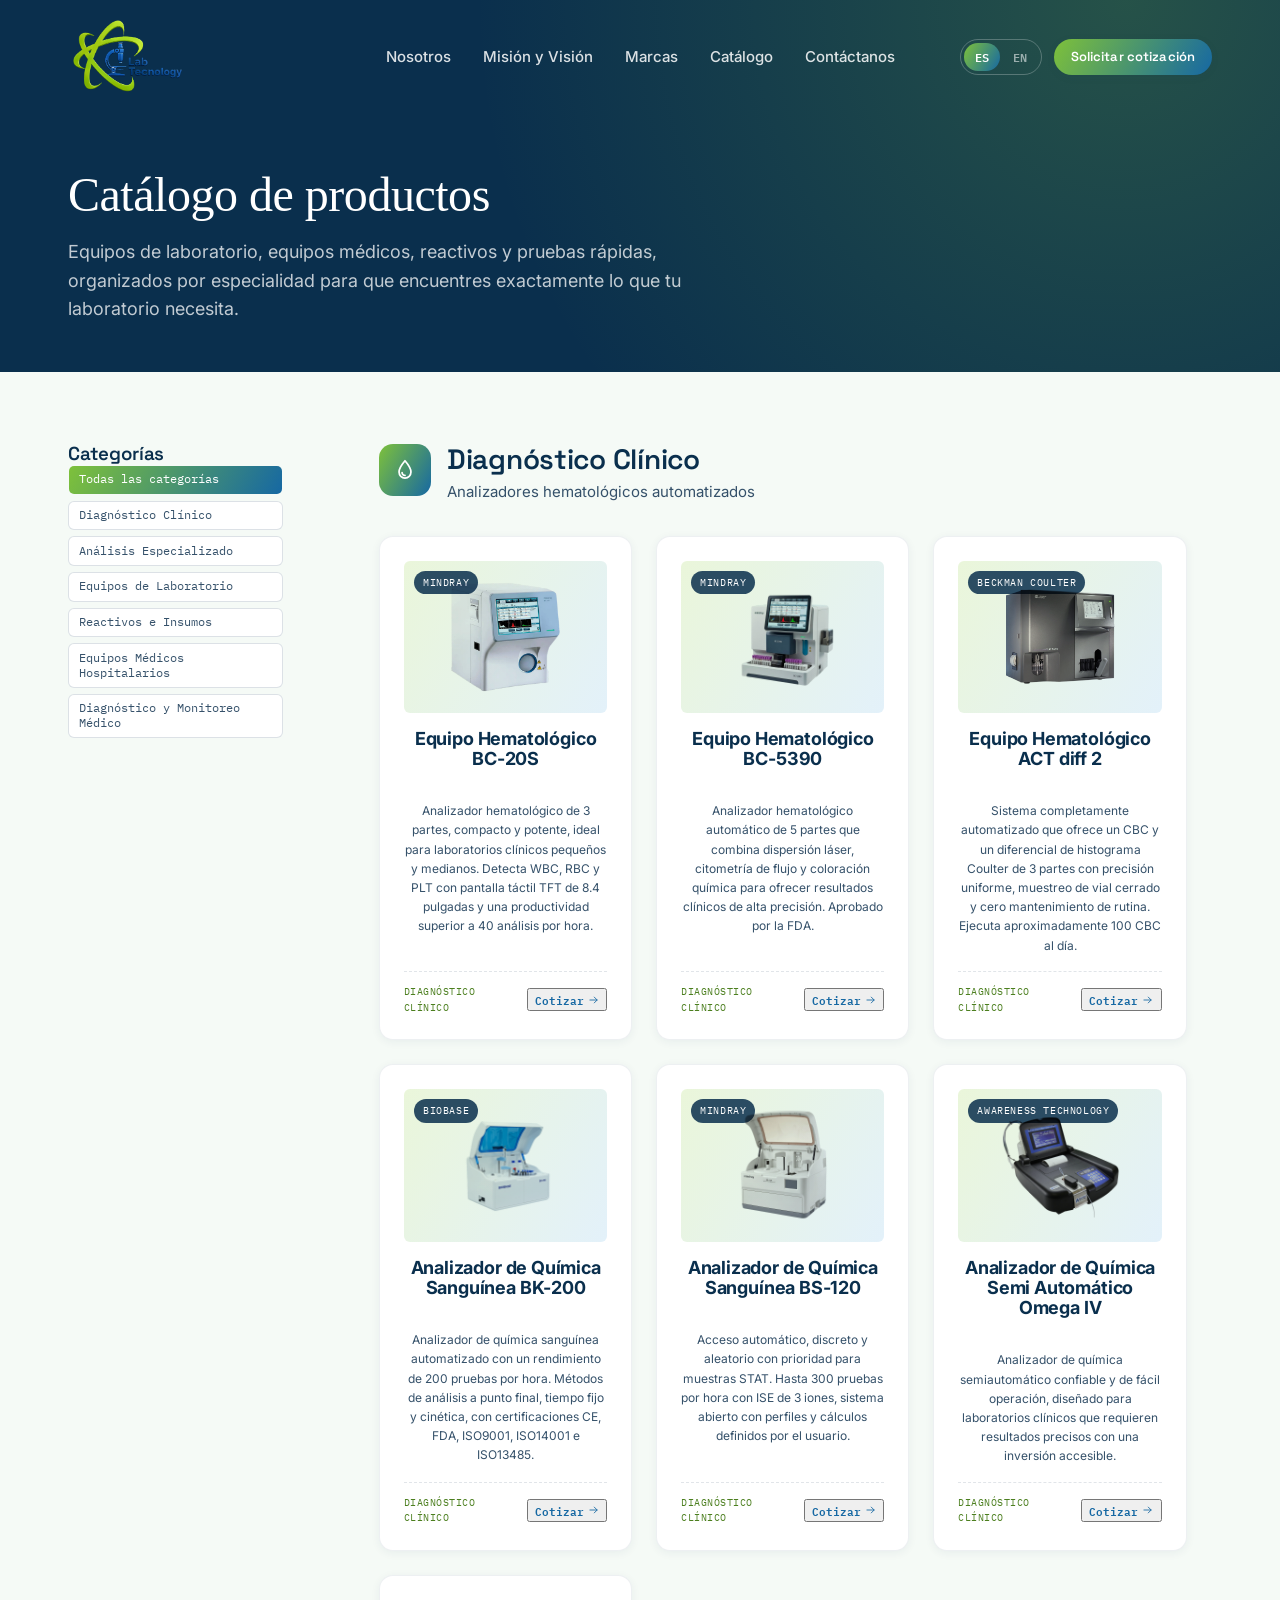
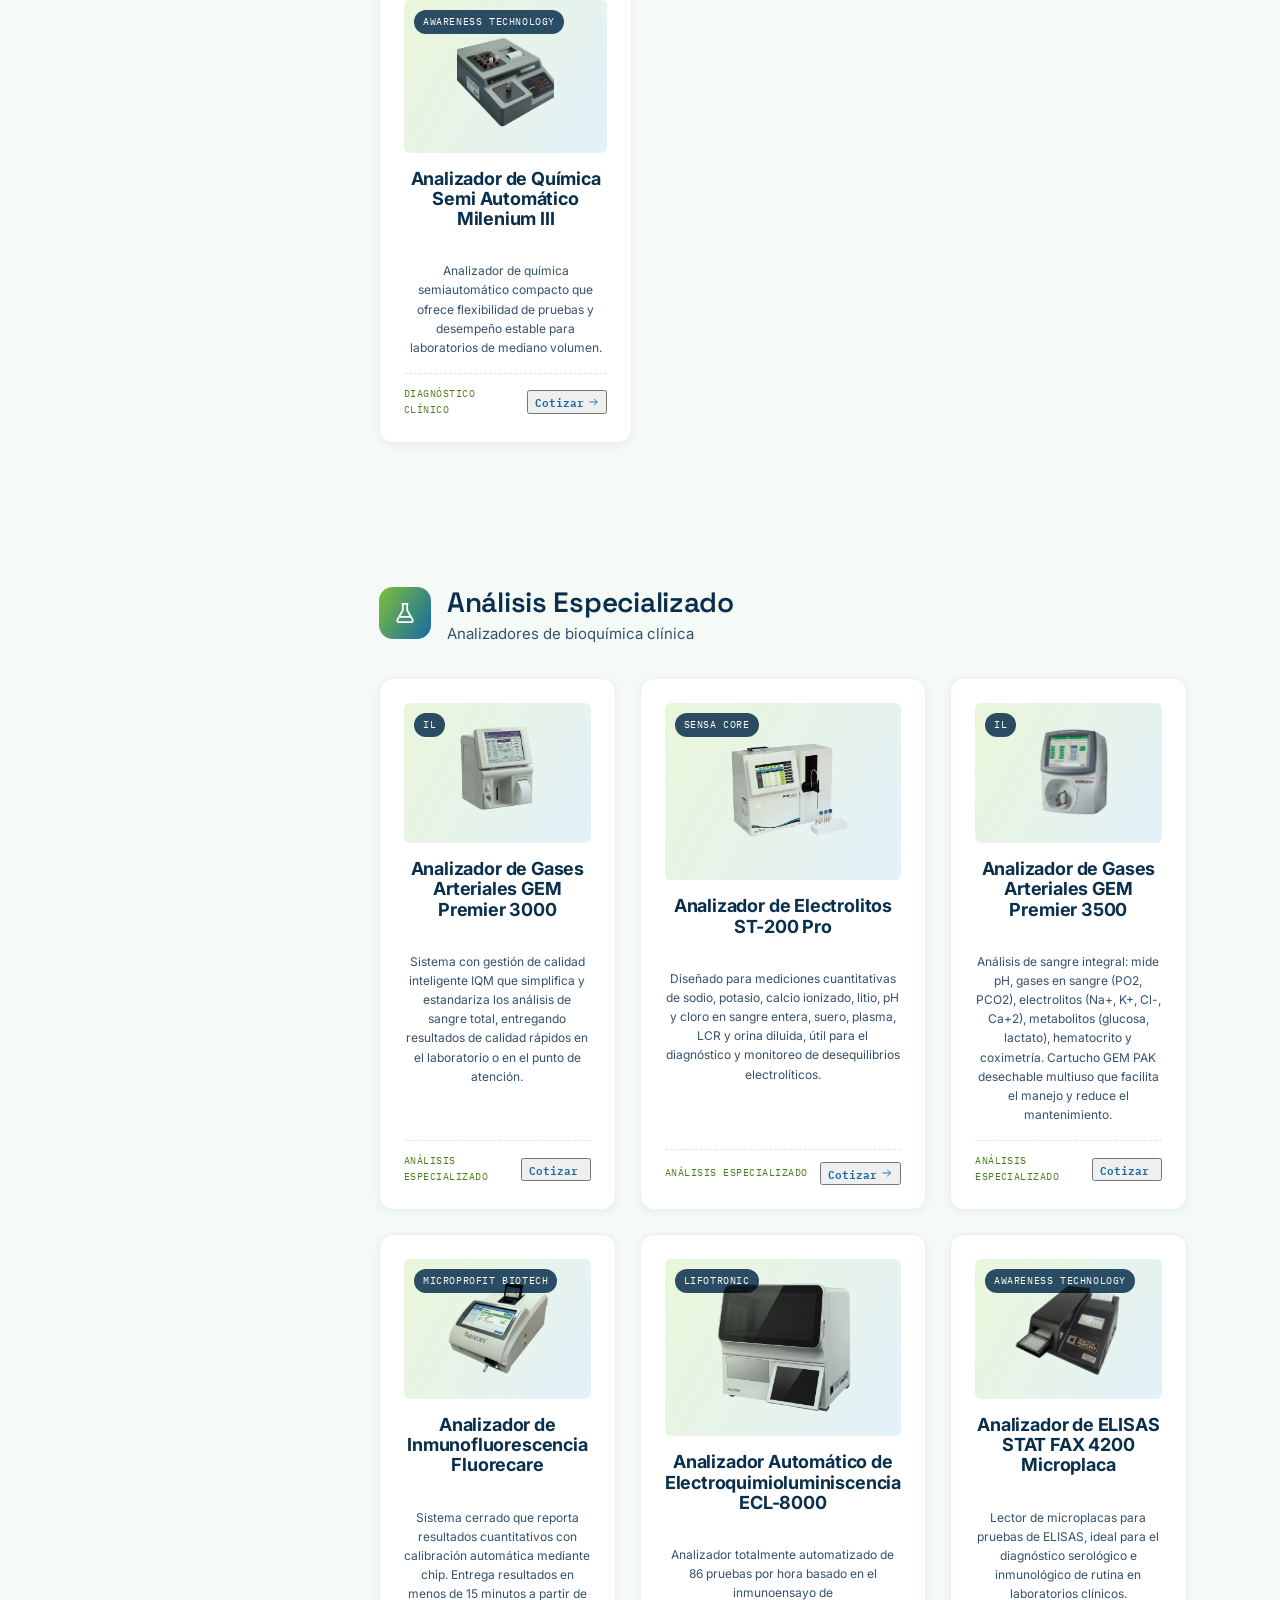
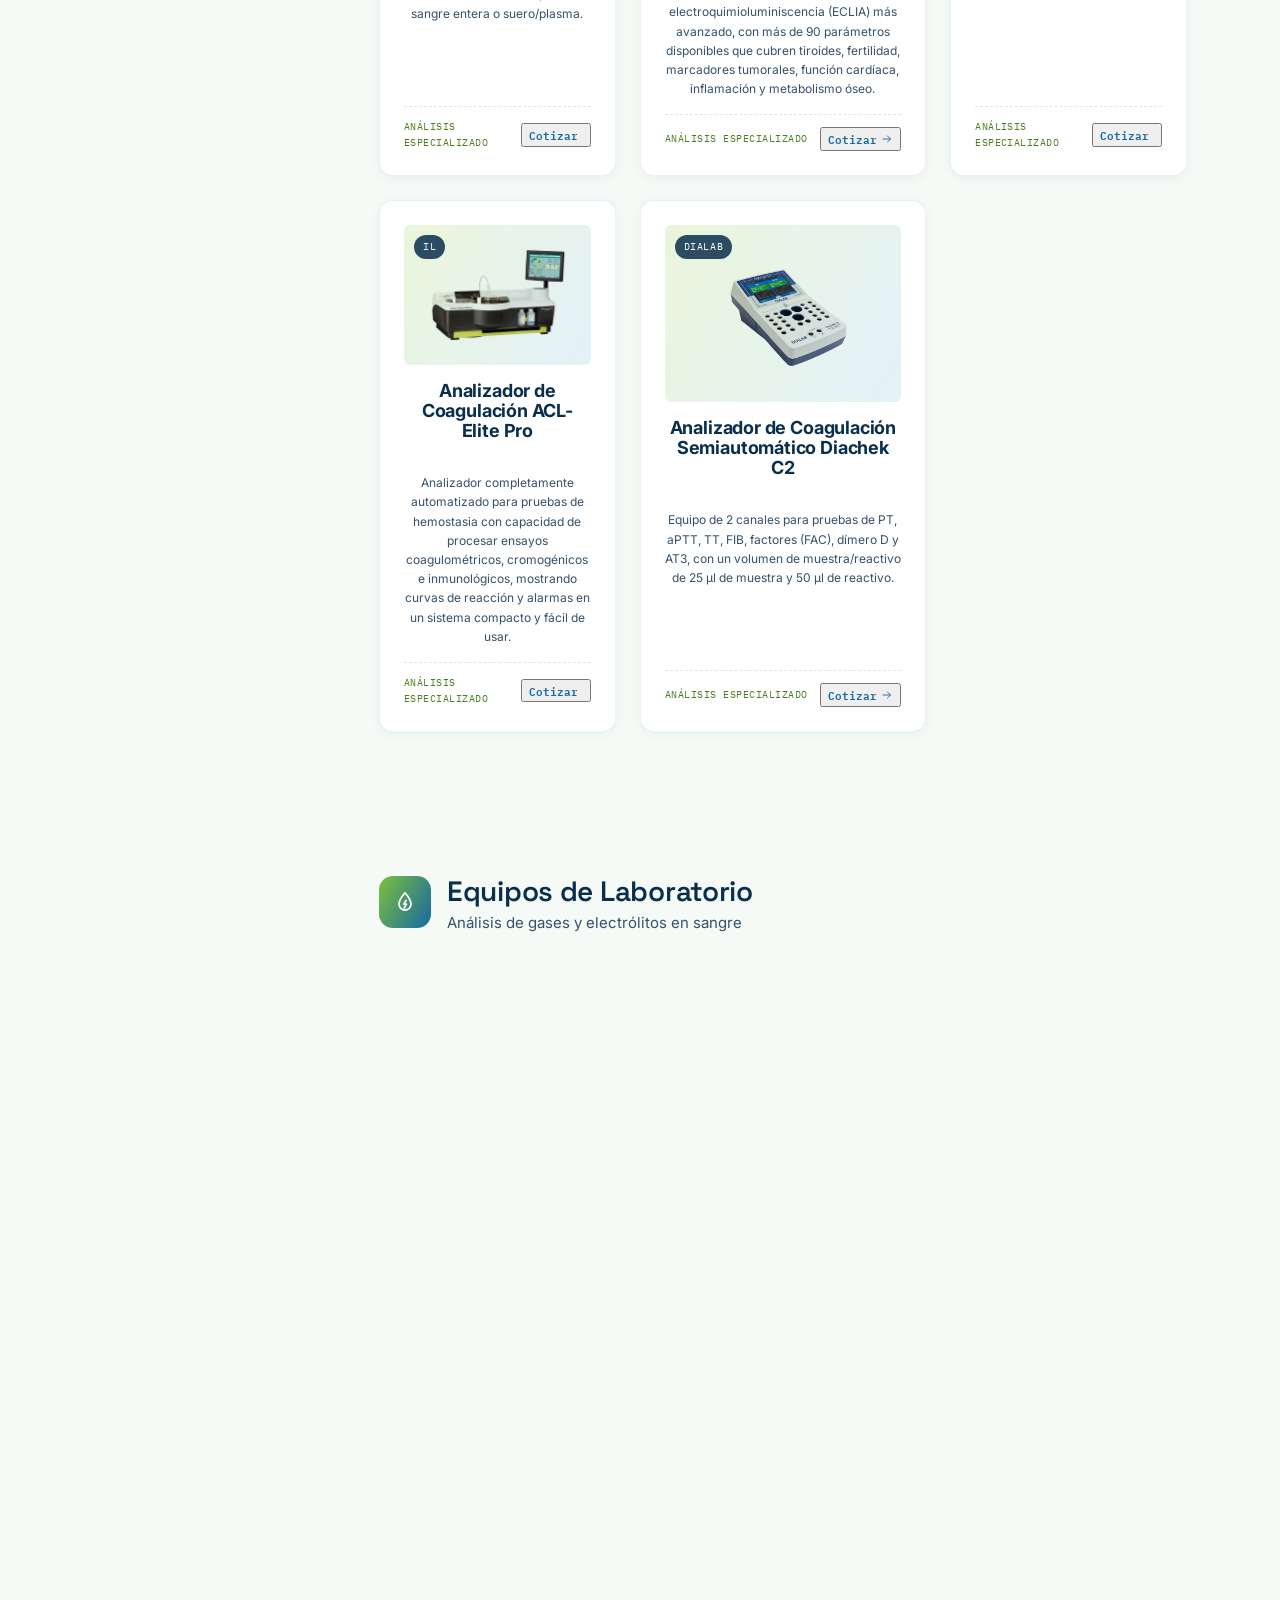
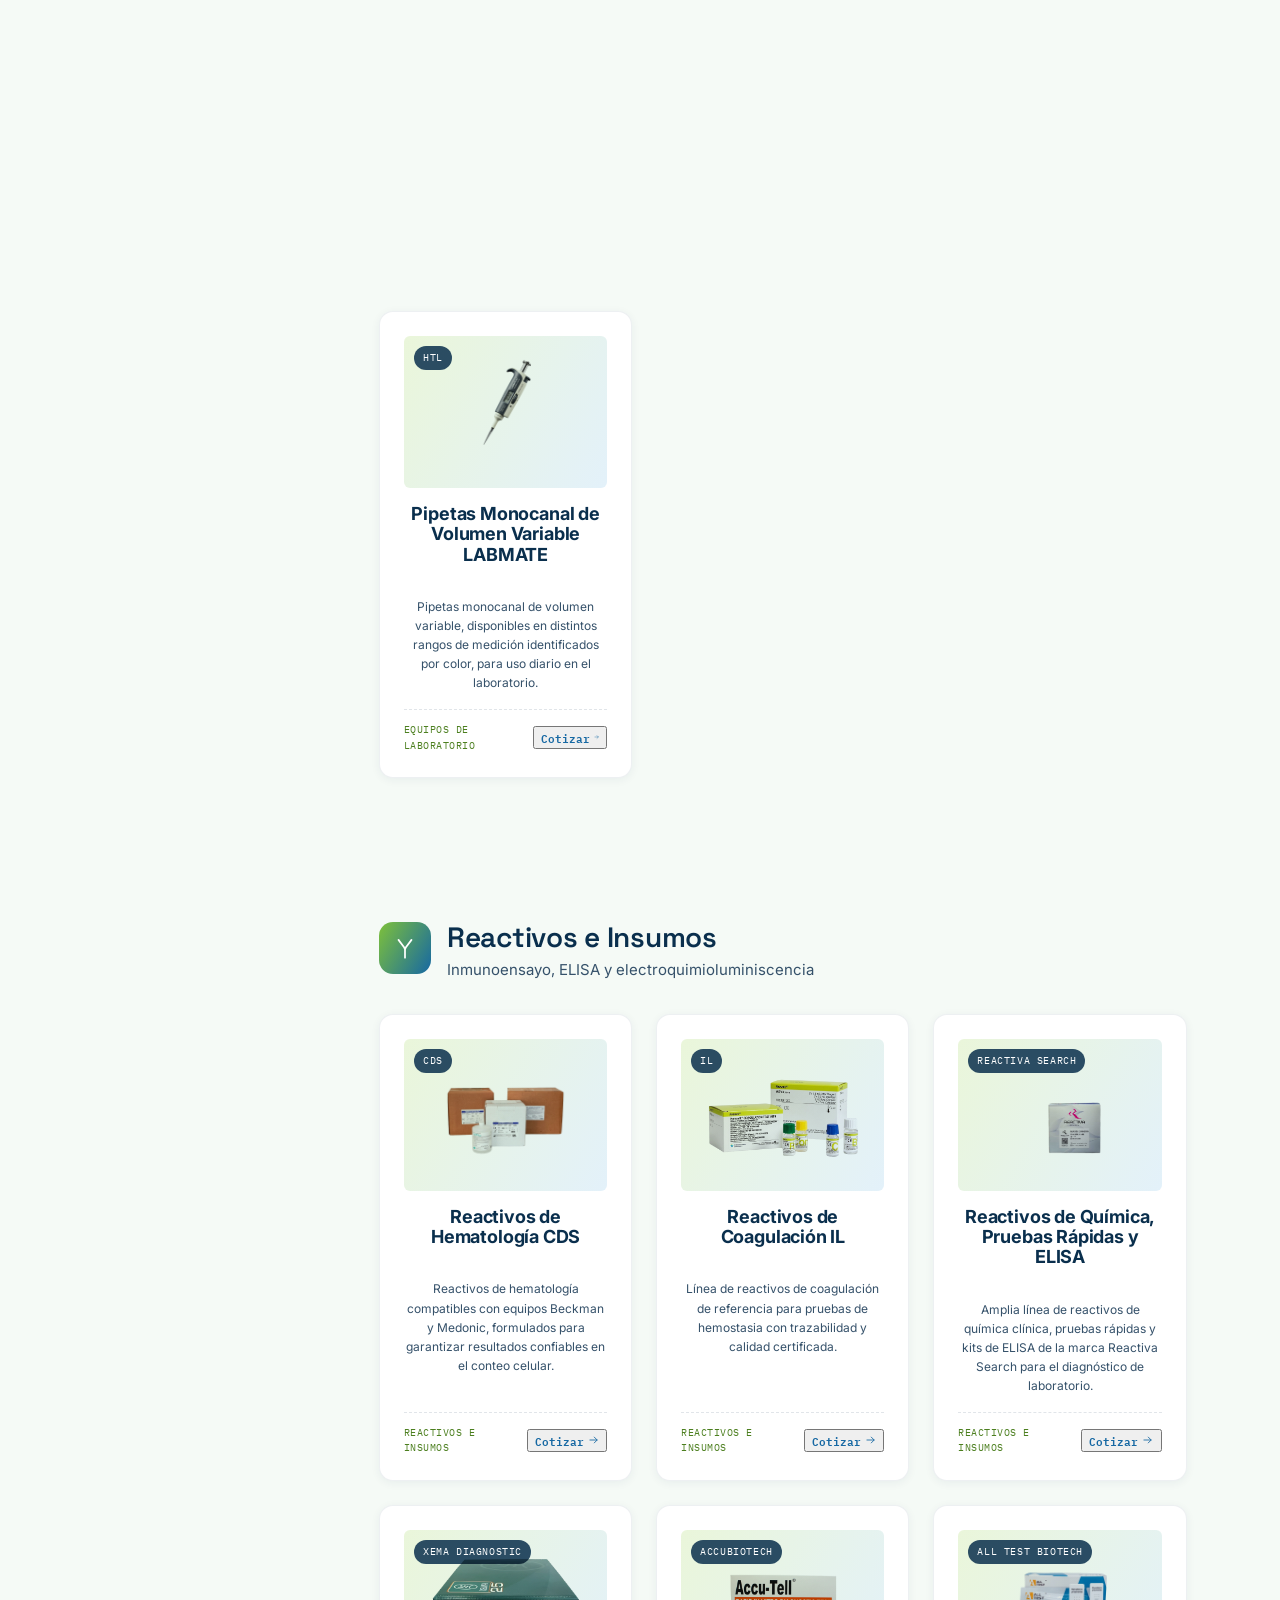
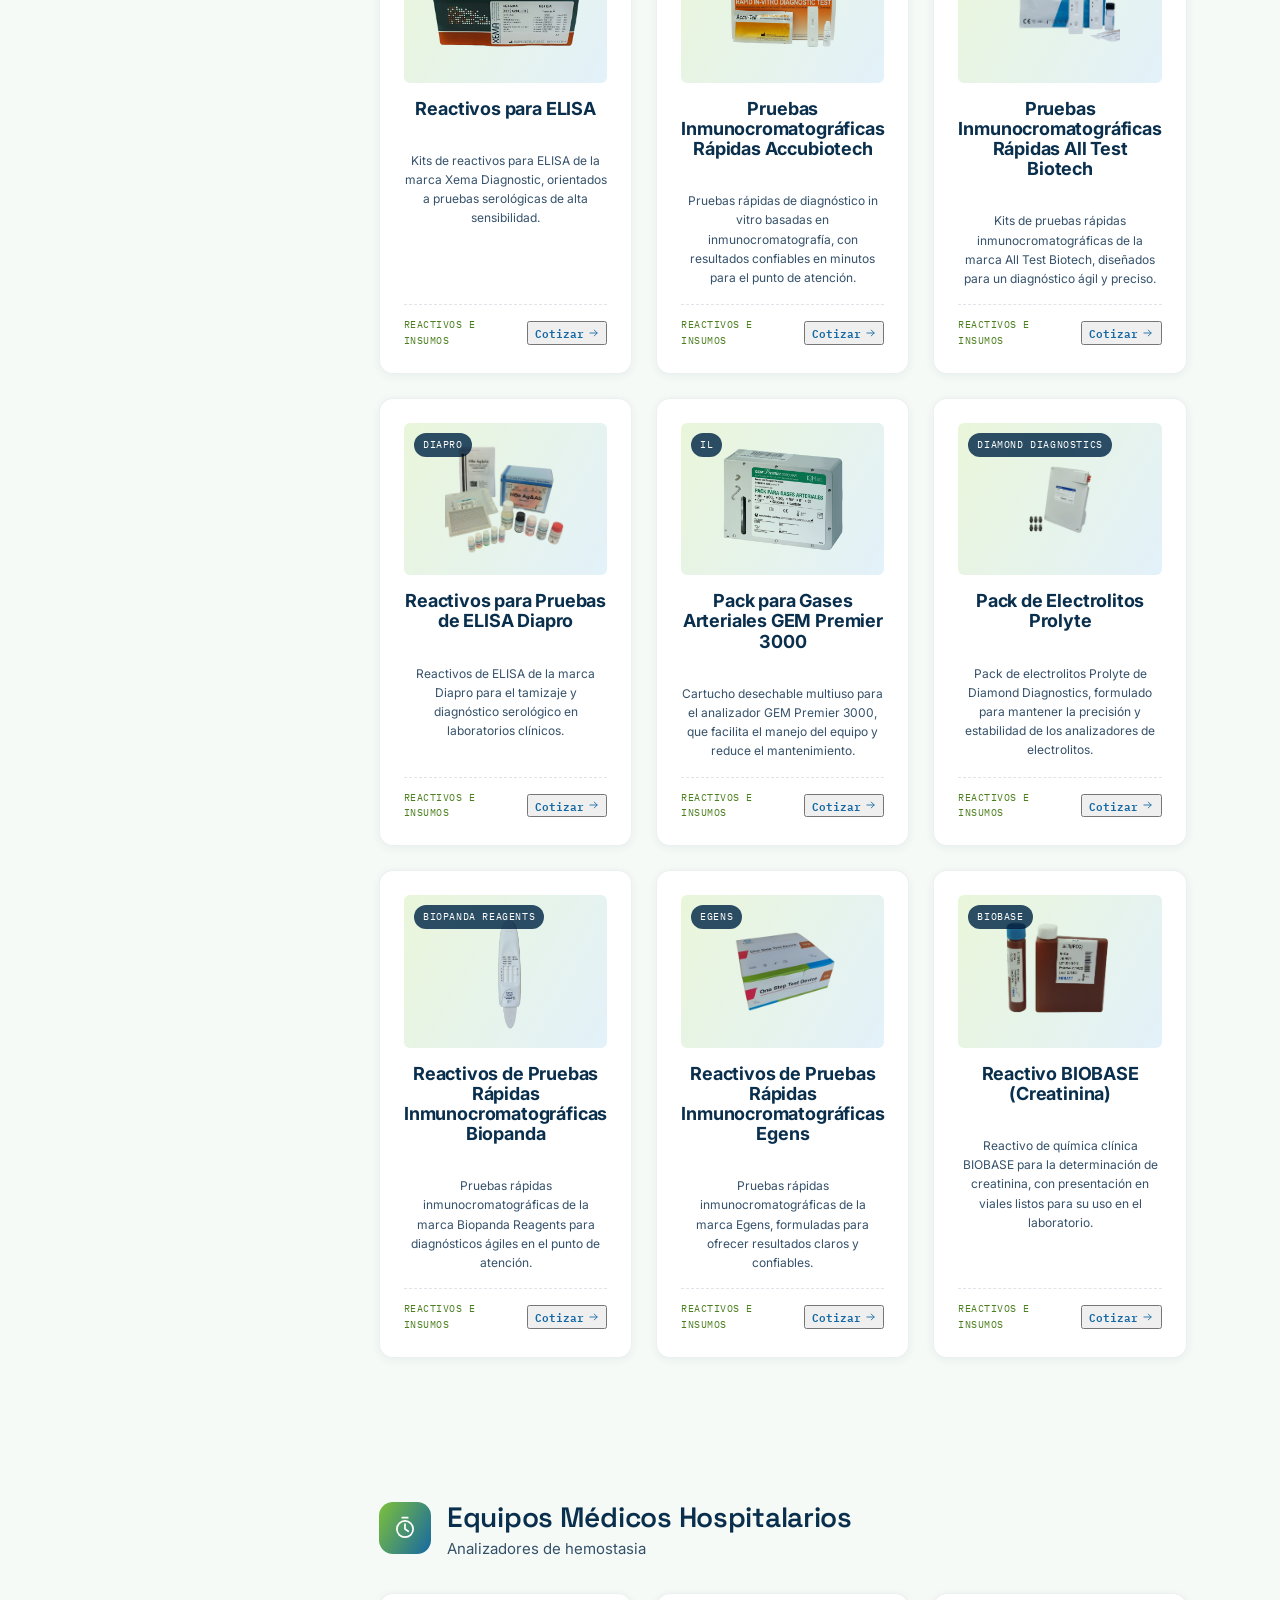
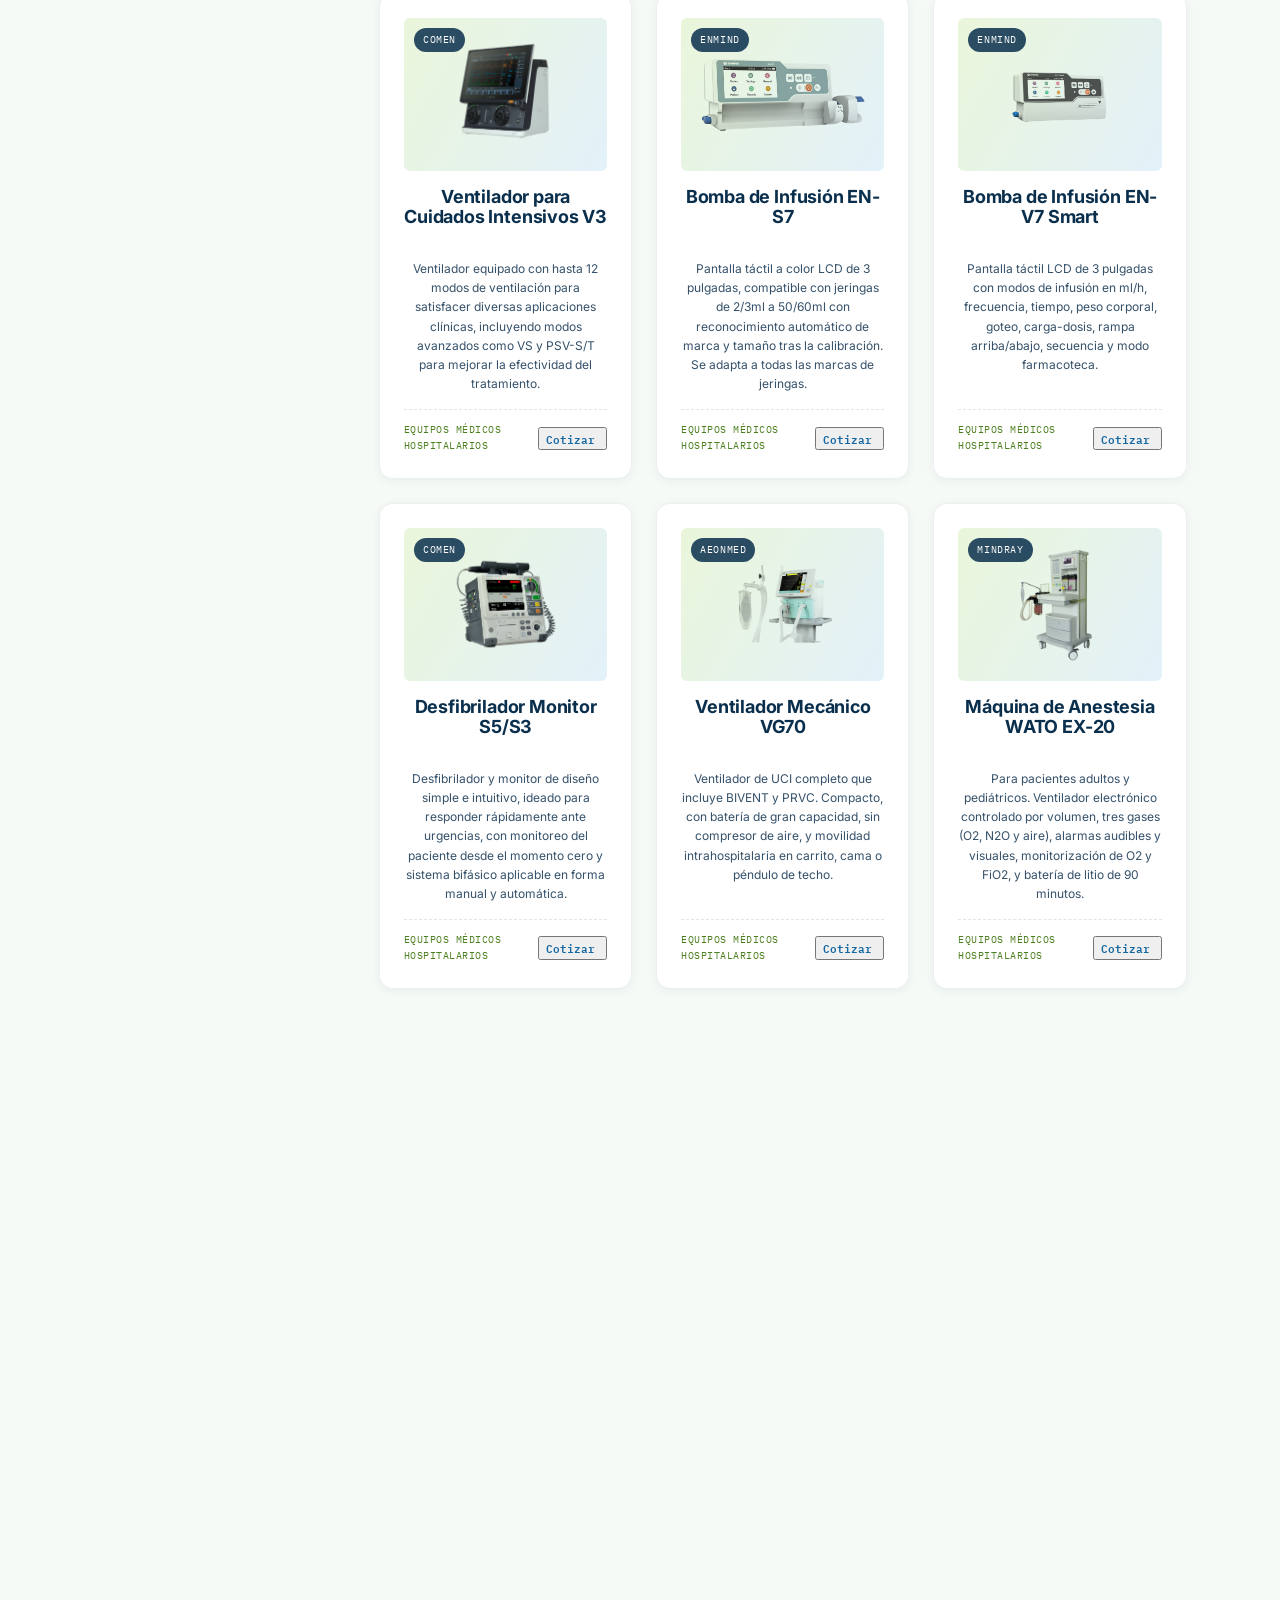
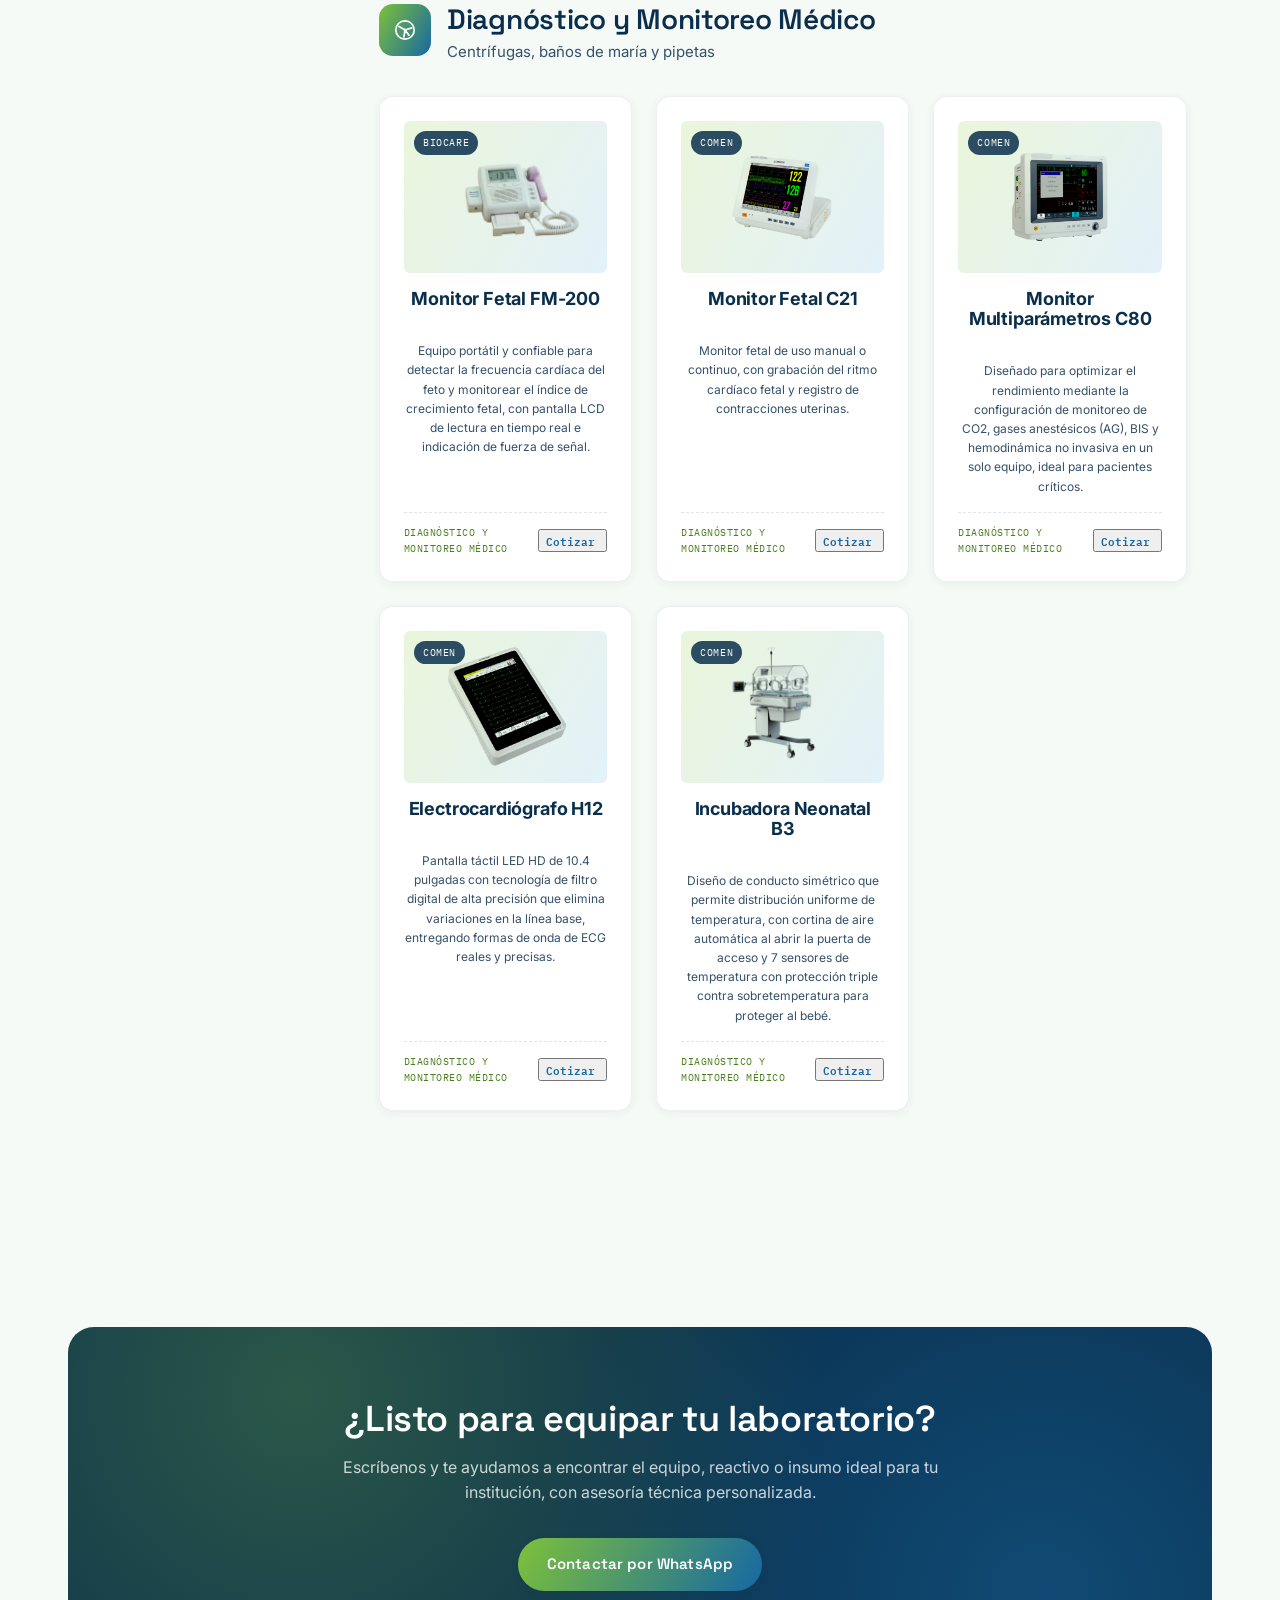
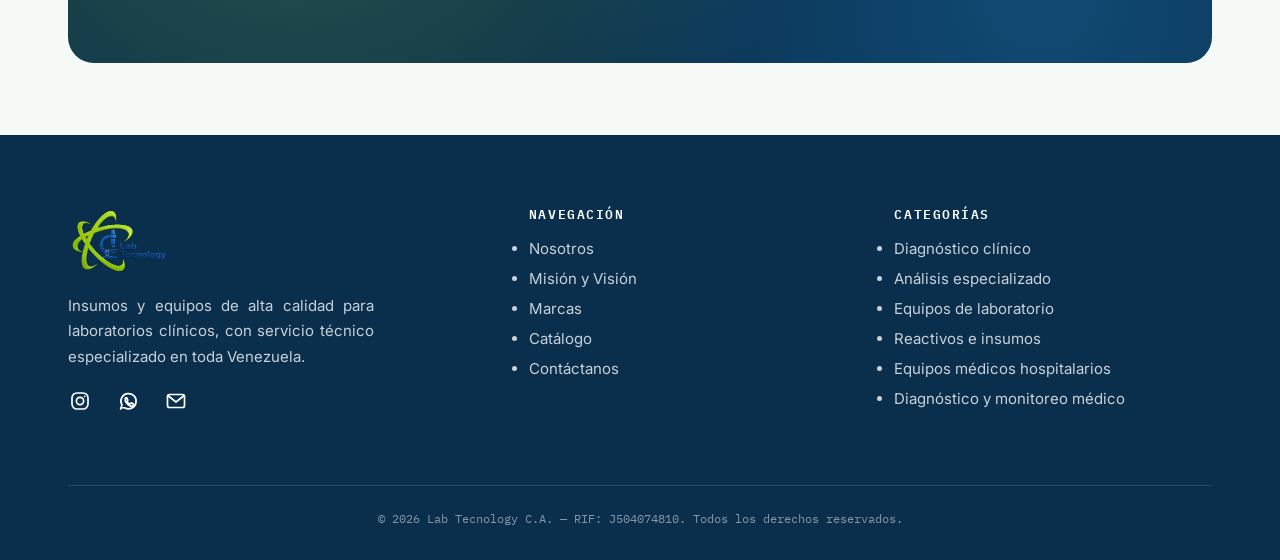
==== catalogo.html @ d5a97f77 "Mover archivos de /site a la raiz del repositorio" ====
<!DOCTYPE html>
<html lang="es">
<head>
<meta charset="UTF-8">
<meta name="viewport" content="width=device-width, initial-scale=1.0">
<title>Catálogo de Productos | Lab Technology C.A.</title>
<meta name="description" content="Explora el catálogo completo de equipos de laboratorio, reactivos y equipos médicos de Lab Technology C.A.: hematología, química sanguínea, gases arteriales, inmunoanálisis, coagulación y más.">
<meta name="keywords" content="catálogo equipos de laboratorio, analizador hematológico, analizador de química sanguínea, gases arteriales, reactivos ELISA, equipos médicos Venezuela">
<meta name="robots" content="index, follow">
<meta name="author" content="Lab Technology C.A.">
<link rel="canonical" href="https://www.labtechnology.com.ve/catalogo.html">

<meta property="og:type" content="website">
<meta property="og:site_name" content="Lab Technology C.A.">
<meta property="og:title" content="Catálogo de Productos | Lab Technology C.A.">
<meta property="og:description" content="Equipos de laboratorio, equipos médicos, reactivos y pruebas rápidas organizados por especialidad.">
<meta property="og:image" content="/assets/img/brand/marcas.png">
<meta property="og:locale" content="es_VE">
<meta name="twitter:card" content="summary_large_image">

<link rel="icon" href="assets/img/brand/favicon-32.png" sizes="32x32">
<link rel="icon" href="assets/img/brand/favicon-192.png" sizes="192x192">
<link rel="apple-touch-icon" href="assets/img/brand/favicon-180.png">

<link rel="preconnect" href="https://fonts.googleapis.com">
<link rel="preconnect" href="https://fonts.gstatic.com" crossorigin>
<link href="https://fonts.googleapis.com/css2?family=Space+Grotesk:wght@500;600;700&family=Inter:wght@400;500;600;700&family=IBM+Plex+Mono:wght@500;600&display=swap" rel="stylesheet">

<link rel="stylesheet" href="css/base.css">
<link rel="stylesheet" href="css/components.css">
<link rel="stylesheet" href="css/home.css">
<link rel="stylesheet" href="css/catalog.css">

<script type="application/ld+json">
{
  "@context": "https://schema.org",
  "@type": "BreadcrumbList",
  "itemListElement": [
    { "@type": "ListItem", "position": 1, "name": "Inicio", "item": "https://www.labtechnology.com.ve/" },
    { "@type": "ListItem", "position": 2, "name": "Catálogo", "item": "https://www.labtechnology.com.ve/catalogo.html" }
  ]
}
</script>
</head>
<body data-title-key="meta.title.catalog" data-desc-key="meta.desc.catalog">
<a class="skip-link" href="#main">Saltar al contenido</a>

<!-- Icon sprite -->
<svg xmlns="http://www.w3.org/2000/svg" style="display:none" aria-hidden="true">
  <defs>
    <symbol id="icon-menu" viewBox="0 0 24 24" fill="none" stroke="currentColor" stroke-width="1.8" stroke-linecap="round">
      <line x1="3" y1="6" x2="21" y2="6"/><line x1="3" y1="12" x2="21" y2="12"/><line x1="3" y1="18" x2="21" y2="18"/>
    </symbol>
    <symbol id="icon-close" viewBox="0 0 24 24" fill="none" stroke="currentColor" stroke-width="1.8" stroke-linecap="round">
      <line x1="5" y1="5" x2="19" y2="19"/><line x1="19" y1="5" x2="5" y2="19"/>
    </symbol>
    <symbol id="icon-arrow-right" viewBox="0 0 24 24" fill="none" stroke="currentColor" stroke-width="1.8" stroke-linecap="round" stroke-linejoin="round">
      <line x1="4" y1="12" x2="19" y2="12"/><polyline points="13 6 19 12 13 18"/>
    </symbol>
    <symbol id="icon-arrow-up" viewBox="0 0 24 24" fill="none" stroke="currentColor" stroke-width="1.8" stroke-linecap="round" stroke-linejoin="round">
      <line x1="12" y1="19" x2="12" y2="5"/><polyline points="6 11 12 5 18 11"/>
    </symbol>
    <symbol id="icon-phone" viewBox="0 0 24 24" fill="none" stroke="currentColor" stroke-width="1.7" stroke-linecap="round" stroke-linejoin="round">
      <path d="M6.5 3.5h3L11 8l-2 1.4a12 12 0 0 0 5.6 5.6L16 13l4.5 1.5v3a2 2 0 0 1-2.2 2A17 17 0 0 1 4.5 5.7a2 2 0 0 1 2-2.2Z"/>
    </symbol>
    <symbol id="icon-mail" viewBox="0 0 24 24" fill="none" stroke="currentColor" stroke-width="1.7" stroke-linecap="round" stroke-linejoin="round">
      <rect x="3.5" y="5.5" width="17" height="13" rx="2"/><path d="m4.5 7 7.5 6 7.5-6"/>
    </symbol>
    <symbol id="icon-instagram" viewBox="0 0 24 24" fill="none" stroke="currentColor" stroke-width="1.7">
      <rect x="4" y="4" width="16" height="16" rx="5"/><circle cx="12" cy="12" r="3.6"/><circle cx="16.6" cy="7.4" r="0.9" fill="currentColor" stroke="none"/>
    </symbol>
    <symbol id="icon-whatsapp" viewBox="0 0 24 24" fill="none" stroke="currentColor" stroke-width="1.7" stroke-linecap="round" stroke-linejoin="round">
      <path d="M6 18.5 4.6 20 5.9 15.9A7.6 7.6 0 1 1 9 18.9Z"/><path d="M9.2 9.3c.2-.5.5-.5.8-.5h.5c.2 0 .4 0 .6.5s.7 1.7.7 1.8 0 .3-.1.5c-.2.2-.3.3-.5.5s-.3.3-.1.6a6 6 0 0 0 2.6 2.3c.3.1.5.1.6-.1l.6-.8c.2-.2.4-.2.6-.1l1.6.8c.2.1.4.2.4.4s-.1 1-.5 1.4-1.4.9-2.5.5a8 8 0 0 1-4.5-3.9c-.5-.7-.9-1.6-.8-2.3.1-.7.5-1.1.7-1.3Z"/>
    </symbol>
    <symbol id="icon-hematologia" viewBox="0 0 24 24" fill="none" stroke="currentColor" stroke-width="1.6" stroke-linejoin="round" stroke-linecap="round">
      <path d="M12 3.5s5.5 6.4 5.5 10.4a5.5 5.5 0 0 1-11 0C6.5 9.9 12 3.5 12 3.5Z"/><path d="M9.3 14.3a2.7 2.7 0 0 0 2.7 2.7"/>
    </symbol>
    <symbol id="icon-quimica" viewBox="0 0 24 24" fill="none" stroke="currentColor" stroke-width="1.6" stroke-linejoin="round" stroke-linecap="round">
      <path d="M9.5 3.5h5M10 3.5v6l-4.8 8.3A1.6 1.6 0 0 0 6.6 20.5h10.8a1.6 1.6 0 0 0 1.4-2.7L14 9.5v-6"/><path d="M7.6 15.5h8.8"/>
    </symbol>
    <symbol id="icon-electrolitos" viewBox="0 0 24 24" fill="none" stroke="currentColor" stroke-width="1.6" stroke-linejoin="round" stroke-linecap="round">
      <path d="M12 3.5s5.5 6.4 5.5 10.4a5.5 5.5 0 0 1-11 0C6.5 9.9 12 3.5 12 3.5Z"/><polyline points="13 10.5 10.8 14 13.3 14 11.2 17.6"/>
    </symbol>
    <symbol id="icon-inmunoanalisis" viewBox="0 0 24 24" fill="none" stroke="currentColor" stroke-width="1.6" stroke-linejoin="round" stroke-linecap="round">
      <path d="M12 12.5V21M6 4.5l6 8 6-8"/><circle cx="12" cy="12.5" r="1.1" fill="currentColor" stroke="none"/>
    </symbol>
    <symbol id="icon-coagulacion" viewBox="0 0 24 24" fill="none" stroke="currentColor" stroke-width="1.6" stroke-linejoin="round" stroke-linecap="round">
      <circle cx="12" cy="13" r="7.5"/><path d="M12 8.5V13l3 2"/><path d="M9.5 2.5h5"/>
    </symbol>
    <symbol id="icon-auxiliares" viewBox="0 0 24 24" fill="none" stroke="currentColor" stroke-width="1.6" stroke-linejoin="round" stroke-linecap="round">
      <circle cx="12" cy="12" r="8.5"/><path d="M12 12 6.5 8.7M12 12l6.3-2M12 12l-1 6.4M12 12l3.7 4.8"/><circle cx="12" cy="12" r="1.4" fill="currentColor" stroke="none"/>
    </symbol>
    <symbol id="icon-reactivos" viewBox="0 0 24 24" fill="none" stroke="currentColor" stroke-width="1.6" stroke-linejoin="round" stroke-linecap="round">
      <rect x="4" y="4" width="6" height="16" rx="1.4"/><rect x="14" y="8" width="6" height="12" rx="1.4"/><line x1="4" y1="9.5" x2="10" y2="9.5"/><line x1="14" y1="12.5" x2="20" y2="12.5"/>
    </symbol>
    <symbol id="icon-quirofano" viewBox="0 0 24 24" fill="none" stroke="currentColor" stroke-width="1.6" stroke-linejoin="round" stroke-linecap="round">
      <path d="M3 12.5h4l2-4 3 8 2-6 1.5 2.5H21"/>
    </symbol>
    <symbol id="icon-obstetricia" viewBox="0 0 24 24" fill="none" stroke="currentColor" stroke-width="1.6" stroke-linejoin="round" stroke-linecap="round">
      <circle cx="12" cy="7" r="3.4"/><path d="M7 20.5c0-3.9 2.2-6.3 5-6.3s5 2.4 5 6.3"/>
    </symbol>
    <symbol id="icon-flask-plus" viewBox="0 0 24 24" fill="none" stroke="currentColor" stroke-width="1.6" stroke-linejoin="round" stroke-linecap="round">
      <path d="M9.5 3.5h5M10 3.5v6l-4.8 8.3A1.6 1.6 0 0 0 6.6 20.5h10.8a1.6 1.6 0 0 0 1.4-2.7L14 9.5v-6"/>
    </symbol>
  </defs>
</svg>

<!-- Header -->
<header class="site-header site-header--on-dark">
  <div class="container">
    <a class="brand" href="index.html">
      <img src="assets/img/brand/logo1.png" alt="Lab Technology C.A." width="72" height="53">
    </a>
    <button class="nav-toggle" aria-expanded="false" aria-controls="site-nav" data-i18n-attr="aria-label:nav.toggle">
      <svg><use href="#icon-menu"></use></svg>
    </button>

    <nav class="nav" id="site-nav">
      <ul class="nav__list">
        <li><a href="index.html#nosotros" data-i18n="nav.about">Nosotros</a></li>
        <li><a href="index.html#mision" data-i18n="nav.mission">Misión y Visión</a></li>
        <li><a href="index.html#marcas" data-i18n="nav.brands">Marcas</a></li>
        <li><a href="catalogo.html" data-i18n="nav.catalog">Catálogo</a></li>
        <li><a href="index.html#contacto" data-i18n="nav.contact">Contáctanos</a></li>
      </ul>
      <div class="nav__actions">
        <div class="lang-switch" role="group" aria-label="Language switch">
          <button type="button" data-lang="es" aria-pressed="true">ES</button>
          <button type="button" data-lang="en" aria-pressed="false">EN</button>
        </div>
        
        <a class="btn btn--primary btn--sm" href="index.html#contacto" data-i18n="nav.cta">Solicitar cotización</a>
      </div>
    </nav>
  </div>
</header>

<main id="main">
  <section class="cat-hero">
    <div class="container">
      <h1 data-i18n="catalog.title">Catálogo de productos</h1>
      <p data-i18n="catalog.subtitle">Equipos de laboratorio, equipos médicos, reactivos y pruebas rápidas, organizados por especialidad para que encuentres exactamente lo que tu laboratorio necesita.</p>
    </div>
  </section>

  <div class="cat-layout container">
    <aside class="cat-sidebar">
      <h3 class="cat-sidebar__title">Categorías</h3>
      <div class="filter-bar">
        <div class="filter-bar__inner" id="filter-bar" role="group" aria-label="Filtrar por categoría"></div>
      </div>
    </aside>

    <div class="cat-content">
      <div id="catalog-sections"></div>
      
      <p class="no-results" id="no-results" data-i18n="catalog.noresults">No se encontraron productos en esta categoría.</p>
    </div>
  </div>

  <section class="section section--tight">
    <div class="container">
      <div class="cta-banner" data-reveal>
        <div class="cta-banner__inner">
          <h2 data-i18n="cta.title">¿Listo para equipar tu laboratorio?</h2>
          <p data-i18n="cta.text">Escríbenos y te ayudamos a encontrar el equipo, reactivo o insumo ideal para tu institución, con asesoría técnica personalizada.</p>
          <div class="cta-banner__actions">
            <a class="btn btn--primary" href="https://wa.me/584122542185?text=Hola,%20quisiera%20mas%20informaci%C3%B3n%20sobre%20los%20equipos%20medicos" target="_blank" rel="noopener" data-i18n="cta.action2">Contactar por WhatsApp</a>
          </div>
        </div>
      </div>
    </div>
  </section>
</main>

<!-- Footer -->
<footer class="site-footer">
  <div class="container">
    <div class="footer-grid">
      <div class="footer-brand">
        <img src="assets/img/brand/logo1.png" alt="Lab Technology C.A." width="72" height="53">
        <p data-i18n="footer.tagline">Insumos y equipos de alta calidad para laboratorios clínicos, con servicio técnico especializado en toda Venezuela.</p>
        <div class="social-row" style="margin-top:1.25rem">
          <a href="https://instagram.com/labtechnologyca" target="_blank" rel="noopener" aria-label="Instagram"><svg><use href="#icon-instagram"></use></svg></a>
          <a href="https://wa.me/584122542185" target="_blank" rel="noopener" aria-label="WhatsApp"><svg><use href="#icon-whatsapp"></use></svg></a>
          <a href="mailto:labtecnology@gmail.com" aria-label="Email"><svg><use href="#icon-mail"></use></svg></a>
        </div>
      </div>
      <div class="footer-col">
        <h4 data-i18n="footer.nav.title">Navegación</h4>
        <ul>
          <li><a href="index.html#nosotros" data-i18n="nav.about">Nosotros</a></li>
          <li><a href="index.html#mision" data-i18n="nav.mission">Misión y Visión</a></li>
          <li><a href="index.html#marcas" data-i18n="nav.brands">Marcas</a></li>
          <li><a href="catalogo.html" data-i18n="nav.catalog">Catálogo</a></li>
          <li><a href="index.html#contacto" data-i18n="nav.contact">Contáctanos</a></li>
        </ul>
      </div>
      <div class="footer-col">
        <h4 data-i18n="footer.cat.title">Categorías</h4>
        <ul>
        <li><a href="catalogo.html#cat-diagnostico" data-i18n="cat.diagnostico.name">Diagnóstico Clínico</a></li>
          <li><a href="catalogo.html#cat-especializado" data-i18n="cat.especializado.name">Análisis Especializado</a></li>
          <li><a href="catalogo.html#cat-laboratorio" data-i18n="cat.laboratorio.name">Equipos de Laboratorio</a></li>
          <li><a href="catalogo.html#cat-reactivos-insumos" data-i18n="cat.reactivosinsumos.name">Reactivos e Insumos</a></li>
          <li><a href="catalogo.html#cat-hospitalarios" data-i18n="cat.hospitalarios.name">Equipos Médicos Hospitalarios</a></li>
          <li><a href="catalogo.html#cat-monitoreo" data-i18n="cat.monitoreo.name">Diagnóstico y Monitoreo Médico</a></li>
        </ul>
      </div>
    </div>
    <div class="footer-bottom">
      <span data-i18n="footer.rights">© 2026 Lab Tecnology C.A. — RIF: J504074810. Todos los derechos reservados.</span>
    </div>
  </div>
</footer>

<!-- Quote modal -->
<div class="modal" id="quote-modal" role="dialog" aria-modal="true" aria-labelledby="modal-title-el" data-modal-dismiss>
  <div class="modal__panel">
    <button class="modal__close" data-modal-dismiss data-i18n-attr="aria-label:modal.close">
      <svg data-modal-dismiss><use href="#icon-close"></use></svg>
    </button>

    <span class="modal__brand" data-modal-brand>Marca</span>
    <h3 id="modal-title-el" data-modal-title>Producto</h3>
    <p data-modal-desc>Descripción</p>
    <ul class="modal__features" data-modal-features></ul>
    <a class="btn btn--primary" id="modal-whatsapp-btn" href="https://wa.me/584122542185" target="_blank" rel="noopener" data-i18n="modal.quote.cta">Solicitar cotización</a>
  </div>
</div>

<button class="back-to-top" data-i18n-attr="aria-label:backtotop.label">
  <svg><use href="#icon-arrow-up"></use></svg>
</button>

<script src="js/i18n.js"></script>
<script src="js/main.js"></script>
<script src="js/catalog.js"></script>
</body>
</html>
---- css/base.css ----
/* ==========================================================================
   Lab Technology C.A. — Design Tokens & Base
   ========================================================================== */

:root {
  /* Color palette — derived from the Lab Technology mark (white / green / blue) */
  --c-white: #ffffff;
  --c-paper: #f5faf6;
  --c-paper-deep: #eaf3ea;
  --c-ink: #0a2338;
  --c-ink-soft: #35516a;

  --c-blue-900: #0a2f4d;
  --c-blue-800: #0d3a5f;
  --c-blue-700: #114f7f;
  --c-blue-600: #1668a3;
  --c-blue-500: #1c84c6;
  --c-blue-100: #e3f1fa;

  --c-green-700: #4c7f1f;
  --c-green-600: #62a12a;
  --c-green-500: #7ec13a;
  --c-green-400: #9ad35c;
  --c-green-100: #eaf6da;

  --grad-atom: linear-gradient(120deg, var(--c-green-500) 0%, var(--c-blue-600) 100%);
  --grad-atom-soft: linear-gradient(120deg, var(--c-green-100) 0%, var(--c-blue-100) 100%);

  

  /* Typography */
  --font-display: "Space Grotesk", "Inter", sans-serif;
  --font-body: "Inter", "Helvetica Neue", Arial, sans-serif;
  --font-mono: "IBM Plex Mono", "SFMono-Regular", Menlo, monospace;

  /* Scale */
  --fs-2xs: 0.72rem;
  --fs-xs: 0.8125rem;
  --fs-sm: 0.9375rem;
  --fs-base: 1rem;
  --fs-md: 1.125rem;
  --fs-lg: 1.375rem;
  --fs-xl: 1.75rem;
  --fs-2xl: 2.25rem;
  --fs-3xl: 3rem;
  --fs-4xl: 3.9rem;

  /* Spacing */
  --sp-1: 0.25rem;
  --sp-2: 0.5rem;
  --sp-3: 0.75rem;
  --sp-4: 1rem;
  --sp-5: 1.5rem;
  --sp-6: 2rem;
  --sp-7: 3rem;
  --sp-8: 4.5rem;
  --sp-9: 6.5rem;

  /* Layout */
  --max-w: 1240px;
  --radius-sm: 6px;
  --radius-md: 14px;
  --radius-lg: 26px;
  --radius-pill: 100px;

  --shadow-sm: 0 2px 10px rgba(10, 47, 77, 0.06);
  --shadow-md: 0 14px 34px rgba(10, 47, 77, 0.1);
  --shadow-lg: 0 26px 60px rgba(10, 47, 77, 0.16);

  --ease-out: cubic-bezier(0.16, 1, 0.3, 1);
  --dur-fast: 0.22s;
  --dur-med: 0.5s;
  --dur-slow: 0.9s;
}

/* Reset ------------------------------------------------------------------ */
*, *::before, *::after { box-sizing: border-box; }
html { scroll-behavior: smooth; }

@media (prefers-reduced-motion: reduce) {
  html { scroll-behavior: auto; }
  *, *::before, *::after {
    animation-duration: 0.01ms !important;
    animation-iteration-count: 1 !important;
    transition-duration: 0.01ms !important;
    scroll-behavior: auto !important;
  }
}

body, h1, h2, h3, h4, p, figure, blockquote, dl, dd { margin: 0; }
ul[class], ol[class] { list-style: none; margin: 0; padding: 0; }
img, picture, svg { display: block; max-width: 100%; }
input, button, textarea, select { font: inherit; color: inherit; }
button { cursor: pointer; }
a { color: inherit; text-decoration: none; }

body {
  font-family: var(--font-body);
  background: var(--c-paper);
  color: var(--c-ink);
  font-size: var(--fs-base);
  line-height: 1.6;
  -webkit-font-smoothing: antialiased;
  overflow-x: hidden;
}

h1, h2, h3, h4 {
  font-family: var(--font-display);
  color: var(--c-blue-900);
  line-height: 1.12;
  letter-spacing: -0.01em;
  font-weight: 600;
}

::selection { background: var(--c-green-400); color: var(--c-blue-900); }

:focus-visible {
  outline: 3px solid var(--c-blue-500);
  outline-offset: 3px;
  border-radius: 4px;
}

.container {
  width: 100%;
  max-width: var(--max-w);
  margin-inline: auto;
  padding-inline: var(--sp-5);
}

@media (min-width: 900px) {
  .container { padding-inline: var(--sp-7); }
}

.visually-hidden {
  position: absolute !important;
  width: 1px; height: 1px;
  padding: 0; margin: -1px;
  overflow: hidden;
  clip: rect(0,0,0,0);
  white-space: nowrap; border: 0;
}

.skip-link {
  position: absolute;
  top: -100px;
  left: var(--sp-4);
  background: var(--c-blue-900);
  color: var(--c-white);
  padding: var(--sp-3) var(--sp-5);
  border-radius: var(--radius-sm);
  z-index: 999;
  transition: top var(--dur-fast) var(--ease-out);
}
.skip-link:focus { top: var(--sp-4); }
---- css/components.css ----
/* ==========================================================================
   Components
   ========================================================================== */

/* Buttons ------------------------------------------------------------ */
.btn {
  display: inline-flex;
  align-items: center;
  gap: var(--sp-2);
  padding: 0.95em 1.9em;
  border-radius: var(--radius-pill);
  font-family: var(--font-display);
  font-weight: 600;
  font-size: var(--fs-sm);
  letter-spacing: 0.01em;
  border: 1.5px solid transparent;
  transition: transform var(--dur-fast) var(--ease-out),
              box-shadow var(--dur-fast) var(--ease-out),
              background var(--dur-fast) var(--ease-out),
              border-color var(--dur-fast) var(--ease-out),
              color var(--dur-fast) var(--ease-out);
  white-space: nowrap;
}
.btn:hover { transform: translateY(-2px); }
.btn:active { transform: translateY(0); }

.btn--primary {
  background: var(--grad-atom);
  color: var(--c-white);
  box-shadow: var(--shadow-sm);
  overflow: hidden !important; 
  border: none !important; 
  background-clip: padding-box !important;
}
.btn--primary:hover { box-shadow: var(--shadow-md); }

.btn--ghost {
  background: transparent;
  border-color: rgba(10, 47, 77, 0.18);
  color: var(--c-blue-900);
}
.btn--ghost:hover { border-color: var(--c-blue-600); background: var(--c-blue-100); }

.btn--ghost-invert {
  background: rgba(255,255,255,0.08);
  border-color: rgba(255,255,255,0.35);
  color: var(--c-white);
  backdrop-filter: blur(6px);
}
.btn--ghost-invert:hover { background: rgba(255,255,255,0.18); border-color: var(--c-white); }

.btn--sm { padding: 0.6em 1.3em; font-size: var(--fs-xs); }

/* Eyebrow / kicker --------------------------------------------------- */
.eyebrow {
  display: inline-flex;
  align-items: center;
  gap: 0.55em;
  font-family: var(--font-mono);
  font-size: var(--fs-2xs);
  letter-spacing: 0.16em;
  text-transform: uppercase;
  color: var(--c-green-700);
  font-weight: 600;
}
.eyebrow::before {
  content: "";
  width: 7px; height: 7px;
  border-radius: 50%;
  background: var(--c-green-500);
  box-shadow: 0 0 0 4px var(--c-green-100);
}

/* Section header ------------------------------------------------------ */
.section-head {
  max-width: 640px;
  margin-bottom: var(--sp-7);
}
.section-head h2 {
  font-size: clamp(1.7rem, 3.4vw, var(--fs-2xl));
  margin-top: var(--sp-3);
}
.section-head p {
  margin-top: var(--sp-4);
  color: var(--c-ink-soft);
  font-size: var(--fs-md);
}
.section-head.center { margin-inline: auto; text-align: center; }

.section {
  padding-block: var(--sp-9);
  position: relative;
}
.section--tight { padding-block: var(--sp-8); }
.section--paper { background: var(--c-paper); }
.section--deep {
  background: var(--c-blue-900);
  color: var(--c-white);
}
.section--deep h2, .section--deep h3 { color: var(--c-white); }
.section--panel {
  background: var(--c-white);
  border-top: 1px solid rgba(10,47,77,0.06);
  border-bottom: 1px solid rgba(10,47,77,0.06);
}

/* Header / Nav ---------------------------------------------------------- */
.site-header {
  position: fixed;
  inset-inline: 0;
  top: 0;
  z-index: 500;
  padding-block: var(--sp-4);
  transition: background var(--dur-med) var(--ease-out), box-shadow var(--dur-med) var(--ease-out), padding var(--dur-med) var(--ease-out);
}
.site-header .container {
  display: flex;
  align-items: center;
  justify-content: space-between;
  gap: var(--sp-5);
  position: relative;
  z-index: 2;
}
.site-header::before {
  content: "";
  position: absolute;
  inset: 0;
  background: rgba(245, 250, 246, 0.72);
  backdrop-filter: blur(14px) saturate(1.4);
  -webkit-backdrop-filter: blur(14px) saturate(1.4);
  opacity: 0;
  transition: opacity var(--dur-med) var(--ease-out);
  border-bottom: 1px solid transparent;
  z-index: 1;
}
.site-header.is-scrolled::before {
  opacity: 1;
  border-bottom-color: rgba(10,47,77,0.08);
}
.site-header.is-scrolled { box-shadow: var(--shadow-sm); padding-block: var(--sp-3); }

.site-header a:not(.btn) { 
  color: var(--c-blue-900);
  transition: color var(--dur-fast) var(--ease-out);
}

.site-header a:not(.btn):hover {
  color: var(--c-green-700);
}

.site-header--on-dark:not(.is-scrolled) a:not(.btn) {
  color: rgba(255, 255, 255, 0.85);
}

.site-header--on-dark:not(.is-scrolled) a:not(.btn):hover {
  color: var(--c-green-400); 
}


.brand {
  display: inline-flex;
  align-items: center;
  gap: 0.6rem;
  position: relative;
  z-index: 1;
}
.brand img { 
  height: 82px; /* Subimos de 46px a 62px */
  width: auto; 
  transition: height var(--dur-med) var(--ease-out); 
  
  /* Truco UI: Evita el difuminado de píxeles en pantallas HD */
  image-rendering: -webkit-optimize-contrast;
  image-rendering: crisp-edges;
}
.site-header.is-scrolled .brand img {
  height: 48px; 
}
.brand__text {
  font-family: var(--font-display);
  font-weight: 700;
  color: var(--c-blue-900);
  line-height: 1.05;
  font-size: var(--fs-md);
}
.brand__text small {
  display: block;
  font-family: var(--font-mono);
  font-weight: 500;
  font-size: 0.6rem;
  letter-spacing: 0.1em;
  color: var(--c-green-700);
  text-transform: uppercase;
}

.nav {
  display: flex;
  align-items: center;
  justify-content: flex-end; /* Manda las acciones a la derecha */
  flex-grow: 1;
  position: static; /* NUEVO: Rompe el contenedor para permitir el centro absoluto real */
}
.nav__list {
  display: flex;
  align-items: center;
  gap: var(--sp-6);
  font-size: var(--fs-sm);
  font-weight: 500;
  list-style: none;
  margin: 0;
  padding: 0;

  /* NUEVO: Posicionamiento absoluto respecto al .container total */
  position: absolute;
  left: 50%;
  top: 50%;
  transform: translate(-50%, -50%); /* Lo mueve de vuelta exactamente la mitad de su propio ancho */
  z-index: 10;
}
.nav__list a {
  position: relative;
  padding-block: 4px;
  color: var(--c-blue-900);
}
.nav__list a::after {
  content: "";
  position: absolute;
  left: 0; right: 100%;
  bottom: 0;
  height: 2px;
  background: var(--grad-atom);
  transition: right var(--dur-fast) var(--ease-out);
  border-radius: 2px;
}
.nav__list a:hover::after,
.nav__list a:focus-visible::after { right: 0; }

.nav__actions {
  display: flex;
  align-items: center;
  gap: var(--sp-3);
  margin-left: auto; /* Se asegura de pegarse a la derecha */
}

.lang-switch {
  display: inline-flex;
  border: 1.5px solid rgba(10,47,77,0.16);
  border-radius: var(--radius-pill);
  padding: 3px;
  gap: 2px;
  font-family: var(--font-mono);
  font-size: var(--fs-2xs);
  font-weight: 600;
}

.lang-switch button {
  border: 0;
  background: transparent;
  padding: 5px 11px;
  border-radius: var(--radius-pill);
  color: var(--c-ink-soft);
  transition: background var(--dur-fast) var(--ease-out), color var(--dur-fast) var(--ease-out);
}

.lang-switch button[aria-pressed="true"] {
  background: var(--grad-atom);
  color: var(--c-white);
}


.site-header--on-dark .lang-switch {
  /* Borde blanco suave para resaltar sobre el fondo oscuro original */
  border-color: rgba(255, 255, 255, 0.25); 
}

.site-header--on-dark .lang-switch button {
  /* Letras en blanco suave para el idioma inactivo */
  color: rgba(255, 255, 255, 0.55); 
}


/* ==========================================================================
   AJUSTE DE SCROLL: Cuando el header oscuro pasa a ser claro al bajar
   ========================================================================== */
.site-header--on-dark.is-scrolled .lang-switch {
  /* Devolvemos el borde gris oscuro sutil para que contraste sobre el fondo blanco */
  border-color: rgba(10, 47, 77, 0.16);
}

.site-header--on-dark.is-scrolled .lang-switch button {
  /* Devolvemos el texto oscuro de tu switch original para el idioma inactivo */
  color: var(--c-ink-soft);
}

/* El botón activo mantendrá siempre su fondo degradado atómico en cualquier estado */
.lang-switch button[aria-pressed="true"] {
  background: var(--grad-atom);
  color: var(--c-white);
}

.nav-toggle {
  display: none;
  background: transparent;
  border: 1.5px solid rgba(10,47,77,0.16);
  border-radius: var(--radius-sm);
  padding: 8px 10px;
  z-index: 1;
}
.nav-toggle svg { width: 20px; height: 20px; display: block; }

@media (max-width: 900px) {
  .nav-toggle { display: inline-flex; }
  .nav {
    position: fixed !important;
    inset: 0 !important;
    flex-direction: column !important;
    justify-content: center !important;
    align-items: flex-start !important;
    gap: var(--sp-6) !important;
    background: var(--c-blue-900) !important;
    padding: var(--sp-8) var(--sp-6) !important;
    transform: translateX(100%);
    transition: transform var(--dur-med) var(--ease-out);
  }
  
  /* REINICIO EN MÓVIL: Quitamos el centro absoluto para que la lista fluya verticalmente */
  .nav__list { 
    position: static !important;
    transform: none !important;
    flex-direction: column !important; 
    align-items: flex-start !important; 
    gap: var(--sp-5) !important; 
    font-size: var(--fs-lg) !important; 
  }
  
  .nav.is-open { transform: translateX(0); }
  .nav__list a { color: var(--c-white); }
  .nav__list a::after { background: var(--c-green-400); }
  .nav__actions { flex-direction: column !important; align-items: flex-start !important; gap: var(--sp-5) !important; width: 100% !important; margin-left: 0 !important; }
  .lang-switch { border-color: rgba(255,255,255,0.28); }
  .lang-switch button { color: rgba(255,255,255,0.75); }
}

/* Redes Sociales del Footer - Iconos Blancos, Planos y Más Grandes */
.social-row { 
  display: flex; 
  align-items: center; 
  gap: var(--sp-5); /* Aumentamos el espacio entre ellos para que no se encimen */
  margin-top: 1.25rem;
}

.social-row a {
  display: inline-flex;
  align-items: center;
  justify-content: center;
  background: transparent !important;
  border: none !important;
  border-radius: 0 !important;
  padding: 0 !important;
  color: #ffffff !important;
  transform: none !important;
  transition: none !important;
}

/* AGRANDAMOS LOS ICONOS: Subimos de 18px a 24px para que se vean nítidos y perfectos */
.social-row svg { 
  width: 24px !important; 
  height: 24px !important; 
  stroke: #ffffff !important; 
  stroke-width: 1.8 !important; /* Grosor ideal para este tamaño */
}

/* Aseguramos consistencia en trazos y rellenos */
.social-row svg path {
  stroke: #ffffff !important;
}
.social-row svg[fill="currentColor"],
.social-row svg [fill] {
  fill: #ffffff !important;
}

/* Cards ---------------------------------------------------------------- */
.card {
  background: var(--c-white);
  border-radius: var(--radius-md);
  border: 1px solid rgba(10,47,77,0.07);
  box-shadow: var(--shadow-sm);
  transition: transform var(--dur-med) var(--ease-out), box-shadow var(--dur-med) var(--ease-out), border-color var(--dur-med) var(--ease-out);
}
.card:hover { transform: translateY(-6px); box-shadow: var(--shadow-md); border-color: rgba(124,193,58,0.35); }

/* Reveal on scroll ------------------------------------------------------ */
[data-reveal] {
  opacity: 0;
  transform: translateY(28px);
  transition: opacity 0.8s var(--ease-out), transform 0.8s var(--ease-out);
}
[data-reveal].is-visible { opacity: 1; transform: translateY(0); }
[data-reveal-delay="1"] { transition-delay: 0.08s; }
[data-reveal-delay="2"] { transition-delay: 0.16s; }
[data-reveal-delay="3"] { transition-delay: 0.24s; }
[data-reveal-delay="4"] { transition-delay: 0.32s; }
[data-reveal-delay="5"] { transition-delay: 0.4s; }

/* Footer ------------------------------------------------------------- */
.site-footer {
  background: var(--c-blue-900);
  color: rgba(255,255,255,0.78);
  padding-block: var(--sp-8) var(--sp-6);
  position: relative;
  overflow: hidden;
}
.footer-grid {
  display: grid;
  gap: var(--sp-7);
  grid-template-columns: 1.3fr 1fr 1fr;
}
@media (max-width: 800px) { .footer-grid { grid-template-columns: 1fr; } }
.footer-brand img { 
  height: 70px; /* Un toque más grande para que gane presencia visual */
  width: auto !important; /* ¡ESTO LIBERA EL ANCHO PARA QUE NO SE ESTIRE NI SE DEFORME! */
  margin-bottom: var(--sp-4); 
  display: block;
  
  /* Truco UI: Mantiene los bordes nítidos de la imagen en pantallas HD */
  image-rendering: -webkit-optimize-contrast;
  image-rendering: crisp-edges;
}

.footer-brand p { 
  text-align: justify;
  max-width: 34ch; 
  font-size: var(--fs-sm); 
  line-height: 1.7; 
}

.footer-col h4 {
  color: var(--c-white);
  font-size: var(--fs-xs);
  text-transform: uppercase;
  letter-spacing: 0.12em;
  font-family: var(--font-mono);
  margin-bottom: var(--sp-4);
  font-weight: 600;
}
.footer-col ul { 
  display: flex; 
  flex-direction: column; 
  gap: 6px !important; /* Cambiamos var(--sp-3) por 0.5rem para compactarlo */
  font-size: var(--fs-sm); 
  padding: 0; /* Aseguramos que no tenga rellenos raros */
  margin: 0;  /* Aseguramos que no tenga márgenes raros */
}
.footer-col a:hover { color: var(--c-green-400); }
.footer-bottom {
  margin-top: var(--sp-8);
  padding-top: var(--sp-5);
  border-top: 1px solid rgba(255,255,255,0.12);
  display: flex;
  justify-content: center; /* ¡ESTO CENTRA EL TEXTO HORIZONTALMENTE AL MEDIO! */
  text-align: center; /* Asegura el centrado si el texto llega a ocupar dos líneas en celulares */
  flex-wrap: wrap;
  gap: var(--sp-3);
  font-size: var(--fs-2xs);
  font-family: var(--font-mono);
  color: rgba(255,255,255,0.5);
}



/* Back to top ---------------------------------------------------------- */
.back-to-top {
  position: fixed;
  right: var(--sp-5);
  bottom: var(--sp-5);
  width: 48px; height: 48px;
  border-radius: 50%;
  background: var(--grad-atom);
  color: var(--c-white);
  display: flex;
  align-items: center;
  justify-content: center;
  box-shadow: var(--shadow-md);
  opacity: 0;
  pointer-events: none;
  transform: translateY(12px);
  transition: opacity var(--dur-fast) var(--ease-out), transform var(--dur-fast) var(--ease-out);
  z-index: 400;
  border: 0;
}
.back-to-top.is-visible { opacity: 1; pointer-events: auto; transform: translateY(0); }
.back-to-top svg { width: 18px; height: 18px; }
---- css/home.css ----
/* ==========================================================================
   Hero
   ========================================================================== */

.hero {
  position: relative;
  padding-top: clamp(7rem, 14vw, 10rem);
  padding-bottom: var(--sp-9);
  overflow: hidden;
  background: var(--c-paper);
}

.hero__bg {
  position: absolute;
  inset: 0;
  z-index: 0;
  background:
    radial-gradient(circle at 82% 12%, rgba(126,193,58,0.16), transparent 55%),
    radial-gradient(circle at 8% 78%, rgba(28,132,198,0.14), transparent 50%);
}

.hero__orbit {
  position: absolute;
  right: -8%;
  top: 8%;
  width: min(52vw, 640px);
  opacity: 0.9;
  z-index: 0;
  animation: orbit-spin 46s linear infinite;
  transform-origin: 50% 50%;
}
.hero__orbit--slow {
  right: -14%;
  top: 20%;
  width: min(60vw, 720px);
  opacity: 0.35;
  animation-duration: 70s;
  animation-direction: reverse;
}
@keyframes orbit-spin {
  from { transform: rotate(0deg); }
  to { transform: rotate(360deg); }
}
@media (prefers-reduced-motion: reduce) {
  .hero__orbit { animation: none; }
}

.hero__grid {
  position: relative;
  z-index: 1;
  display: grid;
  grid-template-columns: 1.4fr 0.6fr;
  gap: var(--sp-8);
  align-items: center;
}
@media (max-width: 980px) {
  .hero__grid {
  grid-template-columns: 1fr; }
}

.hero__eyebrow { margin-bottom: var(--sp-5); }

.hero h1 {
  font-family: 'Forum', serif;
  font-weight: 400;
  font-size: clamp(2.3rem, 5.4vw, var(--fs-4xl));
  max-width: 30ch;
  line-height: 1.25; 
  color: var(--c-blue-900);
}
.hero h1 .accent {
  background: none !important;
  -webkit-background-clip: unset !important;
  background-clip: unset !important;
  color: var(--c-blue-900) !important;
}

.hero__lede {
  margin-top: var(--sp-5);
  font-size: var(--fs-md);
  color: var(--c-ink-soft);
  max-width: 46ch;
  text-align: justify;
}

.hero__actions {
  margin-top: var(--sp-7);
  display: flex;
  flex-wrap: wrap;
  gap: var(--sp-4);
}

.hero__stats {
  margin-top: var(--sp-8);
  display: grid;
  grid-template-columns: repeat(3, auto);
  gap: var(--sp-7);
}
@media (max-width: 480px) {
  .hero__stats { grid-template-columns: repeat(2, auto); }
}
.hero__stat .num {
  font-family: var(--font-display);
  font-size: var(--fs-xl);
  color: var(--c-blue-900);
  font-weight: 700;
  display: flex;
  align-items: baseline;
  gap: 2px;
}
.hero__stat .label {
  font-family: var(--font-mono);
  font-size: var(--fs-2xs);
  letter-spacing: 0.08em;
  text-transform: uppercase;
  color: var(--c-ink-soft);
}

/* Hero visual: instrument readout panel -------------------------------- */
.hero__panel {
  position: relative;
  background: var(--c-blue-900);
  border-radius: var(--radius-lg);
  padding: var(--sp-6);
  box-shadow: var(--shadow-lg);
  color: var(--c-white);
  isolation: isolate;
  overflow: hidden;
}
.hero__panel::before {
  content: "";
  position: absolute;
  inset: 0;
  background: linear-gradient(160deg, rgba(126,193,58,0.22), transparent 60%);
  pointer-events: none;
}
.hero__panel-head {
  display: flex;
  align-items: center;
  justify-content: space-between;
  font-family: var(--font-mono);
  font-size: var(--fs-2xs);
  letter-spacing: 0.1em;
  text-transform: uppercase;
  color: rgba(255,255,255,0.6);
  margin-bottom: var(--sp-5);
}
.hero__panel-dot {
  display: inline-flex; align-items: center; gap: 6px;
  color: var(--c-green-400);
}
.hero__panel-dot i {
  width: 7px; height: 7px; border-radius: 50%;
  background: var(--c-green-400);
  box-shadow: 0 0 0 4px rgba(126,193,58,0.22);
  animation: pulse-dot 1.8s ease-in-out infinite;
}
@keyframes pulse-dot {
  0%, 100% { opacity: 1; }
  50% { opacity: 0.35; }
}

.hero__scan {
  position: relative;
  height: 132px;
  border-radius: var(--radius-md);
  background: rgba(255,255,255,0.05);
  border: 1px solid rgba(255,255,255,0.1);
  overflow: hidden;
  margin-bottom: var(--sp-5);
}
.hero__scan svg { 
  width: 100%; height: 100%; 
}

.hero__scan-line {
  position: absolute;
  top: 0; bottom: 0;
  width: 2px;
  background: linear-gradient(180deg, transparent, var(--c-green-400), transparent);
  box-shadow: 0 0 14px var(--c-green-400);
  animation: scan-move 3.4s ease-in-out infinite;
}
@keyframes scan-move {
  0%, 100% { left: 4%; }
  50% { left: 94%; }
}

.hero__readout {
  display: grid;
  grid-template-columns: repeat(3, 1fr);
  gap: var(--sp-3);
}
.hero__readout div {
  background: rgba(255,255,255,0.05);
  border: 1px solid rgba(255,255,255,0.08);
  border-radius: var(--radius-sm);
  padding: var(--sp-3);
}
.hero__readout .rlabel {
  font-family: var(--font-mono);
  font-size: 0.62rem;
  letter-spacing: 0.08em;
  text-transform: uppercase;
  color: rgba(255,255,255,0.5);
}
.hero__readout .rval {
  font-family: var(--font-mono);
  font-size: var(--fs-md);
  color: var(--c-green-400);
  margin-top: 2px;
}

.hero__marquee {
  margin-top: var(--sp-9);
  position: relative;
  z-index: 1;
}
.hero__marquee-label {
  font-family: var(--font-mono);
  font-size: var(--fs-2xs);
  letter-spacing: 0.14em;
  text-transform: uppercase;
  color: var(--c-ink-soft);
  margin-bottom: var(--sp-4);
  text-align: center;
}
.hero__brandstrip {
  width: 100%;
  max-width: 720px;
  margin-inline: auto;
  border-radius: var(--radius-md);
  box-shadow: var(--shadow-sm);
  opacity: 0.96;
  transition: transform var(--dur-med) var(--ease-out);
}
.hero__brandstrip:hover { 
  transform: scale(1.015); 
}

.hero__visual-space {
  min-height: 1px;
  width: 100%;
}

@media (max-width: 980px) {
  .hero__visual-space {
    display: none;
  }
}

/* About / Nosotros ------------------------------------------------------ */
.about {
  display: grid;
  grid-template-columns: 0.85fr 1.15fr;
  gap: var(--sp-8);
  align-items: stretch;
}
@media (max-width: 900px) { 
  .about { 
    grid-template-columns: 1fr; 
    align-items: start;
  } 
}

.about__visual {
  position: relative;
  background: var(--c-white);
  border-radius: var(--radius-lg);
  padding: 0 !important; 
  box-shadow: var(--shadow-sm);
  border: 1px solid rgba(10,47,77,0.06);
  overflow: hidden; 
  display: flex;
}

.about__image {
width: 100%;
  height: 100%;
  object-fit: cover; 
  display: block;
}

.about__visual .about__image {
  animation: float-y 6s ease-in-out infinite;
}
@keyframes float-y {
  0%, 100% { transform: translateY(0); }
  50% { transform: translateY(-6px); } }
@media (prefers-reduced-motion: reduce) { 
  .about__visual .about__image { animation: none; } 
}

.about__origin {
  margin-top: var(--sp-6);
  display: flex;
  flex-wrap: wrap;
  gap: var(--sp-2);
  justify-content: center;
}
.tag {
  font-family: var(--font-mono);
  font-size: var(--fs-2xs);
  letter-spacing: 0.04em;
  padding: 6px 12px;
  border-radius: var(--radius-pill);
  background: var(--c-green-100);
  color: var(--c-green-700);
  border: 1px solid rgba(76,127,31,0.18);
}

.about__body p + p {
   margin-top: var(--sp-4); 
  }

  .about__body p { 
  color: var(--c-ink-soft); 
  font-size: var(--fs-md); 
  text-align: justify; 
}

.about__brandlist {
  margin-top: var(--sp-6);
  display: flex;
  flex-wrap: wrap;
  gap: var(--sp-2);
}
.about__brandlist span {
  font-family: var(--font-mono);
  font-size: var(--fs-xs);
  padding: 6px 13px;
  border-radius: var(--radius-pill);
  border: 1px solid rgba(10,47,77,0.14);
  color: var(--c-blue-800);
}

/* Mission / Vision / Values - Centro Absoluto ------------------------- */
.expanding-pillars {
  display: flex;
  gap: var(--sp-4);
  width: 100%;
  height: 450px; 
  margin-top: var(--sp-6);
}

.expanding-pillar {
  position: relative;
  flex: 1;
  background-size: cover;
  background-position: center;
  border-radius: var(--radius-lg);
  overflow: hidden;
  display: flex;
  align-items: center; 
  justify-content: center; 
  padding: var(--sp-6);
  transition: flex 0.6s cubic-bezier(0.25, 1, 0.5, 1);
  box-shadow: var(--shadow-sm);
  border: 1px solid rgba(255, 255, 255, 0.08);
}

.expanding-pillar:hover {
  flex: 2.8; 
  box-shadow: var(--shadow-lg);
}

.expanding-pillar__content {
  position: relative;
  width: 100%;
  z-index: 2;
  color: var(--c-white);
  text-align: center;
  display: flex;
  flex-direction: column;
  align-items: center;
  justify-content: center; 
}

.expanding-pillar h3 {
  font-size: var(--fs-xl); 
  color: var(--c-white);
  margin: 0;
  font-weight: 700;
  letter-spacing: 0.1em; 
  text-transform: uppercase;
}

.expanding-pillar__text-wrapper {
  display: grid;
  grid-template-rows: 0fr;
  opacity: 0;
  visibility: hidden;
  transition: grid-template-rows 0.5s ease, opacity 0.4s ease, visibility 0.4s ease;
  width: 100%;
}

.expanding-pillar__text-wrapper p,
.expanding-pillar__text-wrapper .values-list {
  overflow: hidden;
  margin: 0;
  padding-top: var(--sp-4); 
  font-size: var(--fs-sm);
  color: rgba(255, 255, 255, 0.9);
  line-height: 1.6;
  text-align: center;
}

.expanding-pillar:hover .expanding-pillar__text-wrapper {
  grid-template-rows: 1fr;
  opacity: 1;
  visibility: visible;
}

.expanding-pillar .values-list { 
  display: flex; 
  flex-direction: column; 
  gap: var(--sp-3); 
  list-style: none;
  padding: 0;
}

.expanding-pillar .values-list li {
  display: block;
  color: rgba(255, 255, 255, 0.9);
  text-align: center;
}

.expanding-pillar .values-list li::before {
  display: none !important;
}

@media (max-width: 860px) {
  .expanding-pillars {
    flex-direction: column;
    height: auto;
  }
  .expanding-pillar {
    flex: none;
    width: 100%;
    height: 140px; 
  }
  .expanding-pillar:hover {
    flex: none;
    height: auto;
    padding-block: var(--sp-8);
  }
}

/* Brands section - Infinite Marquee Definitivo --------------------------- */
.brands-marquee-wrapper {
  padding: var(--sp-4) 0;
  width: 100% !important;
  overflow: hidden !important;
}

.marquee-container {
  overflow: hidden !important;
  position: relative !important;
  width: 100% !important;
  display: flex !important;
  align-items: center !important;
  padding-top: 1.5rem !important;
  padding-bottom: 0 !important;
}

.marquee-container::before,
.marquee-container::after {
  content: "";
  height: 100%;
  position: absolute;
  width: 120px;
  z-index: 2;
  pointer-events: none;
}
.marquee-container::before {
  left: 0;
  background: linear-gradient(to right, var(--body-bg, #fafbfc), transparent);
}
.marquee-container::after {
  right: 0;
  background: linear-gradient(to left, var(--body-bg, #fafbfc), transparent);
}

.marquee-track {
  display: flex !important;
  flex-direction: row !important;  
  flex-wrap: nowrap !important;    
  width: max-content !important;   
  gap: var(--sp-8) !important; 
  will-change: transform;
}

.marquee-track img {
  display: inline-block !important; 
  height: 65px !important;          
  width: auto !important;          
  flex-shrink: 0 !important;        
  object-fit: contain !important;
  user-select: none;
  pointer-events: auto;
  transition: transform 0.3s ease; 
  background: transparent !important;
  border: none !important;
  box-shadow: none !important;
}

.marquee-track img:hover {
  transform: scale(1.06); 
}

@media (max-width: 760px) {
  .marquee-track img {
    height: 50px !important; 
  }
  .marquee-container::before,
  .marquee-container::after {
    width: 60px;
  }
}

#catalogo {
  padding-top: var(--sp-4) !important; 
}

/* Categories teaser (home) --------------------------------------------- */
#catalogo .section-head {
  max-width: 100% !important; 
  width: 100% !important;
  display: flex !important;
  flex-direction: column !important;
  align-items: center !important; 
  text-align: center !important;
}

#catalogo .section-head h2 {
  font-size: clamp(1.6rem, 3.5vw, 2.3rem) !important;
  white-space: nowrap !important;
  max-width: none !important;
  width: auto !important;
  margin-inline: auto !important;
}

@media (max-width: 650px) {
  #catalogo .section-head h2 {
    white-space: normal !important;
    font-size: 1.8rem !important;
  }
}

#catalogo .section-head p {
  max-width: 65ch !important;
  margin-inline: auto !important;
}

.cat-teaser-grid {
  display: grid;
  grid-template-columns: repeat(3, 1fr);
  gap: var(--sp-5);
}
@media (max-width: 900px) { .cat-teaser-grid { grid-template-columns: repeat(2, 1fr); } }
@media (max-width: 560px) { .cat-teaser-grid { grid-template-columns: 1fr; } }

.cat-card {
  overflow: hidden; 
  padding: 0 !important;
  display: flex;
  flex-direction: column;
  background: var(--c-white);
  border-radius: var(--radius-lg, 16px);
  box-shadow: var(--shadow-sm);
  border: 1px solid rgba(10,47,77,0.06);
  transition: transform 0.3s ease, box-shadow 0.3s ease;
}

.cat-card:hover {
  transform: translateY(-4px);
  box-shadow: var(--shadow-md);
}

.cat-card__img-wrapper {
  width: 100%;
  height: 180px; 
  overflow: hidden;
  position: relative;
}

.cat-card__img-wrapper img {
  width: 100%;
  height: 100%;
  object-fit: cover; 
  transition: transform 0.5s ease;
}

.cat-card:hover .cat-card__img-wrapper img {
  transform: scale(1.05); 
}

.cat-card__content {
  padding: var(--sp-5); 
  display: flex;
  flex-direction: column;
  gap: var(--sp-3); 
  flex-grow: 1;
}

.cat-card h3 { 
  font-size: var(--fs-md); 
  margin: 0;
}

.cat-card p { 
  color: var(--c-ink-soft); 
  font-size: var(--fs-sm);
  margin: 0;
  line-height: 1.4;
}

.cat-card__link {
  margin-top: auto;
  padding-top: var(--sp-4); 
  display: inline-flex;
  align-items: center;
  gap: 6px;
  font-family: var(--font-mono);
  font-size: var(--fs-2xs);
  text-transform: uppercase;
  letter-spacing: 0.08em;
  color: var(--c-blue-600);
  font-weight: 600;
}

.cat-card__link svg { 
  width: 14px; 
  height: 14px; 
  transition: transform var(--dur-fast) var(--ease-out); 
}
.cat-card:hover .cat-card__link svg { 
  transform: translateX(4px); 
}

/* CTA banner -------------------------------------------------------------- */
.cta-banner {
  position: relative;
  border-radius: var(--radius-lg);
  padding: var(--sp-8) var(--sp-7);
  background: var(--c-blue-900);
  color: var(--c-white);
  overflow: hidden;
  text-align: center;
}
.cta-banner::before {
  content: "";
  position: absolute; inset: 0;
  background: radial-gradient(circle at 20% 20%, rgba(126,193,58,0.28), transparent 55%),
              radial-gradient(circle at 85% 80%, rgba(28,132,198,0.32), transparent 50%);
}
.cta-banner__inner { 
  position: relative; 
  z-index: 1; 
  max-width: 620px; 
  margin-inline: auto; 
}
.cta-banner h2 {
   color: var(--c-white); 
   font-size: clamp(1.6rem, 3vw, var(--fs-2xl)); 
  }
.cta-banner p { 
  margin-top: var(--sp-4); 
  color: rgba(255,255,255,0.78); 
}
.cta-banner__actions { 
  margin-top: var(--sp-6); 
  display: flex; gap: var(--sp-4); 
  justify-content: center; 
  flex-wrap: wrap; 
}

/* Contact section --------------------------------------------------------- */
.contact-grid h2 {
  font-size: clamp(1.6rem, 3.5vw, 2.3rem) !important;
  color: var(--c-blue-900);
  line-height: 1.25;
  margin-bottom: var(--sp-4);
}

.contact-grid p {
  text-align: justify;
  color: var(--c-ink-soft);
  font-size: var(--fs-md);
  line-height: 1.6;
  margin-bottom: var(--sp-4);
}

.contact-grid {
  display: grid;
  grid-template-columns: 1fr 1fr;
  gap: var(--sp-8);
}
@media (max-width: 860px) { .contact-grid { grid-template-columns: 1fr; } }

.contact-list { 
  display: flex; 
  flex-direction: column; 
  gap: var(--sp-4); 
  margin-top: var(--sp-6); 
}
.contact-item {
  display: flex; align-items: center; gap: var(--sp-4);
  padding: var(--sp-4);
  background: var(--c-white);
  border-radius: var(--radius-md);
  border: 1px solid rgba(10,47,77,0.07);
  transition: transform var(--dur-fast) var(--ease-out), box-shadow var(--dur-fast) var(--ease-out);
}
.contact-item:hover { 
  transform: translateX(6px); 
  box-shadow: var(--shadow-sm); 
}
.contact-item__icon {
  width: 44px; height: 44px; 
  flex-shrink: 0;
  border-radius: 50%;
  background: var(--grad-atom);
  display: flex; 
  align-items: center; 
  justify-content: center;
  color: var(--c-white);
}
.contact-item__icon svg { 
  width: 20px; 
  height: 20px; 
}
.contact-item strong { 
  display: block; 
  font-size: var(--fs-sm); 
  color: var(--c-blue-900); 
}
.contact-item span, .contact-item a { font-size: var(--fs-sm); color: var(--c-ink-soft); }

.contact-form {
  background: var(--c-white);
  border-radius: var(--radius-lg);
  padding: var(--sp-6);
  box-shadow: var(--shadow-sm);
  border: 1px solid rgba(10,47,77,0.06);
  display: flex; flex-direction: column; gap: var(--sp-4);
}
.form-row { 
  display: grid; 
  grid-template-columns: 1fr 1fr; 
  gap: var(--sp-4); 
}
@media (max-width: 520px) { .form-row { grid-template-columns: 1fr; } }
.field { 
  display: flex; 
  flex-direction: column; 
  gap: 6px; 
}
.field label {
  font-family: var(--font-mono);
  font-size: var(--fs-2xs);
  text-transform: uppercase;
  letter-spacing: 0.06em;
  color: var(--c-ink-soft);
}
.field input, .field textarea {
  border: 1.5px solid rgba(10,47,77,0.14);
  border-radius: var(--radius-sm);
  padding: 0.85em 1em;
  background: var(--c-paper);
  font-size: var(--fs-sm);
  transition: border-color var(--dur-fast) var(--ease-out);
}
.field input:focus, .field textarea:focus { 
  border-color: var(--c-blue-500); 
  outline: none; 
}
.field textarea { 
  resize: vertical; 
  min-height: 110px; 
}
.form-note { 
  font-size: var(--fs-xs); 
  color: var(--c-ink-soft); 
}
---- css/catalog.css ----
/* ==========================================================================
   Catalog page
   ========================================================================== */

.cat-hero {
  /* SOLUCIÓN AL SOLAPAMIENTO: Aumentamos el padding-top para empujar el texto fuera del header fixed */
  padding-top: clamp(8rem, 14vw, 10.5rem);
  padding-bottom: var(--sp-7);
  background: var(--c-blue-900);
  color: var(--c-white);
  position: relative;
  overflow: hidden;
}
.cat-hero::before {
  content: "";
  position: absolute; inset: 0;
  background: radial-gradient(circle at 88% 0%, rgba(126,193,58,0.24), transparent 55%);
}
.cat-hero .container { 
  position: relative; z-index: 1; 
}
.cat-hero h1 { 
  font-family: 'Forum', serif;
  font-weight: 400;
  color: var(--c-white); 
  font-size: clamp(2rem, 4.4vw, var(--fs-3xl)); 
  max-width: 20ch; 
}
.cat-hero p { margin-top: var(--sp-4); color: rgba(255,255,255,0.75); max-width: 60ch; font-size: var(--fs-md); }


/* ==========================================================================
   Nueva Estructura de Catálogo (Layout Lateral)
   ========================================================================== */

@media (min-width: 992px) {
  .cat-layout {
    display: grid;
    grid-template-columns: 215px 1fr; 
    gap: var(--sp-7);
    align-items: start; /* Sigue alineando los bloques arriba */
    /* Devolvemos la separación con el fondo azul usando padding superior */
    padding-top: var(--sp-8) !important; 
    padding-bottom: var(--sp-8);
  }

  /* Barra lateral sticky */
  .cat-sidebar {
    position: sticky;
    top: 100px; 
    align-self: start;
    margin-top: 0 !important;
    padding-top: 0 !important;
  }
  
  /* Eliminamos el margen superior de la columna de productos para que empiece exactamente a la par de la barra lateral */
  .cat-content,
  #catalog-sections {
    margin-top: 0 !important;
    padding-top: 0 !important;
  }

  .catalog-section:first-child,
  #catalog-sections > div:first-child,
  .catalog-section:first-child h2,
  #catalog-sections > div:first-child h2,
  .catalog-section:first-child .cat-section-title {
    margin-top: 0 !important;
    padding-top: 0 !important;
  }
}


/* Filter bar --------------------------------------------------------------- */
.filter-bar {
  position: sticky;
  top: 66px;
  z-index: 200;
  background: rgba(245,250,246,0.92);
  backdrop-filter: blur(12px);
  border-bottom: 1px solid rgba(10,47,77,0.08);
  padding-block: var(--sp-4);
}

@media (min-width: 992px) {
  .filter-bar {
    position: static; 
    background: transparent;
    backdrop-filter: none;
    border: none;
    padding: 0;
  }
}

.filter-bar__inner {
  display: flex;
  align-items: center;
  gap: var(--sp-3);
  overflow-x: auto;
  scrollbar-width: none;
  padding-bottom: 2px;
}
.filter-bar__inner::-webkit-scrollbar { display: none; }

@media (min-width: 992px) {
  .filter-bar__inner {
    flex-direction: column; 
    align-items: stretch;    
    overflow-x: visible;     
    gap: 6px; /* Más compacto */
  }
}

.filter-chip {
  flex-shrink: 0;
  font-family: var(--font-mono);
  font-size: var(--fs-xs);
  padding: 0.55em 1.1em;
  border-radius: var(--radius-pill);
  border: 1.5px solid rgba(10,47,77,0.14); 
  color: var(--c-ink-soft);
  background: var(--c-white);
  transition: background var(--dur-fast) var(--ease-out), color var(--dur-fast) var(--ease-out), border-color var(--dur-fast) var(--ease-out);
  white-space: nowrap;
}

@media (min-width: 992px) {
  .filter-chip {
    text-align: left; 
    width: 100%;
    border-radius: 6px; /* Bordes más limpios y profesionales */
    padding: 0.55em 0.85em; /* Reducido para que se vea más compacto */
    font-size: 0.72rem; /* Tipografía más pequeña para que no abarque tanto */
    white-space: normal; /* Permite saltos de línea elegantes si el texto es largo */
    line-height: 1.3;
  }
}

.filter-chip:hover { 
  border-color: var(--c-blue-500); 
}

.filter-chip[aria-pressed="true"] {
  background: var(--grad-atom);
  color: var(--c-white);
  border-color: transparent; 
  background-clip: padding-box;
}

.filter-bar__count {
  margin-left: auto;
  flex-shrink: 0;
  font-family: var(--font-mono);
  font-size: var(--fs-2xs);
  color: var(--c-ink-soft);
  padding-left: var(--sp-4);
}

@media (min-width: 992px) {
  .filter-bar__count {
    display: none; 
  }
}

/* Catalog sections ---------------------------------------------------------- */
.catalog-section {
  padding-block: var(--sp-8);
  scroll-margin-top: 150px;
}
.catalog-section__head {
  display: flex;
  align-items: flex-start;
  gap: var(--sp-4);
  margin-bottom: var(--sp-6);
}
.catalog-section__icon {
  width: 52px; height: 52px;
  flex-shrink: 0;
  border-radius: 14px;
  background: var(--grad-atom);
  display: flex; align-items: center; justify-content: center;
  color: var(--c-white);
}
.catalog-section__icon svg { width: 26px; height: 26px; }
.catalog-section__head h2 { font-size: var(--fs-xl); }
.catalog-section__head p { color: var(--c-ink-soft); font-size: var(--fs-sm); margin-top: 4px; }

/* Product grid: 3 columns (three rows of products per viewport) ------------ */
.product-grid {
  display: grid;
  grid-template-columns: repeat(3, 1fr);
  gap: var(--sp-5);
}
@media (max-width: 1200px) { 
  .product-grid { 
    grid-template-columns: repeat(2, 1fr); 
  } 
}

@media (max-width: 620px) { 
  .product-grid { 
    grid-template-columns: 1fr; 
  } 
}

.product-card {
  padding: var(--sp-5);
  display: flex;
  flex-direction: column;
  gap: var(--sp-4);
}
.product-card__media {
  position: relative;
  aspect-ratio: 4 / 3;
  border-radius: var(--radius-sm);
  background: var(--grad-atom-soft);
  display: flex; align-items: center; justify-content: center;
  overflow: hidden;
}
.product-card__media svg { width: 46%; height: 46%; color: var(--c-blue-700); }
.product-card__brand {
  position: absolute;
  top: 10px; left: 10px;
  font-family: var(--font-mono);
  font-size: 0.62rem;
  letter-spacing: 0.06em;
  text-transform: uppercase;
  background: rgba(10,47,77,0.85);
  color: var(--c-white);
  padding: 4px 9px;
  border-radius: var(--radius-pill);
}
.product-card h3 {
  font-size: var(--fs-md);
  font-family: var(--font-body);
  font-weight: 700;
  color: var(--c-blue-900);
  text-align: center;
  margin-bottom: var(--sp-4);
}
.product-card p {
  font-size: 0.75rem;
  text-align: center;
  color: var(--c-ink-soft);
  line-height: 1.6;
}
.product-card__footer {
  margin-top: auto;
  display: flex;
  align-items: center;
  justify-content: space-between;
  padding-top: var(--sp-3);
  border-top: 1px dashed rgba(10,47,77,0.12);
}
.product-card__tag {
  font-family: var(--font-mono);
  font-size: 0.62rem;
  text-transform: uppercase;
  letter-spacing: 0.05em;
  color: var(--c-green-700);
}
.product-card__cta {
  font-family: var(--font-mono);
  font-size: 0.68rem;
  color: var(--c-blue-600);
  font-weight: 600;
  display: inline-flex;
  align-items: center;
  gap: 4px;
}
.product-card__cta svg { width: 12px; height: 12px; }

.no-results {
  text-align: center;
  padding: var(--sp-8) 0;
  color: var(--c-ink-soft);
  display: none;
}
.no-results.is-visible { display: block; }

.product-card__img {
  width: 100% !important;
  height: 100% !important;
  object-fit: contain !important; /* Mantiene la escala real del equipo clínico */
  padding: var(--sp-4); /* Genera espacio interno para que el producto respire */
  background: transparent !important;
  mix-blend-mode: multiply; /* Absorbe el fondo blanco de tus fotos JPG/PNG */
  transition: transform var(--dur-med) var(--ease-out);
}

.product-card:hover .product-card__img {
  transform: scale(1.05); /* Zoom elegante interactivo */
}

/* Quote modal ---------------------------------------------------------- */
.modal {
  position: fixed;
  inset: 0;
  z-index: 900;
  display: flex;
  align-items: center;
  justify-content: center;
  padding: var(--sp-5);
  background: rgba(10, 47, 77, 0.55);
  backdrop-filter: blur(4px);
  opacity: 0;
  pointer-events: none;
  transition: opacity var(--dur-fast) var(--ease-out);
}
.modal.is-open { opacity: 1; pointer-events: auto; }

.modal__panel {
  position: relative;
  background: var(--c-white);
  border-radius: var(--radius-lg);
  padding: var(--sp-7);
  padding-top: var(--sp-7) !important; /* Mantiene el espaciado superior equilibrado por la falta de la gota */
  max-width: 440px;
  width: 100%;
  box-shadow: var(--shadow-lg);
  text-align: center;
  transform: translateY(16px) scale(0.98);
  transition: transform var(--dur-med) var(--ease-out);
}
.modal.is-open .modal__panel { transform: translateY(0) scale(1); }

.modal__close {
  position: absolute;
  top: var(--sp-4); right: var(--sp-4);
  width: 34px; height: 34px;
  border-radius: 50%;
  border: 1.5px solid rgba(10,47,77,0.14);
  background: transparent;
  display: flex; align-items: center; justify-content: center;
  color: var(--c-ink-soft);
}
.modal__close svg { width: 15px; height: 15px; pointer-events: none; }

/* .modal__icon ha sido eliminado por optimización ya que no se usa */

.modal__brand {
  display: inline-block;
  font-family: var(--font-mono);
  font-size: var(--fs-2xs);
  text-transform: uppercase;
  letter-spacing: 0.08em;
  color: var(--c-green-700);
  margin-bottom: var(--sp-2);
}

.modal__panel h3 { 
  font-size: var(--fs-lg); 
  margin-bottom: var(--sp-3); 
}

/* Modificado: Aplica estilos a la descripción y hereda propiedades del párrafo base */
.modal__panel p, [data-modal-desc] { 
  color: var(--c-ink-soft); 
  font-size: var(--fs-sm); 
  margin-bottom: var(--sp-4); 
  line-height: 1.5;
  text-align: justify !important;
  text-justify: inter-word;
}

/* Estilos para la lista de características dentro del modal */
.modal__features {
  margin: var(--sp-4) 0;
  padding: 0;
  list-style: none;
  text-align: left; /* Alineación limpia para lectura de listas */
}

.modal__features li {
  font-size: clamp(0.8rem, 2.5vw, 0.88rem); /* Tamaño sutilmente menor para no saturar */
  line-height: 1.4;
  color: var(--c-ink-soft);
  margin-bottom: var(--sp-2);
  display: flex;
  align-items: flex-start;
  gap: 8px;
  text-align: justify !important;
  text-justify: inter-word;
}
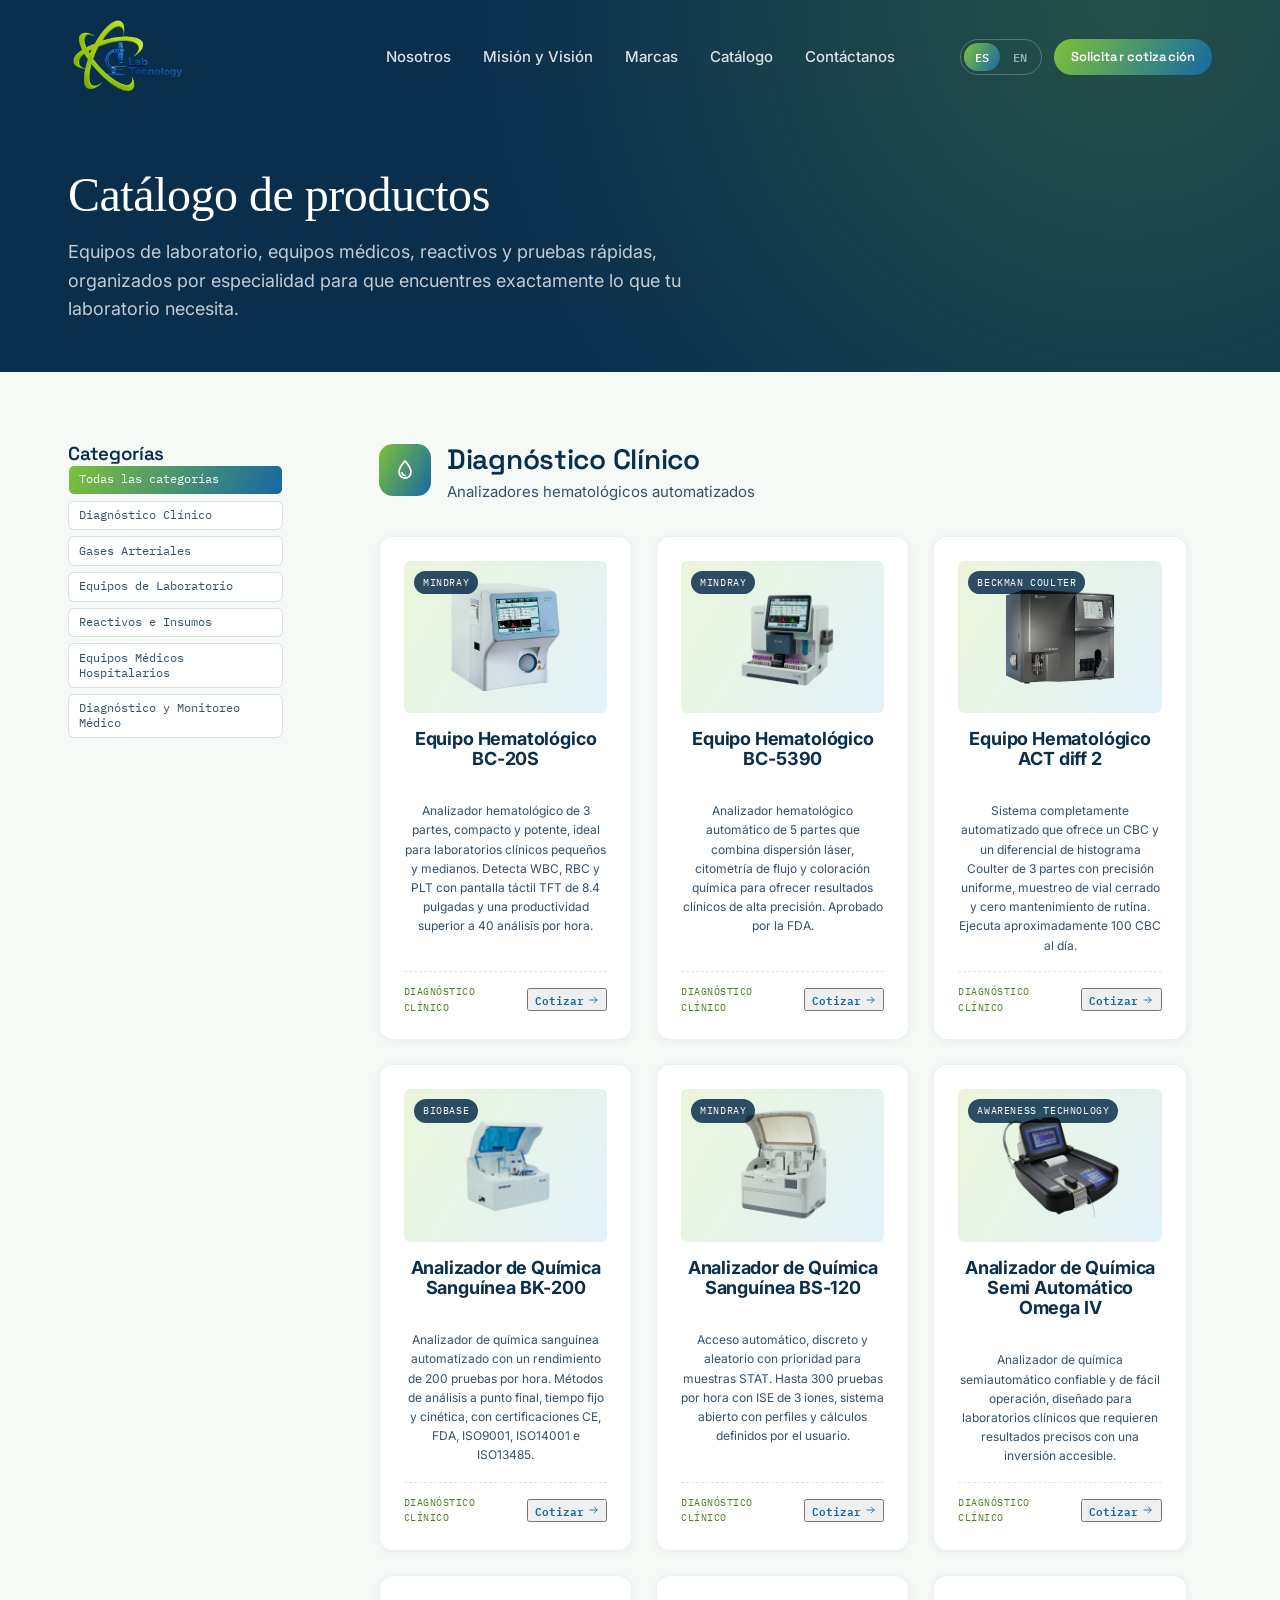
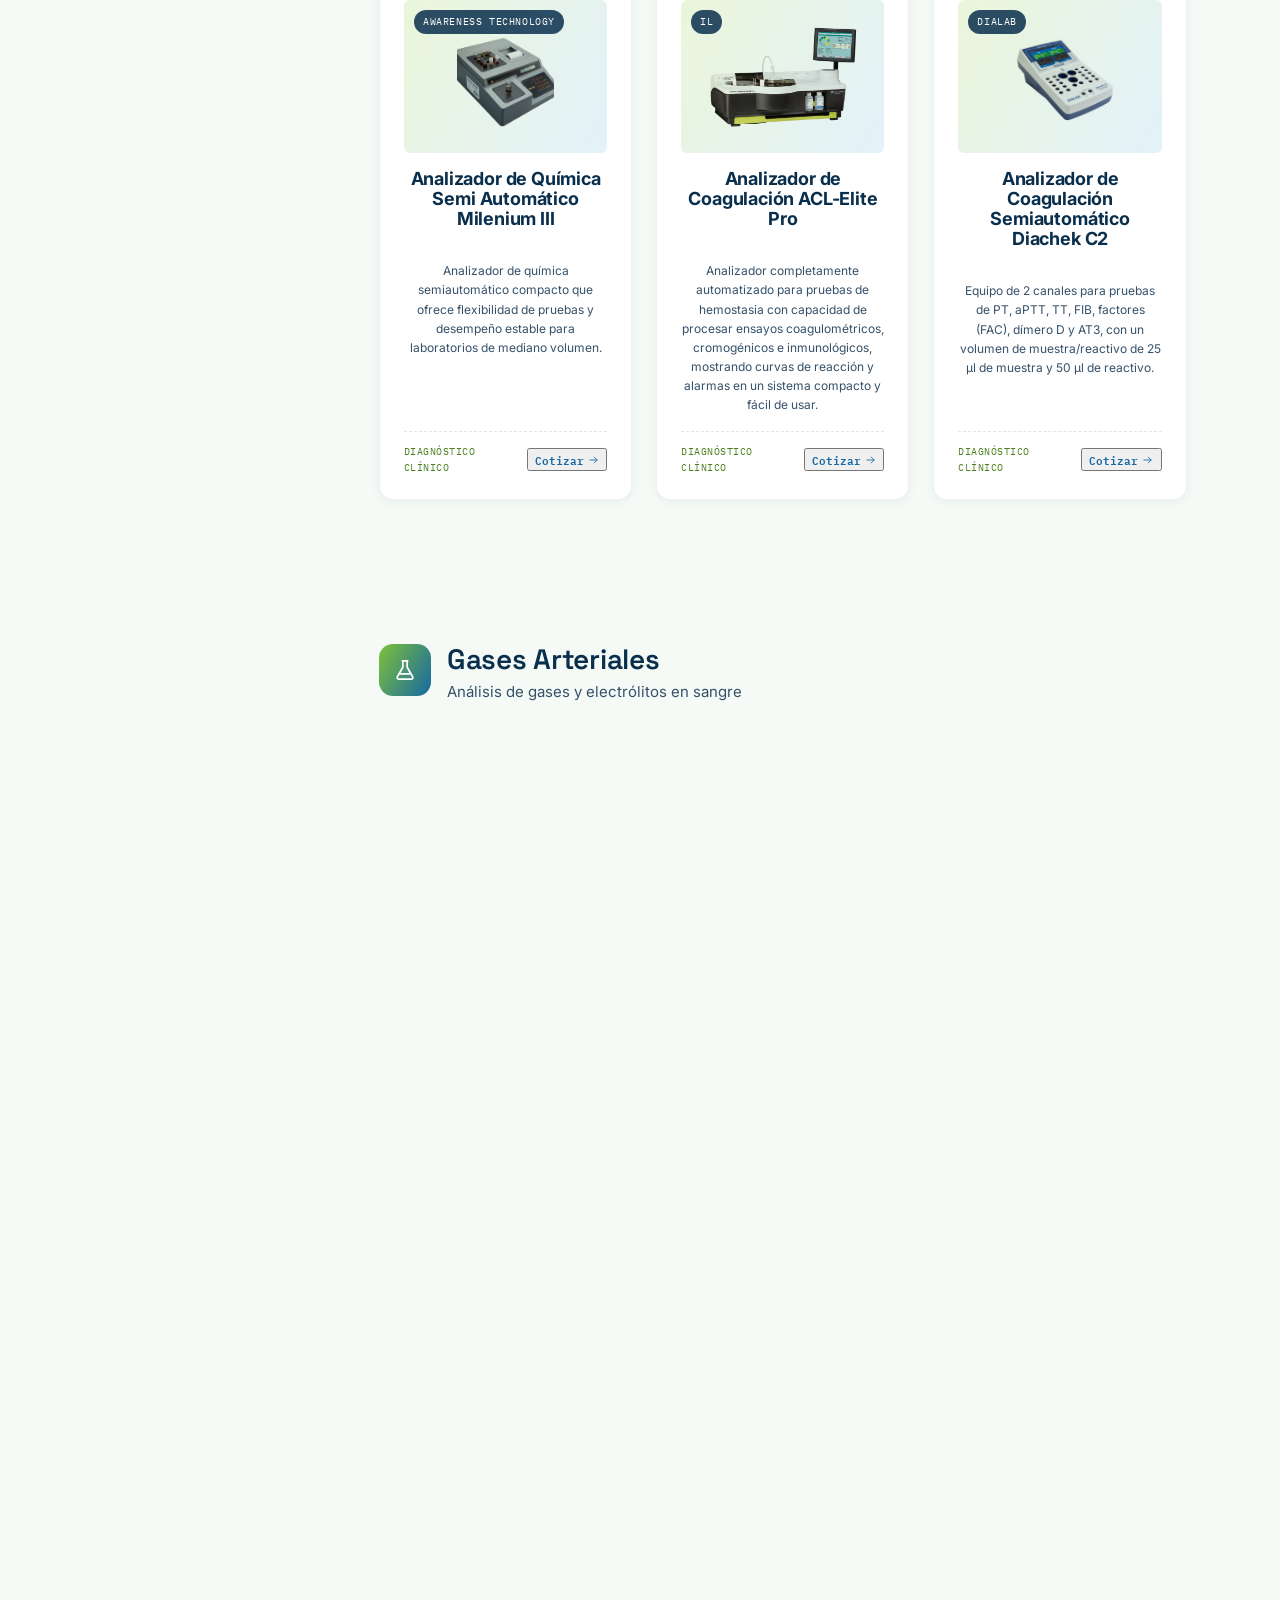
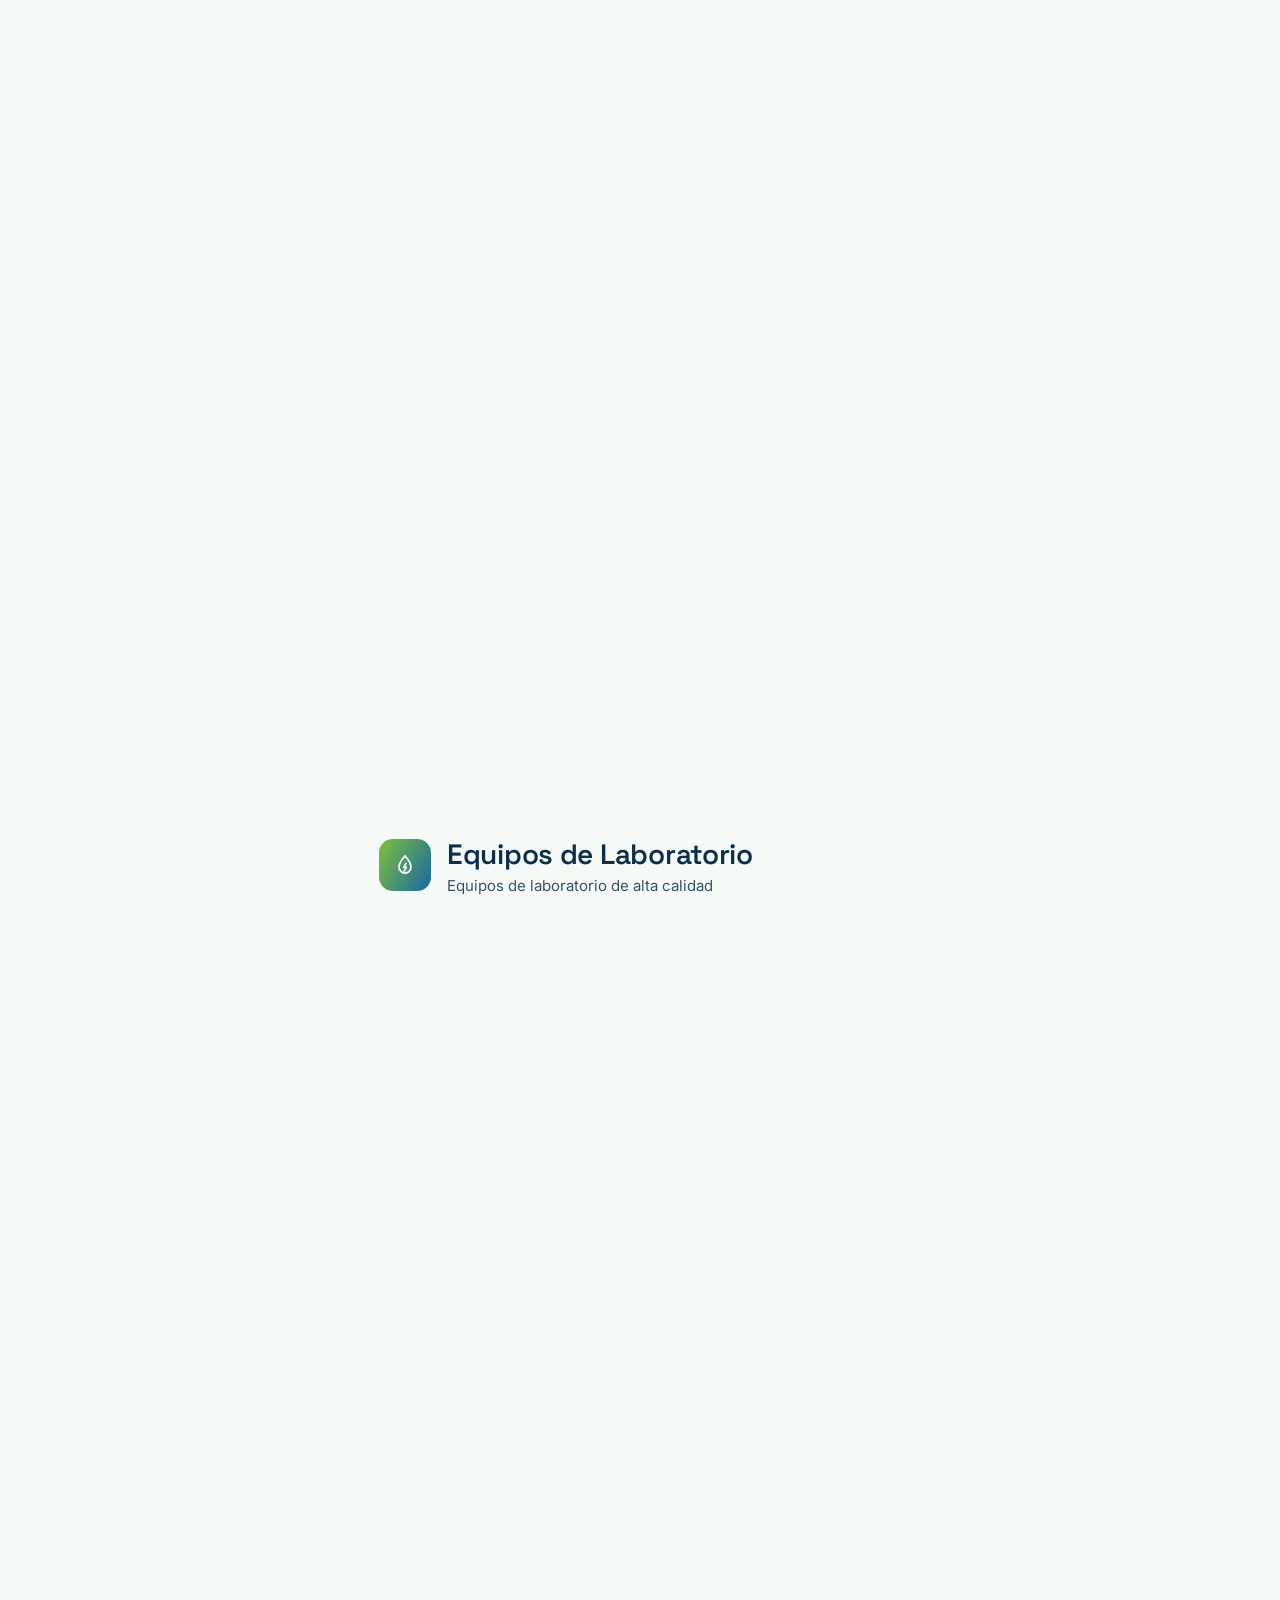
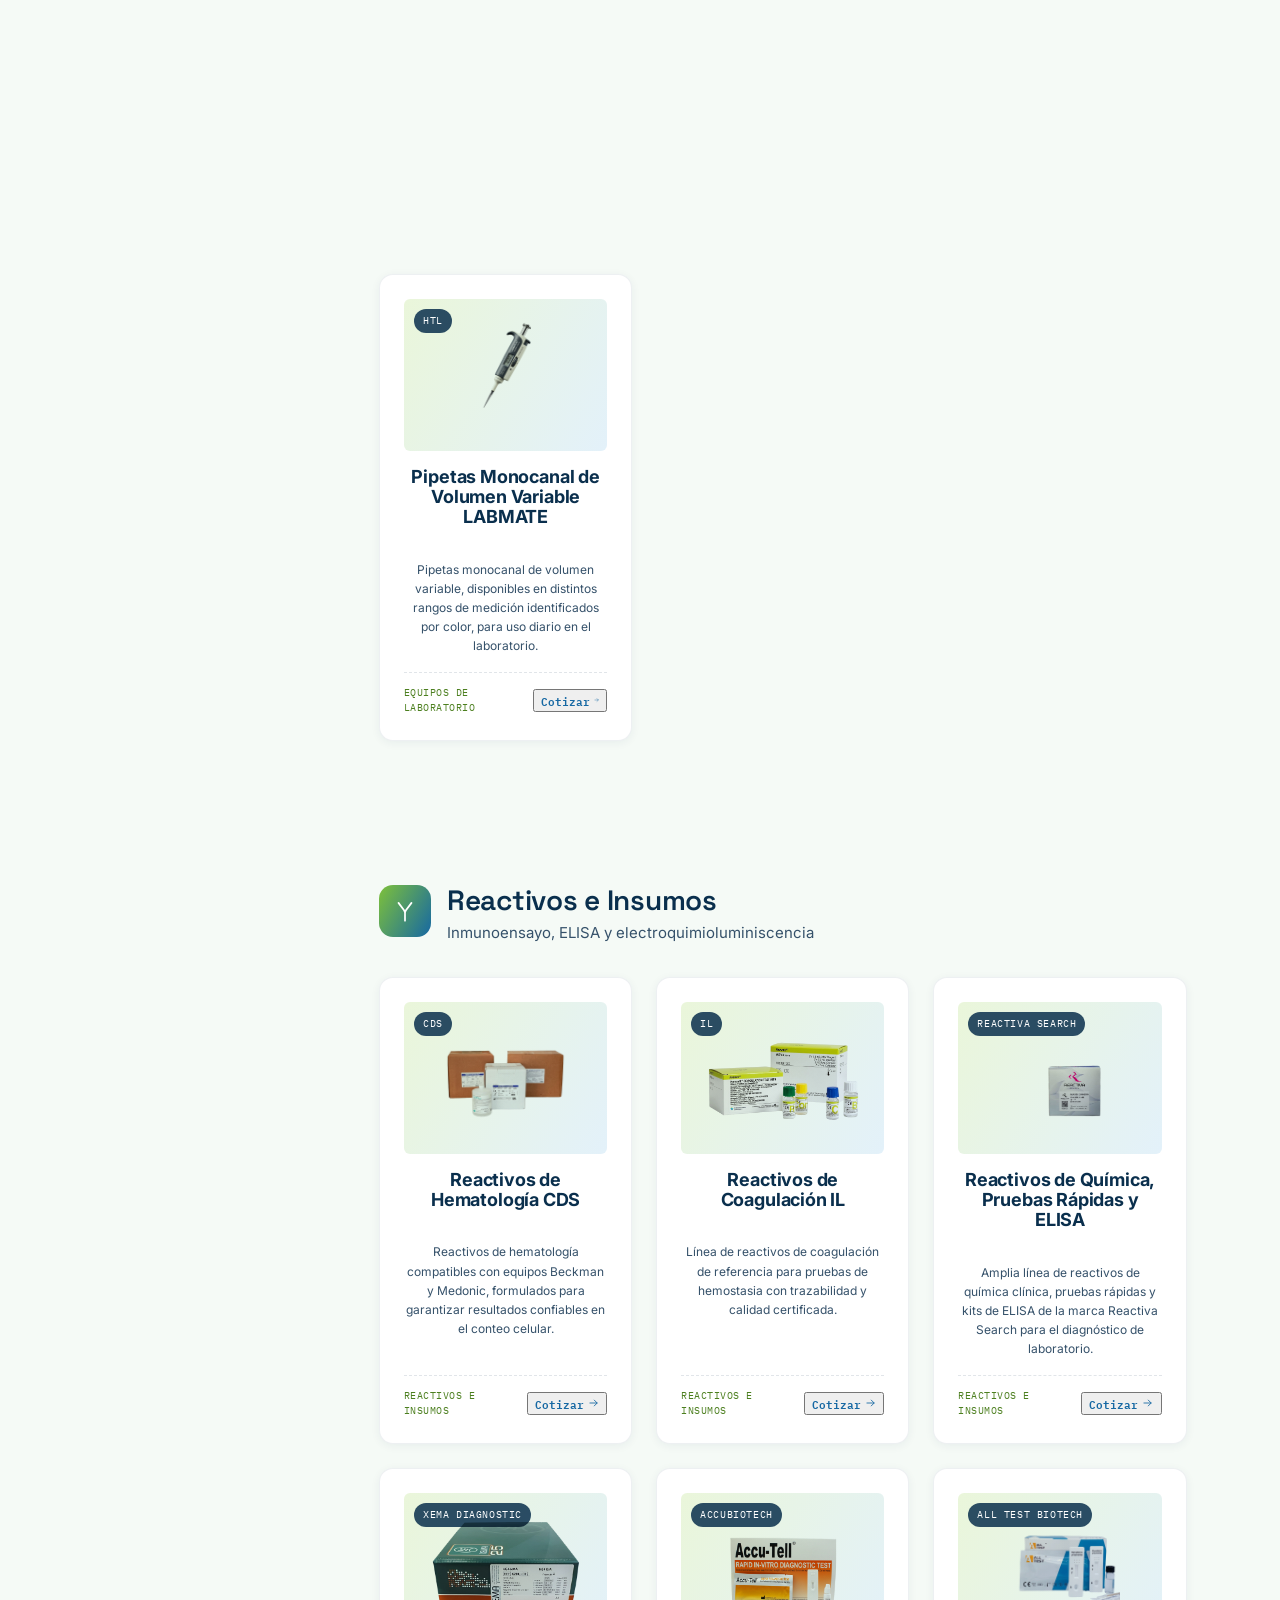
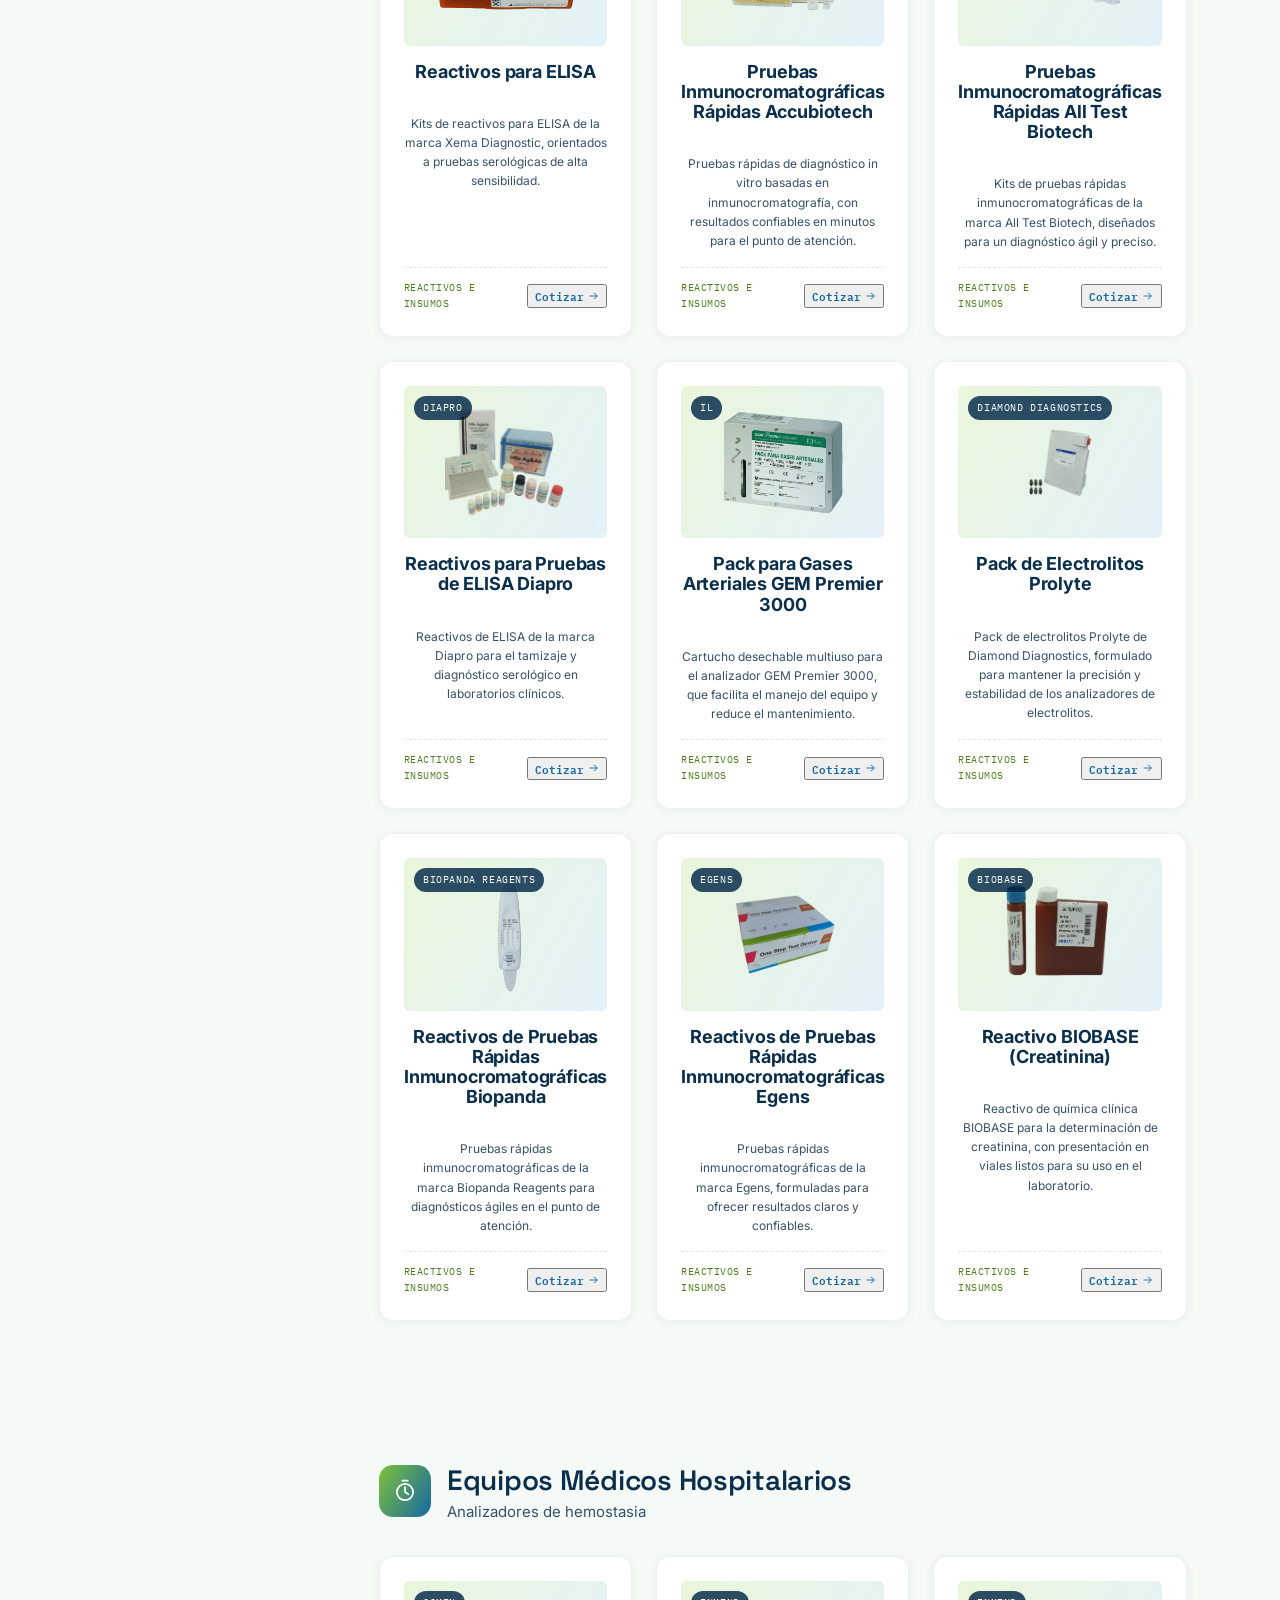
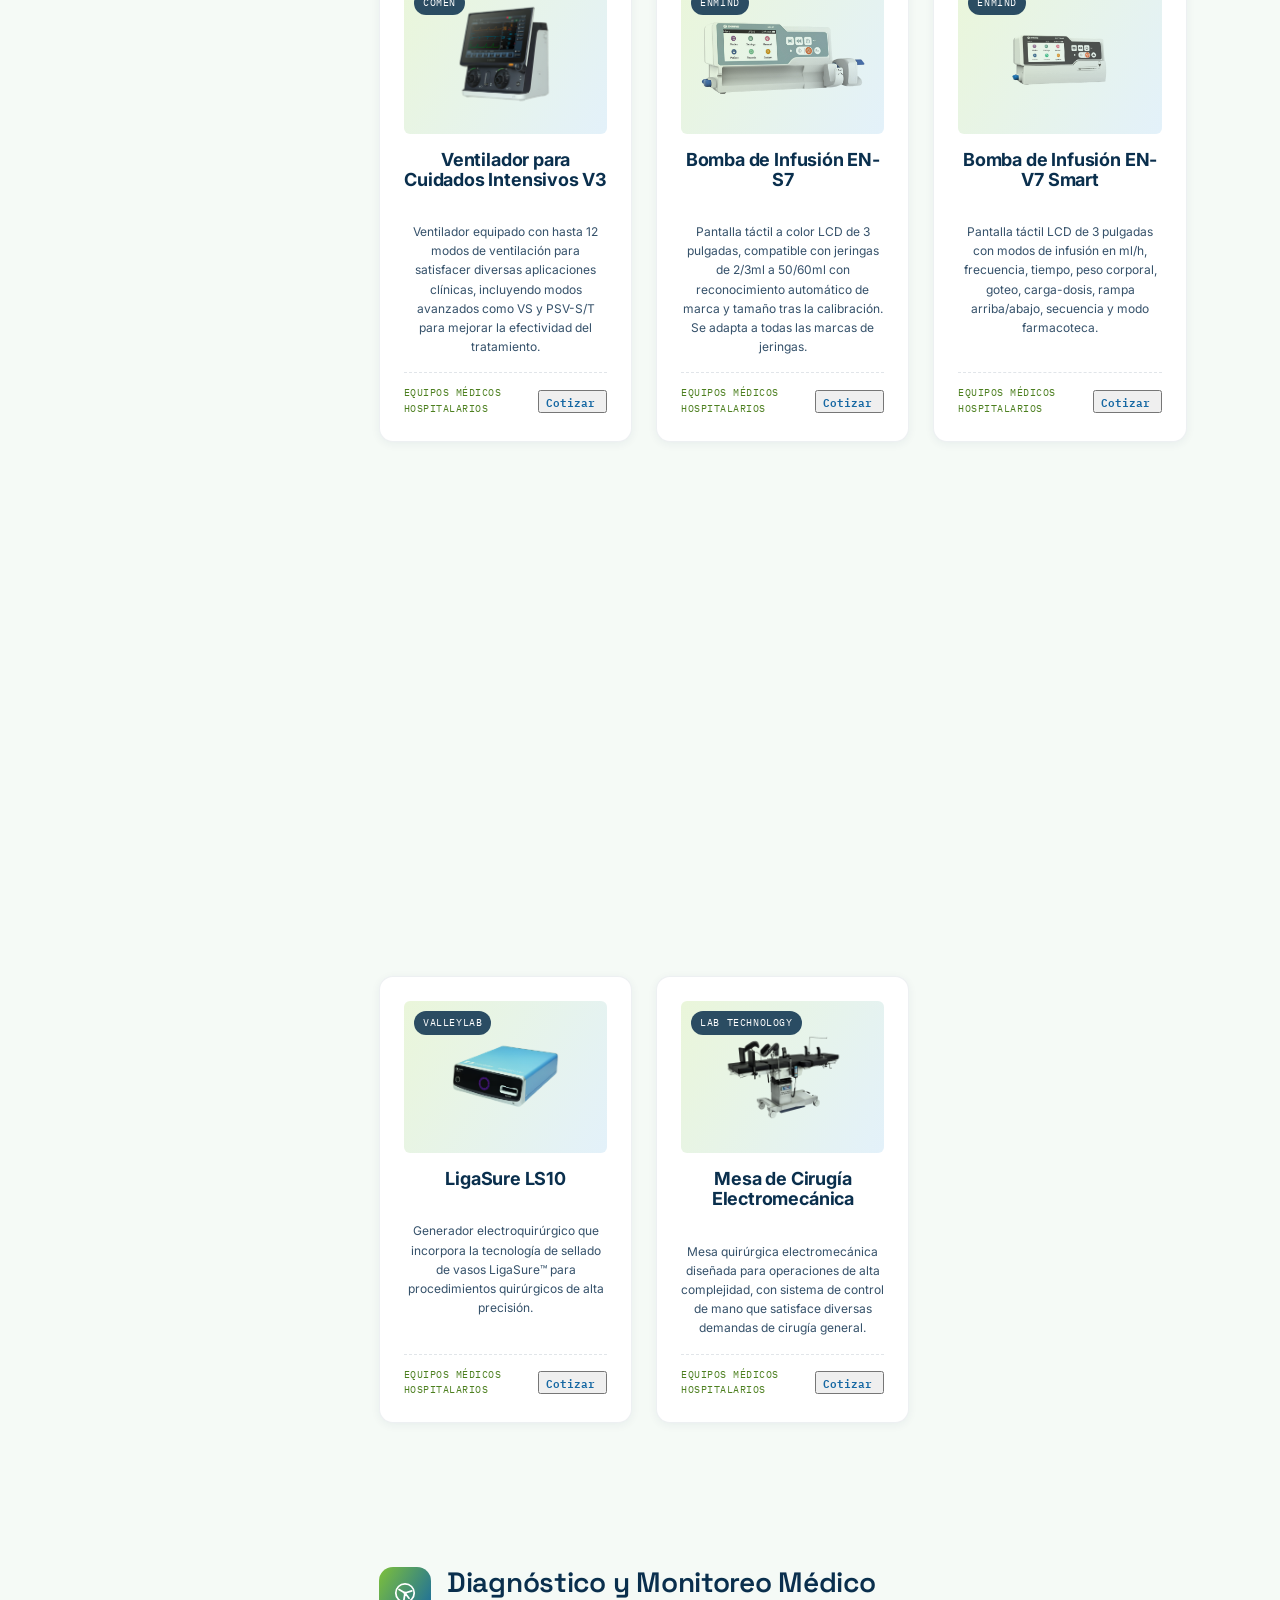
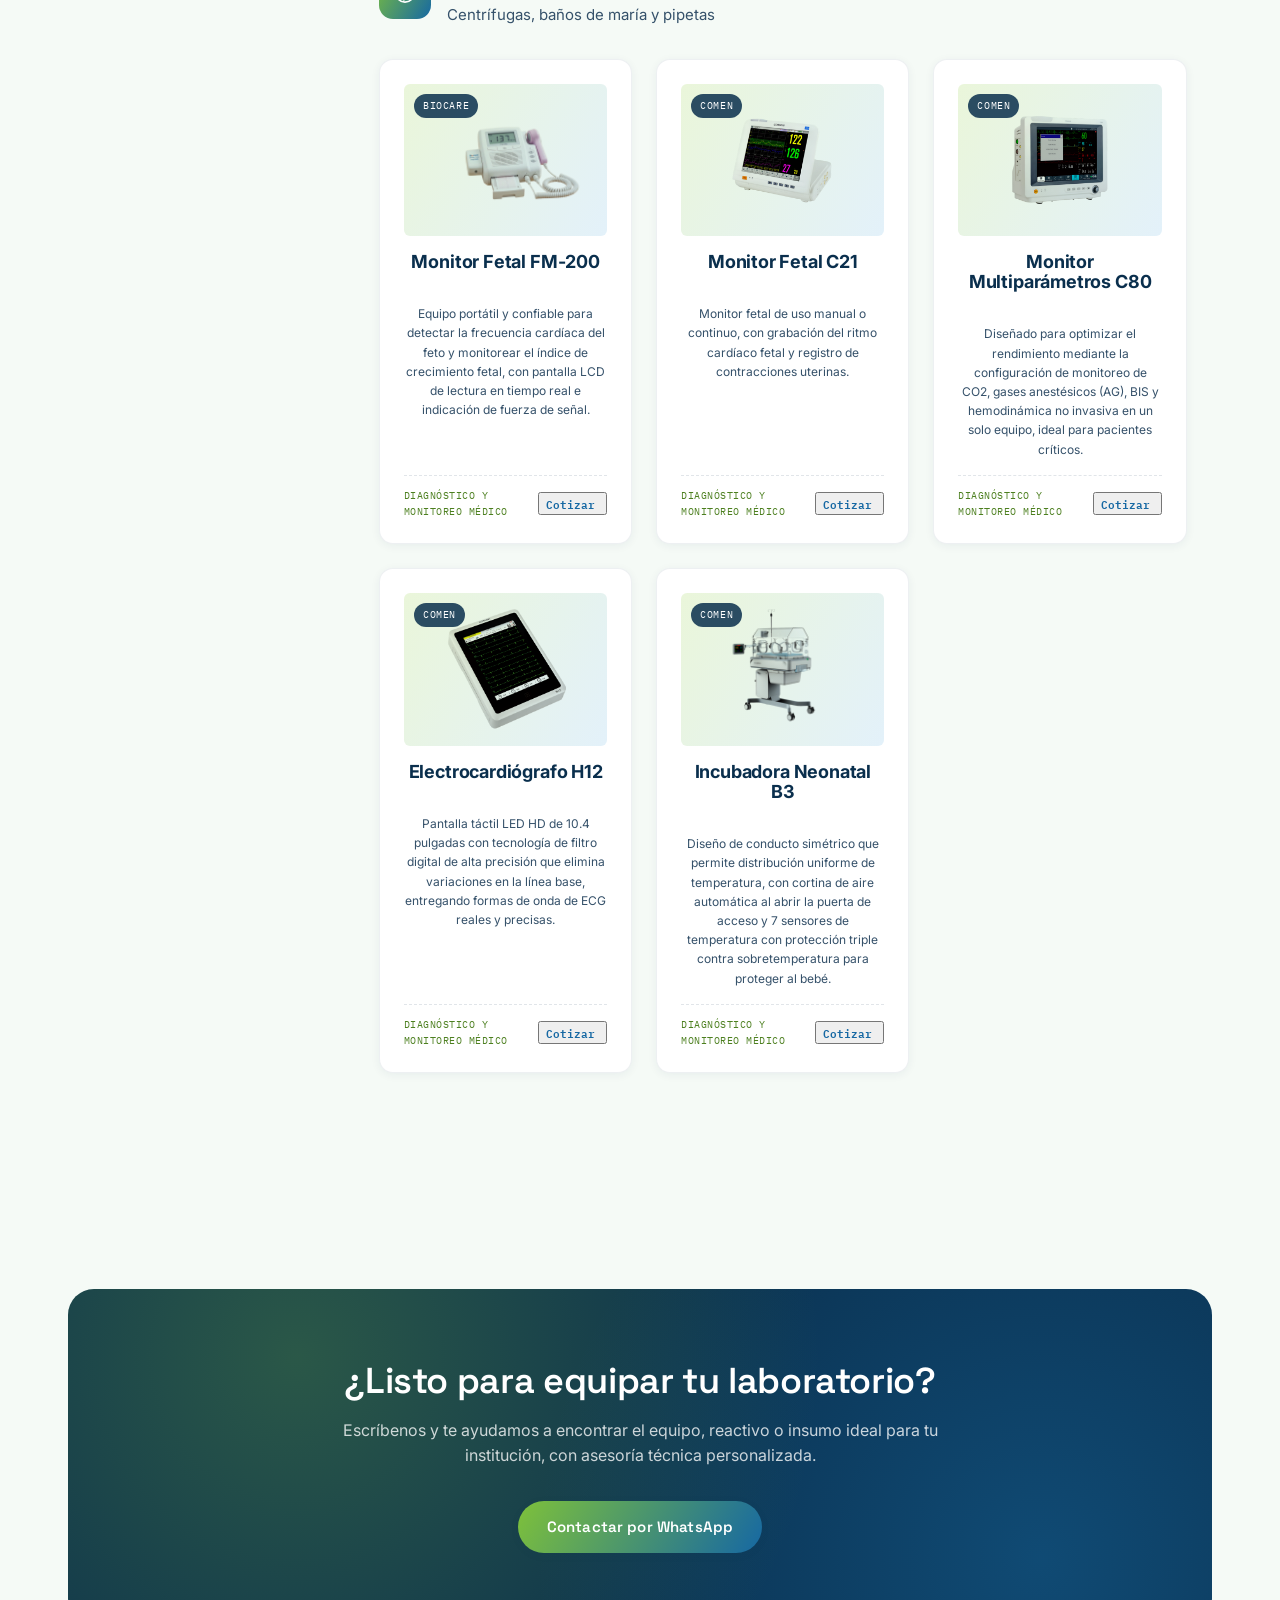
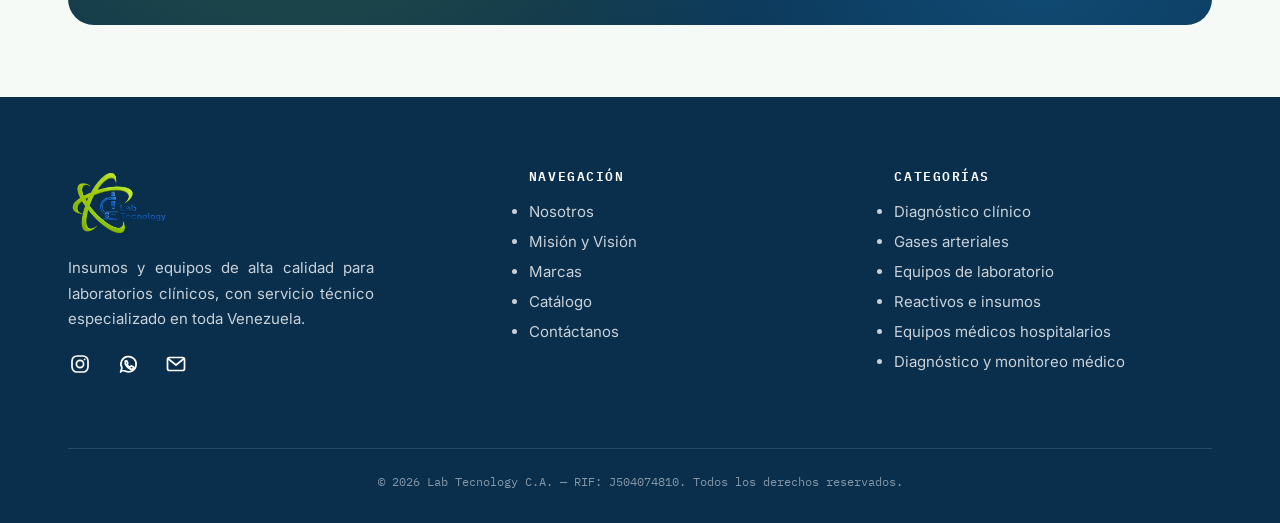
==== commit 1cec4ab5: "Fix: apilar numeros de telefono verticalmente" ====
--- a/catalogo.html
+++ b/catalogo.html
@@ -200,7 +200,7 @@
         <h4 data-i18n="footer.cat.title">Categorías</h4>
         <ul>
         <li><a href="catalogo.html#cat-diagnostico" data-i18n="cat.diagnostico.name">Diagnóstico Clínico</a></li>
-          <li><a href="catalogo.html#cat-especializado" data-i18n="cat.especializado.name">Análisis Especializado</a></li>
+          <li><a href="catalogo.html#cat-gasesarteriales" data-i18n="cat.gasesarteriales.name">Gases Arteriales</a></li>
           <li><a href="catalogo.html#cat-laboratorio" data-i18n="cat.laboratorio.name">Equipos de Laboratorio</a></li>
           <li><a href="catalogo.html#cat-reactivos-insumos" data-i18n="cat.reactivosinsumos.name">Reactivos e Insumos</a></li>
           <li><a href="catalogo.html#cat-hospitalarios" data-i18n="cat.hospitalarios.name">Equipos Médicos Hospitalarios</a></li>
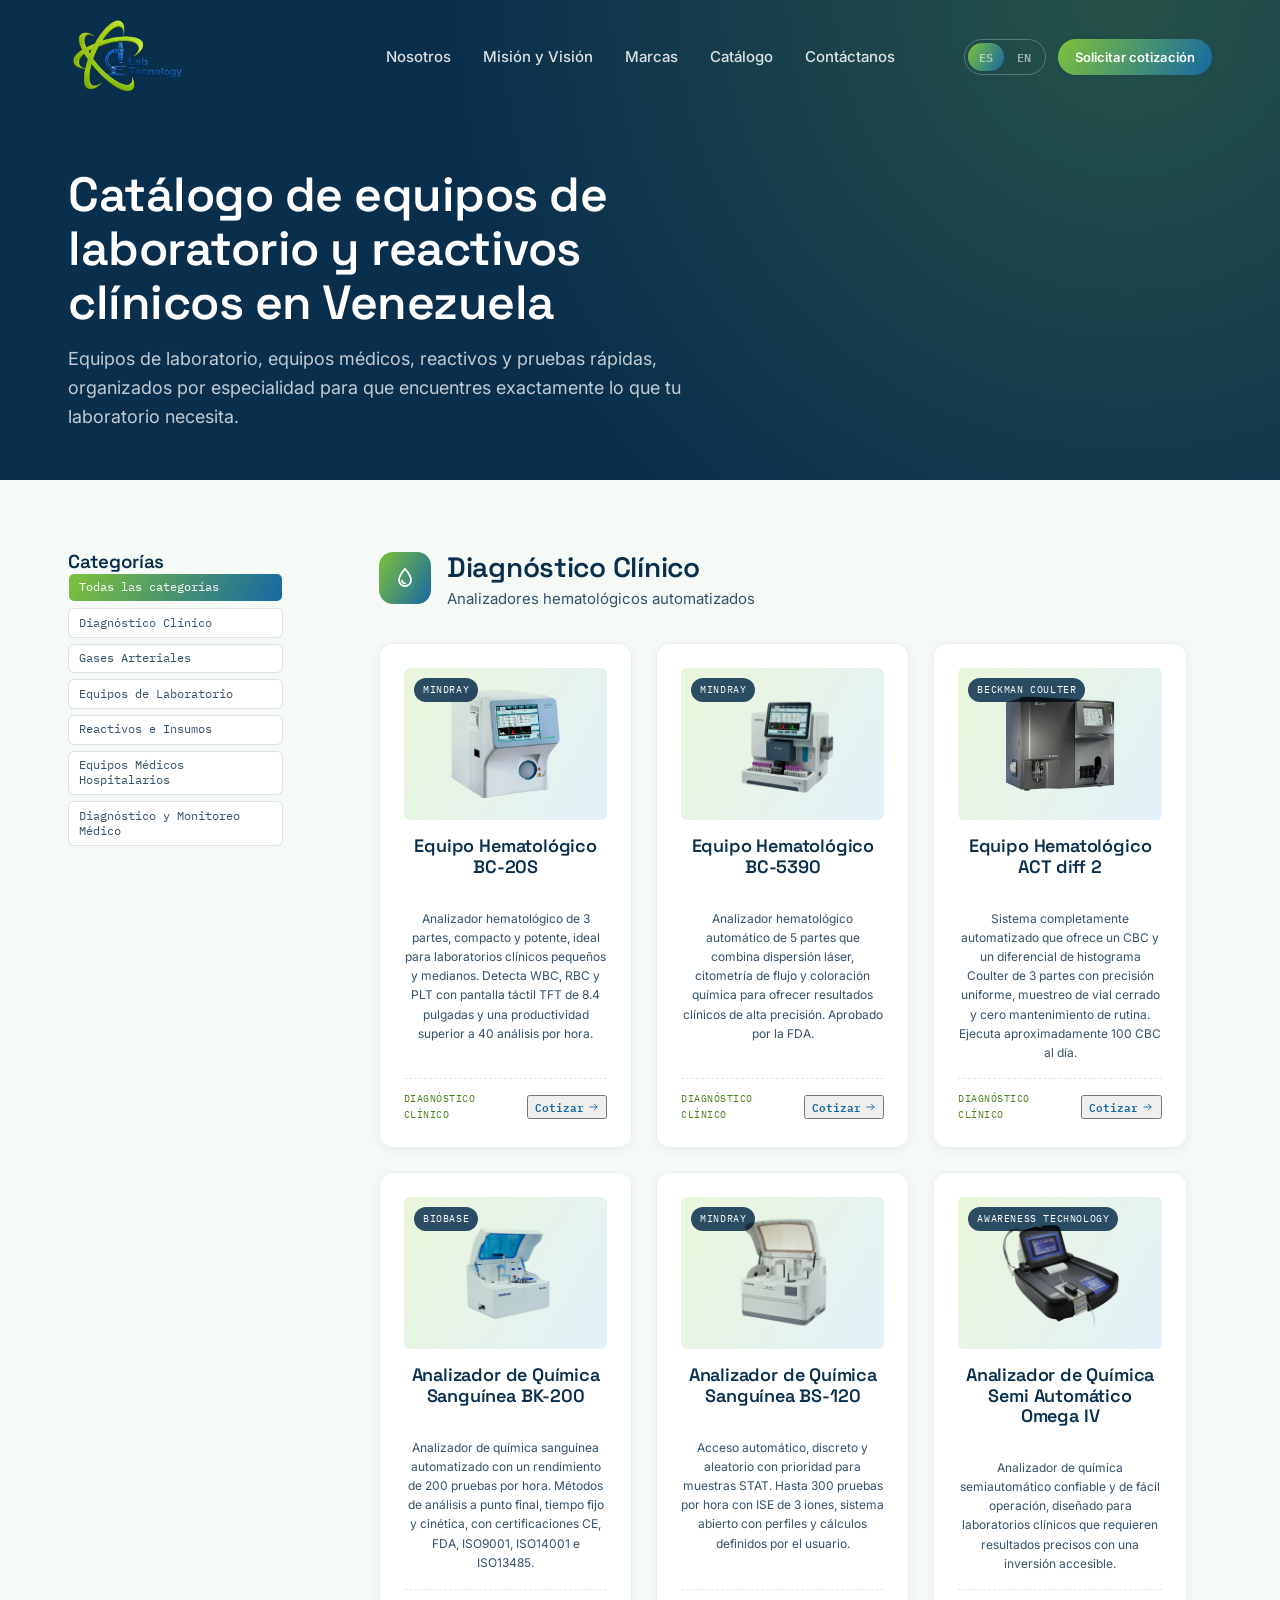
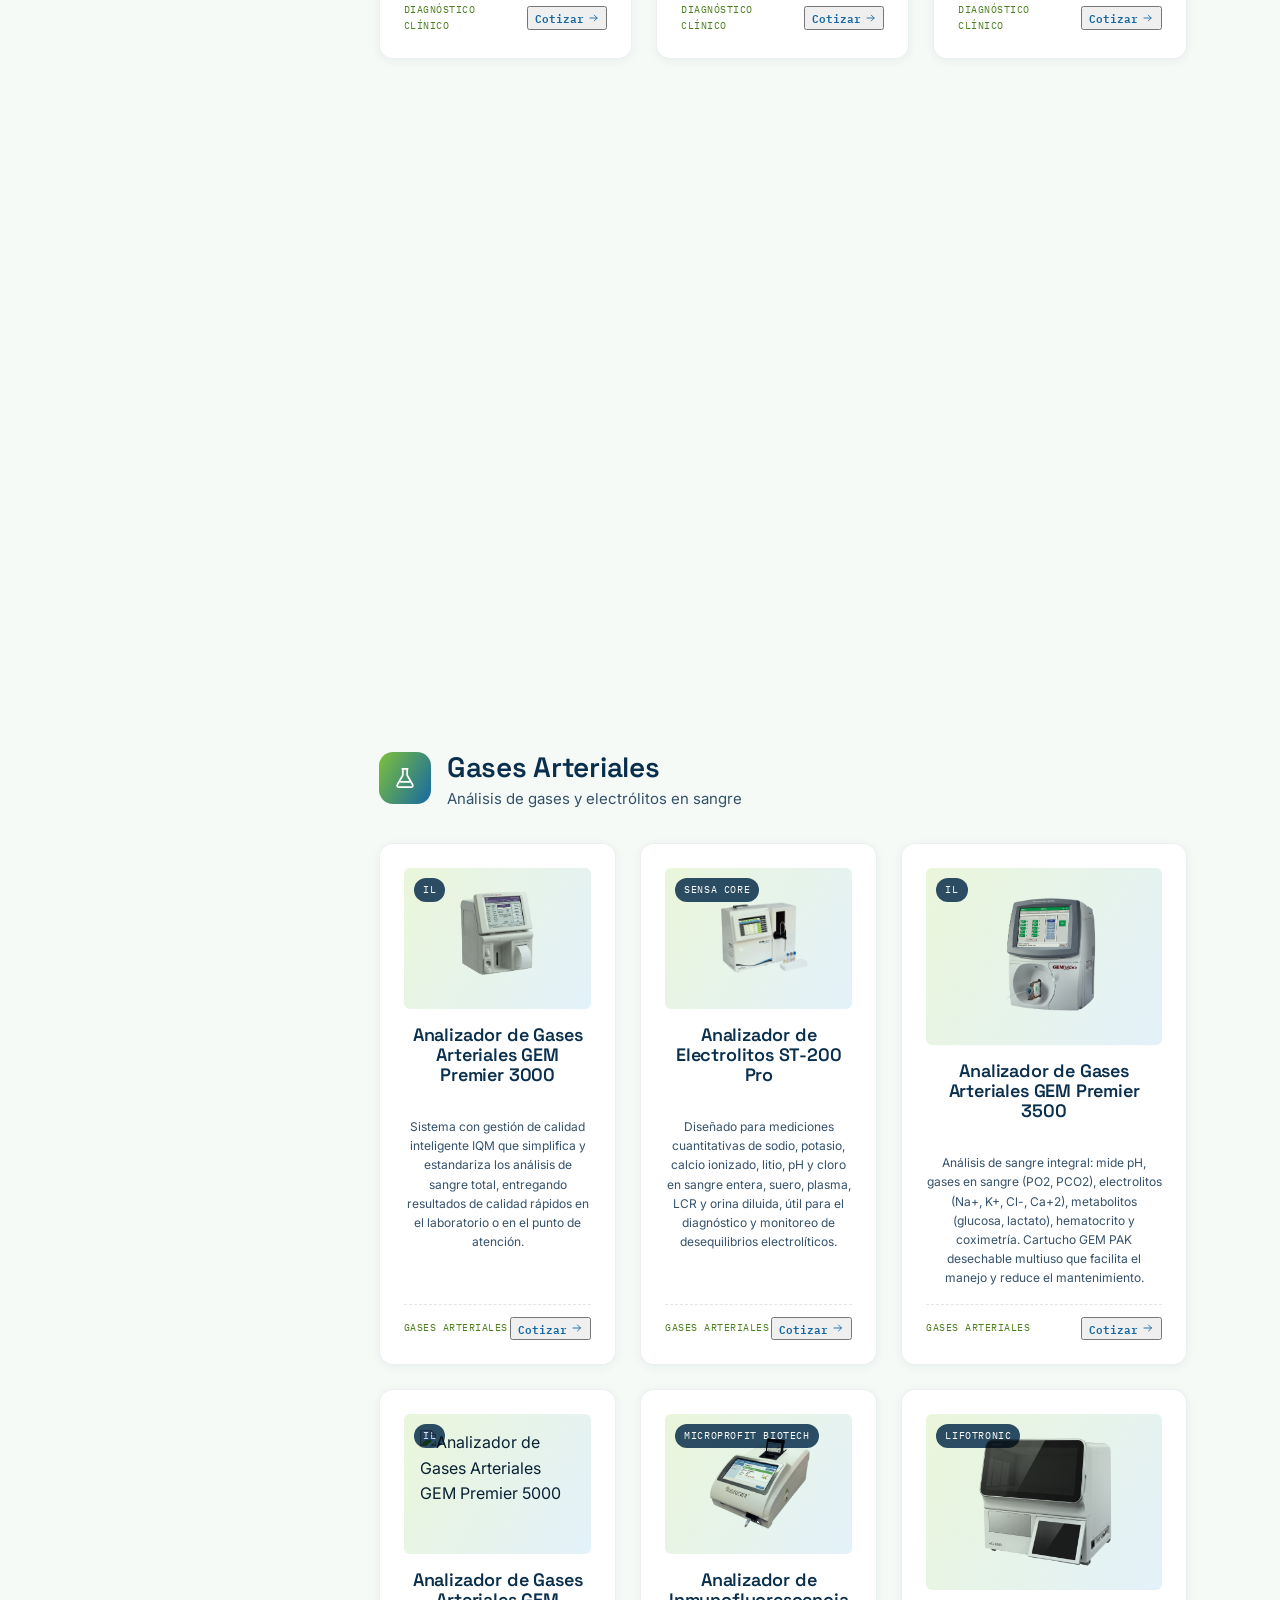
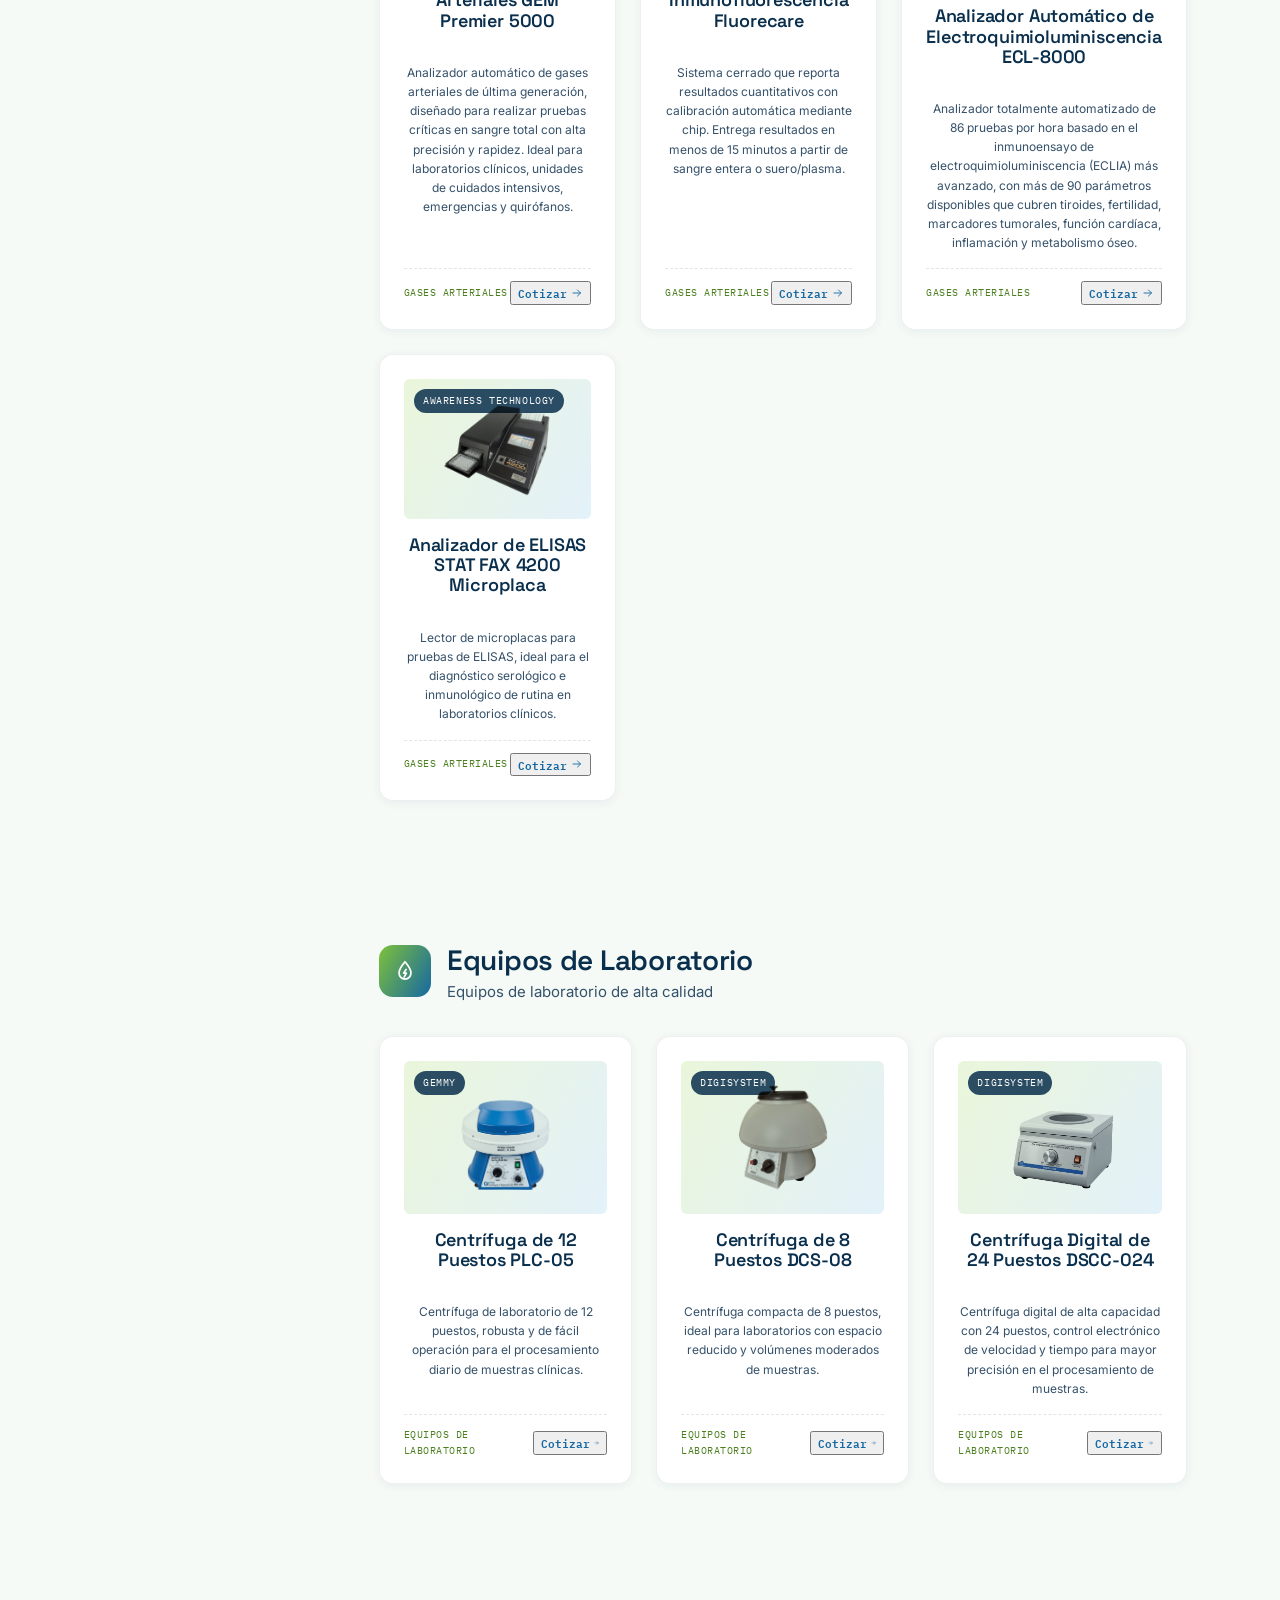
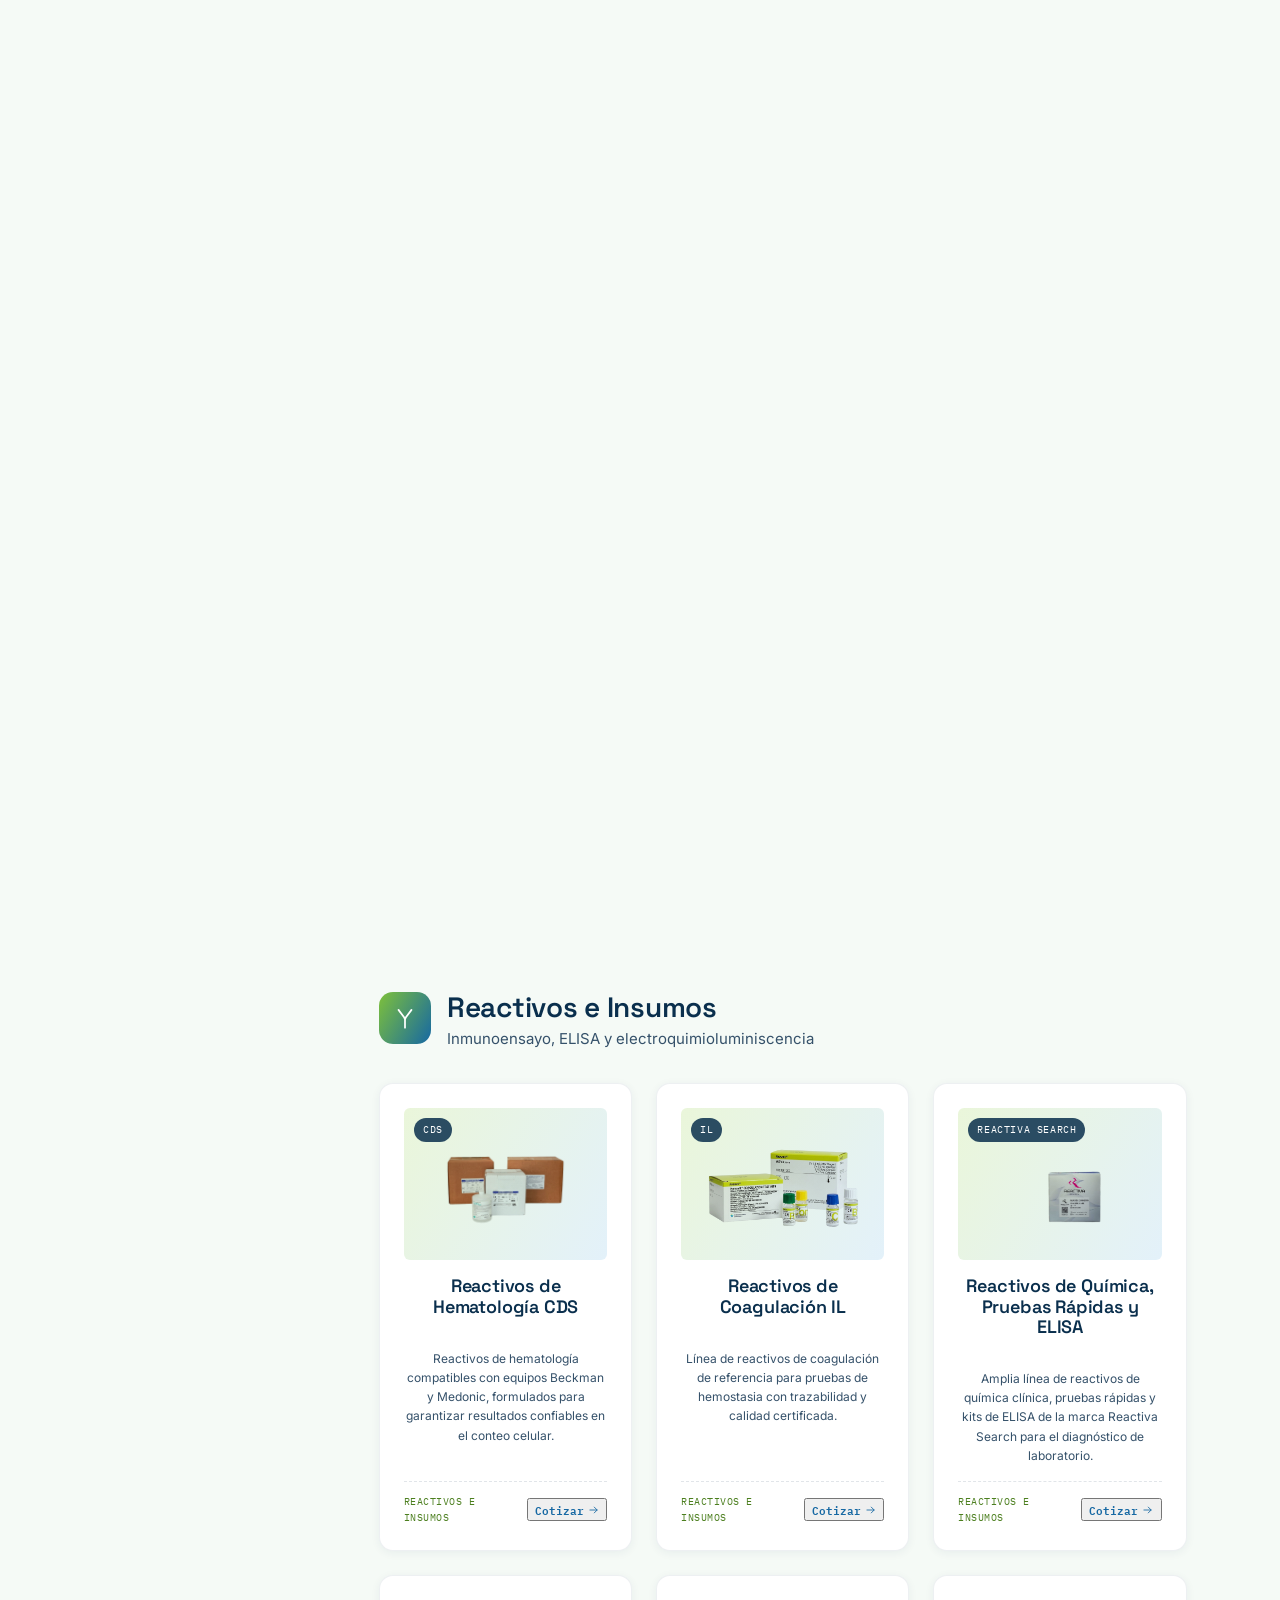
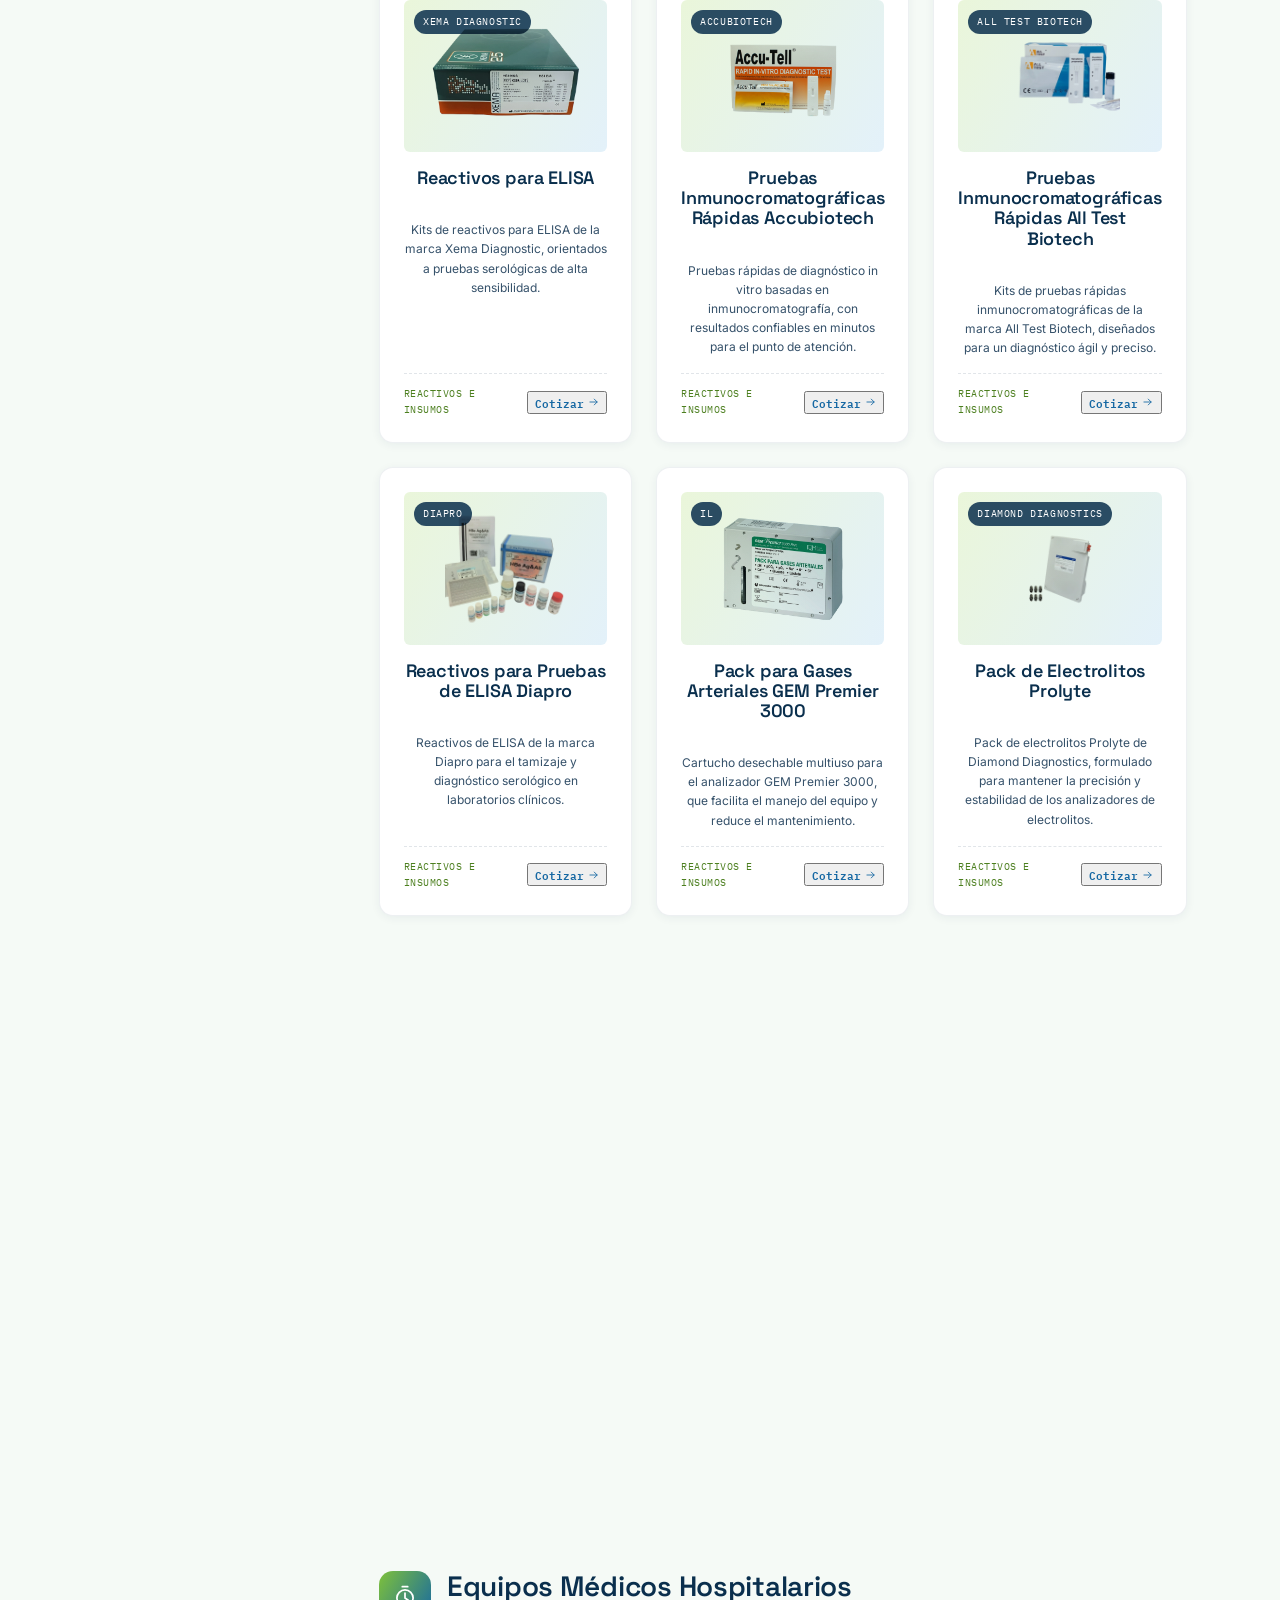
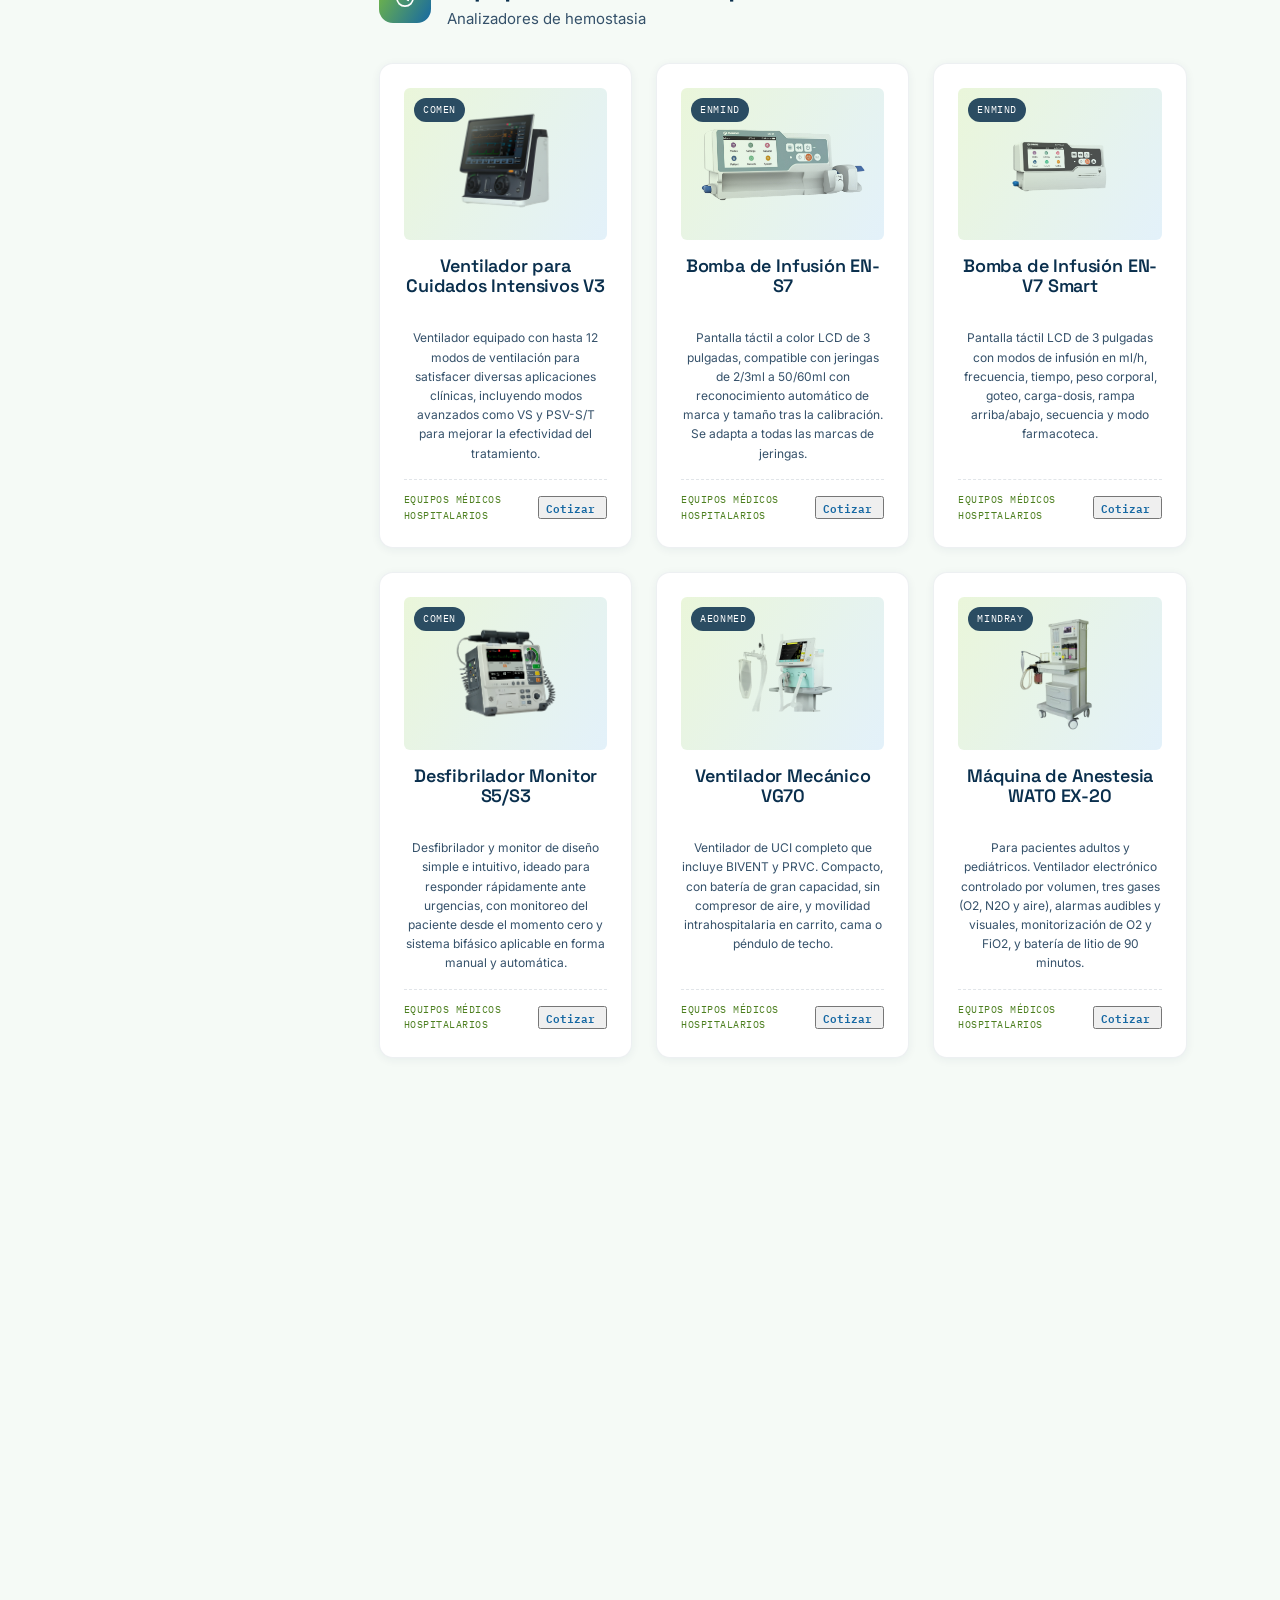
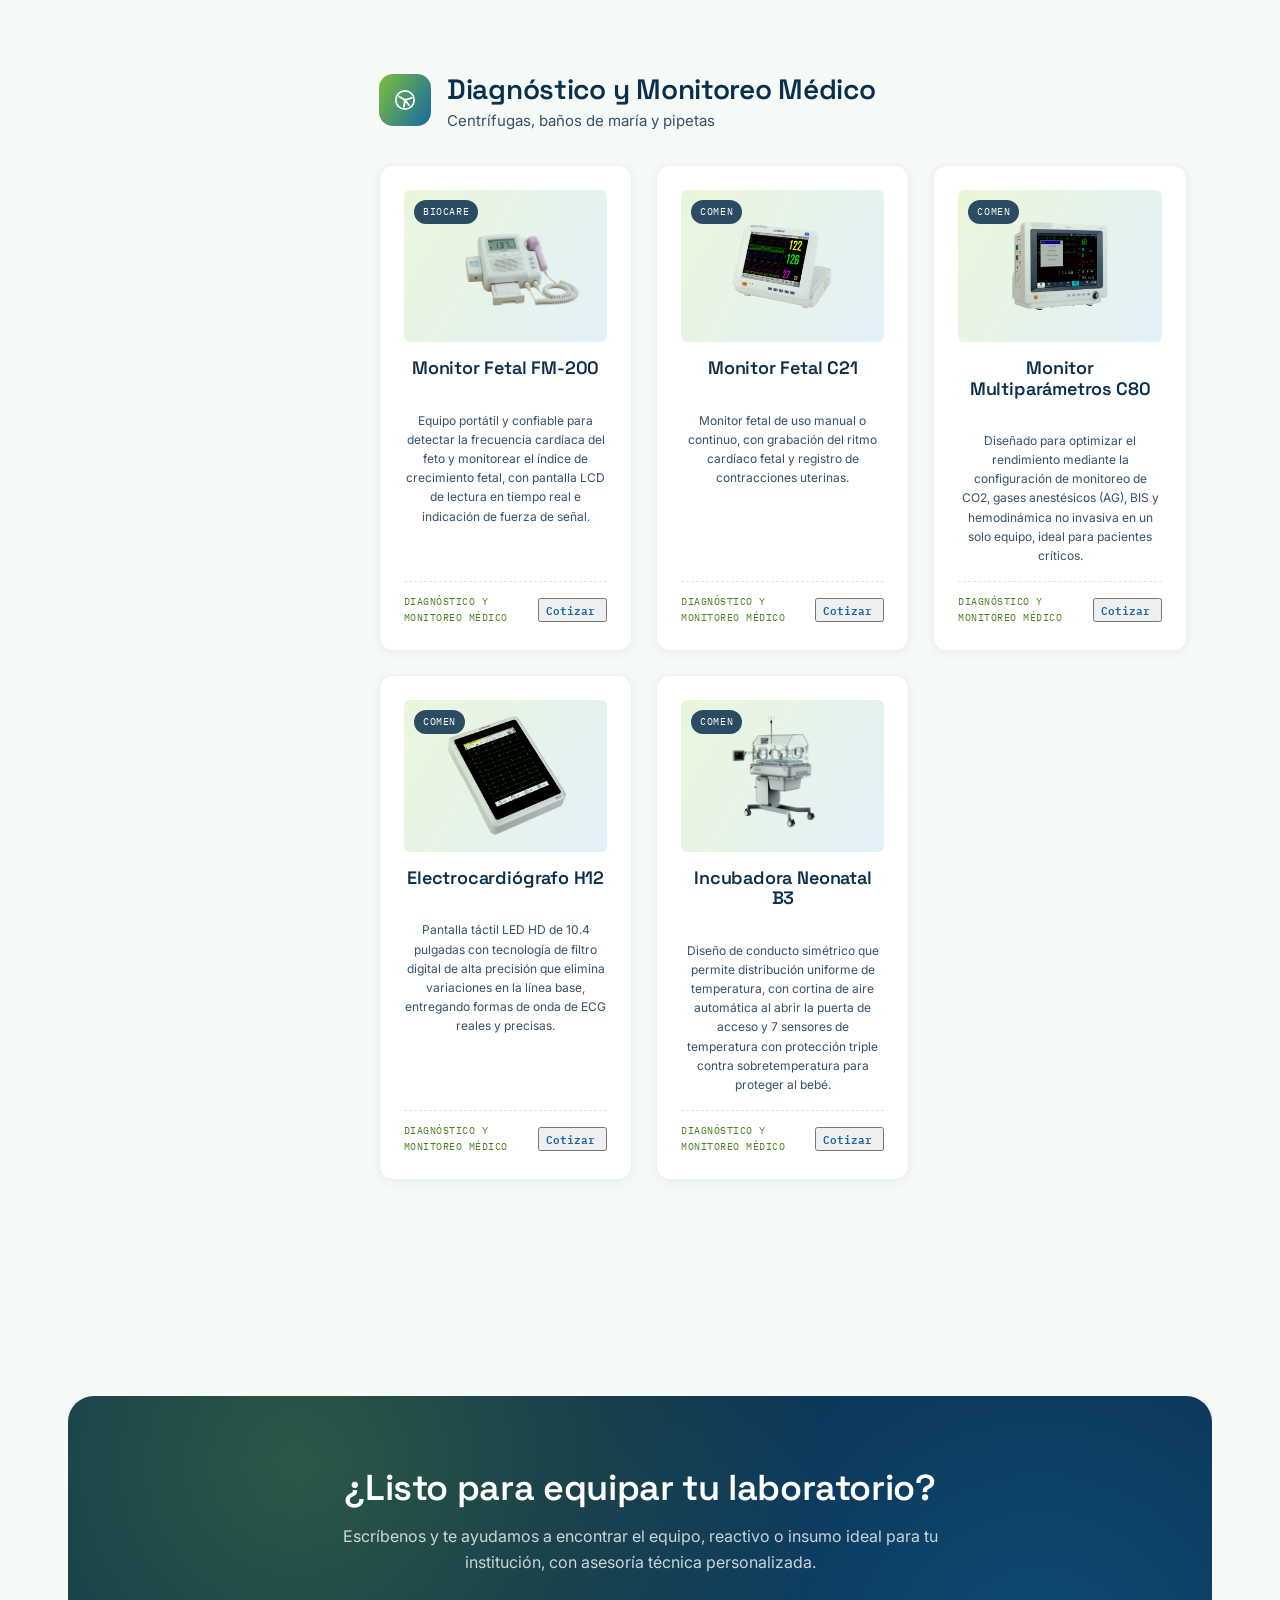
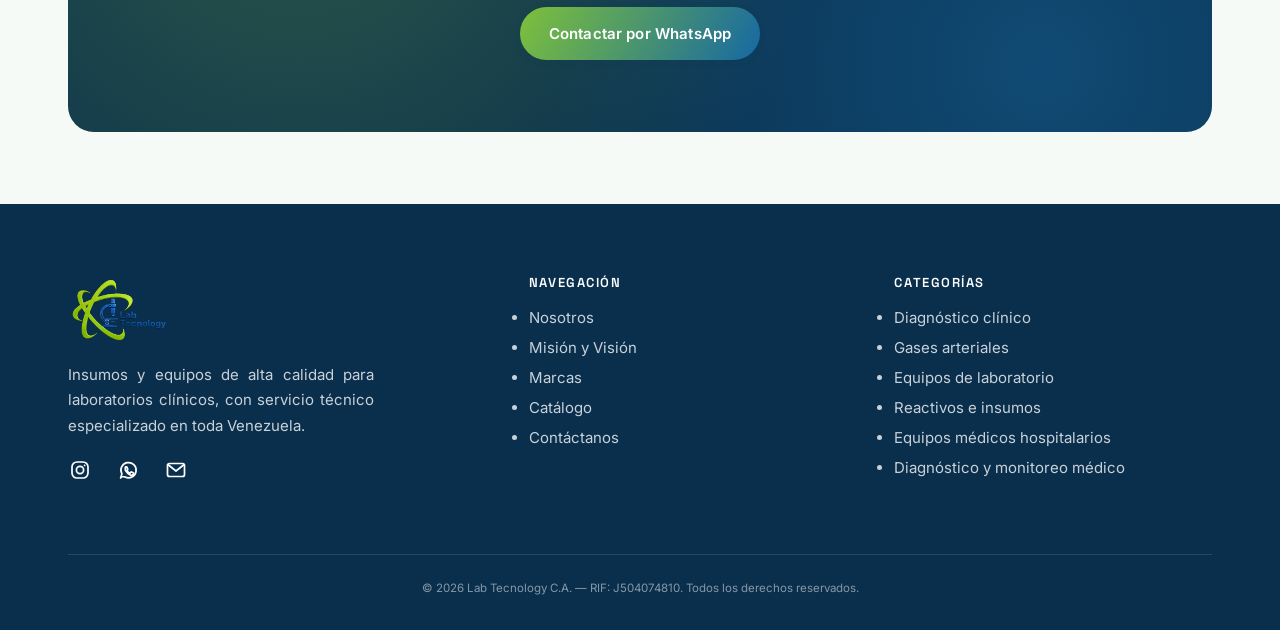
==== commit 1d85f2a4: "Refactorizacion de layout, estilos CSS, traducciones i18n y SEO" ====
--- a/catalogo.html
+++ b/catalogo.html
@@ -3,16 +3,16 @@
 <head>
 <meta charset="UTF-8">
 <meta name="viewport" content="width=device-width, initial-scale=1.0">
-<title>Catálogo de Productos | Lab Technology C.A.</title>
-<meta name="description" content="Explora el catálogo completo de equipos de laboratorio, reactivos y equipos médicos de Lab Technology C.A.: hematología, química sanguínea, gases arteriales, inmunoanálisis, coagulación y más.">
+<title>Catálogo de equipos médicos, reactivos e insumos de laboratorio | Lab Tecnology C.A.</title>
+<meta name="description" content="Explora el catálogo completo de equipos de laboratorio, reactivos e insumos médicos de Lab Tecnology C.A.: hematología, química sanguínea, gases arteriales, inmunoanálisis, coagulación y más.">
 <meta name="keywords" content="catálogo equipos de laboratorio, analizador hematológico, analizador de química sanguínea, gases arteriales, reactivos ELISA, equipos médicos Venezuela">
 <meta name="robots" content="index, follow">
-<meta name="author" content="Lab Technology C.A.">
-<link rel="canonical" href="https://www.labtechnology.com.ve/catalogo.html">
+<meta name="author" content="Lab Tecnology C.A.">
+<link rel="canonical" href="https://www.labtecnology.com.ve/catalogo.html">
 
 <meta property="og:type" content="website">
-<meta property="og:site_name" content="Lab Technology C.A.">
-<meta property="og:title" content="Catálogo de Productos | Lab Technology C.A.">
+<meta property="og:site_name" content="Lab Tecnology C.A.">
+<meta property="og:title" content="Catálogo de Productos | Lab Tecnology C.A.">
 <meta property="og:description" content="Equipos de laboratorio, equipos médicos, reactivos y pruebas rápidas organizados por especialidad.">
 <meta property="og:image" content="/assets/img/brand/marcas.png">
 <meta property="og:locale" content="es_VE">
@@ -22,10 +22,12 @@
 <link rel="icon" href="assets/img/brand/favicon-192.png" sizes="192x192">
 <link rel="apple-touch-icon" href="assets/img/brand/favicon-180.png">
 
+<!-- Google Fonts Optimizado: Solo Space Grotesk, Inter e IBM Plex Mono -->
 <link rel="preconnect" href="https://fonts.googleapis.com">
 <link rel="preconnect" href="https://fonts.gstatic.com" crossorigin>
-<link href="https://fonts.googleapis.com/css2?family=Space+Grotesk:wght@500;600;700&family=Inter:wght@400;500;600;700&family=IBM+Plex+Mono:wght@500;600&display=swap" rel="stylesheet">
-
+<link href="https://fonts.googleapis.com/css2?family=IBM+Plex+Mono:wght@500;600&family=Inter:wght@400;500;600;700&family=Space+Grotesk:wght@500;600;700&display=swap" rel="stylesheet">
+
+<!-- Hojas de estilo unificadas -->
 <link rel="stylesheet" href="css/base.css">
 <link rel="stylesheet" href="css/components.css">
 <link rel="stylesheet" href="css/home.css">
@@ -36,8 +38,8 @@
   "@context": "https://schema.org",
   "@type": "BreadcrumbList",
   "itemListElement": [
-    { "@type": "ListItem", "position": 1, "name": "Inicio", "item": "https://www.labtechnology.com.ve/" },
-    { "@type": "ListItem", "position": 2, "name": "Catálogo", "item": "https://www.labtechnology.com.ve/catalogo.html" }
+    { "@type": "ListItem", "position": 1, "name": "Inicio", "item": "https://www.labtecnology.com.ve/" },
+    { "@type": "ListItem", "position": 2, "name": "Catálogo", "item": "https://www.labtecnology.com.ve/catalogo.html" }
   ]
 }
 </script>
@@ -109,7 +111,7 @@
 <header class="site-header site-header--on-dark">
   <div class="container">
     <a class="brand" href="index.html">
-      <img src="assets/img/brand/logo1.png" alt="Lab Technology C.A." width="72" height="53">
+      <img src="assets/img/brand/logo1.png" alt="Lab Tecnology C.A." width="72" height="53">
     </a>
     <button class="nav-toggle" aria-expanded="false" aria-controls="site-nav" data-i18n-attr="aria-label:nav.toggle">
       <svg><use href="#icon-menu"></use></svg>
@@ -138,7 +140,7 @@
 <main id="main">
   <section class="cat-hero">
     <div class="container">
-      <h1 data-i18n="catalog.title">Catálogo de productos</h1>
+      <h1 data-i18n="catalog.title">Catálogo de equipos de laboratorio y reactivos clínicos en Venezuela</h1>
       <p data-i18n="catalog.subtitle">Equipos de laboratorio, equipos médicos, reactivos y pruebas rápidas, organizados por especialidad para que encuentres exactamente lo que tu laboratorio necesita.</p>
     </div>
   </section>
@@ -178,10 +180,10 @@
   <div class="container">
     <div class="footer-grid">
       <div class="footer-brand">
-        <img src="assets/img/brand/logo1.png" alt="Lab Technology C.A." width="72" height="53">
+        <img src="assets/img/brand/logo1.png" alt="Lab Tecnology C.A." width="72" height="53">
         <p data-i18n="footer.tagline">Insumos y equipos de alta calidad para laboratorios clínicos, con servicio técnico especializado en toda Venezuela.</p>
         <div class="social-row" style="margin-top:1.25rem">
-          <a href="https://instagram.com/labtechnologyca" target="_blank" rel="noopener" aria-label="Instagram"><svg><use href="#icon-instagram"></use></svg></a>
+          <a href="https://instagram.com/labtecnologyca" target="_blank" rel="noopener" aria-label="Instagram"><svg><use href="#icon-instagram"></use></svg></a>
           <a href="https://wa.me/584122542185" target="_blank" rel="noopener" aria-label="WhatsApp"><svg><use href="#icon-whatsapp"></use></svg></a>
           <a href="mailto:labtecnology@gmail.com" aria-label="Email"><svg><use href="#icon-mail"></use></svg></a>
         </div>
@@ -199,7 +201,7 @@
       <div class="footer-col">
         <h4 data-i18n="footer.cat.title">Categorías</h4>
         <ul>
-        <li><a href="catalogo.html#cat-diagnostico" data-i18n="cat.diagnostico.name">Diagnóstico Clínico</a></li>
+          <li><a href="catalogo.html#cat-diagnostico" data-i18n="cat.diagnostico.name">Diagnóstico Clínico</a></li>
           <li><a href="catalogo.html#cat-gasesarteriales" data-i18n="cat.gasesarteriales.name">Gases Arteriales</a></li>
           <li><a href="catalogo.html#cat-laboratorio" data-i18n="cat.laboratorio.name">Equipos de Laboratorio</a></li>
           <li><a href="catalogo.html#cat-reactivos-insumos" data-i18n="cat.reactivosinsumos.name">Reactivos e Insumos</a></li>
@@ -221,7 +223,7 @@
       <svg data-modal-dismiss><use href="#icon-close"></use></svg>
     </button>
 
-    <span class="modal__brand" data-modal-brand>Marca</span>
+    <span class="modal__brand label-mono" data-modal-brand>Marca</span>
     <h3 id="modal-title-el" data-modal-title>Producto</h3>
     <p data-modal-desc>Descripción</p>
     <ul class="modal__features" data-modal-features></ul>
@@ -237,4 +239,4 @@
 <script src="js/main.js"></script>
 <script src="js/catalog.js"></script>
 </body>
-</html>
+</html>
--- a/css/base.css
+++ b/css/base.css
@@ -1,9 +1,9 @@
 /* ==========================================================================
-   Lab Technology C.A. — Design Tokens & Base
+   Lab Tecnology C.A. — Design Tokens & Base
    ========================================================================== */
 
 :root {
-  /* Color palette — derived from the Lab Technology mark (white / green / blue) */
+  /* Color palette — derived from the Lab Tecnology mark (white / green / blue) */
   --c-white: #ffffff;
   --c-paper: #f5faf6;
   --c-paper-deep: #eaf3ea;
@@ -26,9 +26,7 @@
   --grad-atom: linear-gradient(120deg, var(--c-green-500) 0%, var(--c-blue-600) 100%);
   --grad-atom-soft: linear-gradient(120deg, var(--c-green-100) 0%, var(--c-blue-100) 100%);
 
-  
-
-  /* Typography */
+  /* Typography System */
   --font-display: "Space Grotesk", "Inter", sans-serif;
   --font-body: "Inter", "Helvetica Neue", Arial, sans-serif;
   --font-mono: "IBM Plex Mono", "SFMono-Regular", Menlo, monospace;
@@ -87,13 +85,14 @@
   }
 }
 
-body, h1, h2, h3, h4, p, figure, blockquote, dl, dd { margin: 0; }
+body, h1, h2, h3, h4, h5, h6, p, figure, blockquote, dl, dd { margin: 0; }
 ul[class], ol[class] { list-style: none; margin: 0; padding: 0; }
 img, picture, svg { display: block; max-width: 100%; }
 input, button, textarea, select { font: inherit; color: inherit; }
 button { cursor: pointer; }
 a { color: inherit; text-decoration: none; }
 
+/* Global Typography Application ------------------------------------------ */
 body {
   font-family: var(--font-body);
   background: var(--c-paper);
@@ -104,12 +103,20 @@
   overflow-x: hidden;
 }
 
-h1, h2, h3, h4 {
+/* Todos los encabezados heredan Space Grotesk */
+h1, h2, h3, h4, h5, h6 {
   font-family: var(--font-display);
   color: var(--c-blue-900);
   line-height: 1.12;
   letter-spacing: -0.01em;
   font-weight: 600;
+}
+
+/* Clases de utilidad para IBM Plex Mono */
+.eyebrow,
+.num,
+.label-mono {
+  font-family: var(--font-mono);
 }
 
 ::selection { background: var(--c-green-400); color: var(--c-blue-900); }
@@ -151,4 +158,4 @@
   z-index: 999;
   transition: top var(--dur-fast) var(--ease-out);
 }
-.skip-link:focus { top: var(--sp-4); }
+.skip-link:focus { top: var(--sp-4); }
--- a/css/components.css
+++ b/css/components.css
@@ -1,5 +1,5 @@
 /* ==========================================================================
-   Components
+   Components — Lab Tecnology C.A.
    ========================================================================== */
 
 /* Buttons ------------------------------------------------------------ */
@@ -9,7 +9,7 @@
   gap: var(--sp-2);
   padding: 0.95em 1.9em;
   border-radius: var(--radius-pill);
-  font-family: var(--font-display);
+  font-family: var(--font-body); 
   font-weight: 600;
   font-size: var(--fs-sm);
   letter-spacing: 0.01em;
@@ -56,7 +56,6 @@
   display: inline-flex;
   align-items: center;
   gap: 0.55em;
-  font-family: var(--font-mono);
   font-size: var(--fs-2xs);
   letter-spacing: 0.16em;
   text-transform: uppercase;
@@ -156,7 +155,6 @@
   color: var(--c-green-400); 
 }
 
-
 .brand {
   display: inline-flex;
   align-items: center;
@@ -165,11 +163,9 @@
   z-index: 1;
 }
 .brand img { 
-  height: 82px; /* Subimos de 46px a 62px */
+  height: 82px; 
   width: auto; 
   transition: height var(--dur-med) var(--ease-out); 
-  
-  /* Truco UI: Evita el difuminado de píxeles en pantallas HD */
   image-rendering: -webkit-optimize-contrast;
   image-rendering: crisp-edges;
 }
@@ -196,9 +192,9 @@
 .nav {
   display: flex;
   align-items: center;
-  justify-content: flex-end; /* Manda las acciones a la derecha */
+  justify-content: flex-end; 
   flex-grow: 1;
-  position: static; /* NUEVO: Rompe el contenedor para permitir el centro absoluto real */
+  position: static; 
 }
 .nav__list {
   display: flex;
@@ -209,12 +205,10 @@
   list-style: none;
   margin: 0;
   padding: 0;
-
-  /* NUEVO: Posicionamiento absoluto respecto al .container total */
   position: absolute;
   left: 50%;
   top: 50%;
-  transform: translate(-50%, -50%); /* Lo mueve de vuelta exactamente la mitad de su propio ancho */
+  transform: translate(-50%, -50%); 
   z-index: 10;
 }
 .nav__list a {
@@ -239,9 +233,10 @@
   display: flex;
   align-items: center;
   gap: var(--sp-3);
-  margin-left: auto; /* Se asegura de pegarse a la derecha */
-}
-
+  margin-left: auto; 
+}
+
+/* Selector de idioma */
 .lang-switch {
   display: inline-flex;
   border: 1.5px solid rgba(10,47,77,0.16);
@@ -267,35 +262,20 @@
   color: var(--c-white);
 }
 
-
 .site-header--on-dark .lang-switch {
-  /* Borde blanco suave para resaltar sobre el fondo oscuro original */
   border-color: rgba(255, 255, 255, 0.25); 
 }
 
 .site-header--on-dark .lang-switch button {
-  /* Letras en blanco suave para el idioma inactivo */
   color: rgba(255, 255, 255, 0.55); 
 }
 
-
-/* ==========================================================================
-   AJUSTE DE SCROLL: Cuando el header oscuro pasa a ser claro al bajar
-   ========================================================================== */
 .site-header--on-dark.is-scrolled .lang-switch {
-  /* Devolvemos el borde gris oscuro sutil para que contraste sobre el fondo blanco */
   border-color: rgba(10, 47, 77, 0.16);
 }
 
 .site-header--on-dark.is-scrolled .lang-switch button {
-  /* Devolvemos el texto oscuro de tu switch original para el idioma inactivo */
   color: var(--c-ink-soft);
-}
-
-/* El botón activo mantendrá siempre su fondo degradado atómico en cualquier estado */
-.lang-switch button[aria-pressed="true"] {
-  background: var(--grad-atom);
-  color: var(--c-white);
 }
 
 .nav-toggle {
@@ -323,7 +303,6 @@
     transition: transform var(--dur-med) var(--ease-out);
   }
   
-  /* REINICIO EN MÓVIL: Quitamos el centro absoluto para que la lista fluya verticalmente */
   .nav__list { 
     position: static !important;
     transform: none !important;
@@ -341,11 +320,10 @@
   .lang-switch button { color: rgba(255,255,255,0.75); }
 }
 
-/* Redes Sociales del Footer - Iconos Blancos, Planos y Más Grandes */
 .social-row { 
   display: flex; 
   align-items: center; 
-  gap: var(--sp-5); /* Aumentamos el espacio entre ellos para que no se encimen */
+  gap: var(--sp-5); 
   margin-top: 1.25rem;
 }
 
@@ -362,22 +340,16 @@
   transition: none !important;
 }
 
-/* AGRANDAMOS LOS ICONOS: Subimos de 18px a 24px para que se vean nítidos y perfectos */
 .social-row svg { 
   width: 24px !important; 
   height: 24px !important; 
   stroke: #ffffff !important; 
-  stroke-width: 1.8 !important; /* Grosor ideal para este tamaño */
-}
-
-/* Aseguramos consistencia en trazos y rellenos */
-.social-row svg path {
-  stroke: #ffffff !important;
-}
+  stroke-width: 1.8 !important; 
+}
+
+.social-row svg path { stroke: #ffffff !important; }
 .social-row svg[fill="currentColor"],
-.social-row svg [fill] {
-  fill: #ffffff !important;
-}
+.social-row svg [fill] { fill: #ffffff !important; }
 
 /* Cards ---------------------------------------------------------------- */
 .card {
@@ -417,12 +389,10 @@
 }
 @media (max-width: 800px) { .footer-grid { grid-template-columns: 1fr; } }
 .footer-brand img { 
-  height: 70px; /* Un toque más grande para que gane presencia visual */
-  width: auto !important; /* ¡ESTO LIBERA EL ANCHO PARA QUE NO SE ESTIRE NI SE DEFORME! */
+  height: 70px; 
+  width: auto !important; 
   margin-bottom: var(--sp-4); 
   display: block;
-  
-  /* Truco UI: Mantiene los bordes nítidos de la imagen en pantallas HD */
   image-rendering: -webkit-optimize-contrast;
   image-rendering: crisp-edges;
 }
@@ -439,34 +409,38 @@
   font-size: var(--fs-xs);
   text-transform: uppercase;
   letter-spacing: 0.12em;
-  font-family: var(--font-mono);
   margin-bottom: var(--sp-4);
   font-weight: 600;
 }
 .footer-col ul { 
   display: flex; 
   flex-direction: column; 
-  gap: 6px !important; /* Cambiamos var(--sp-3) por 0.5rem para compactarlo */
+  gap: 6px !important; 
   font-size: var(--fs-sm); 
-  padding: 0; /* Aseguramos que no tenga rellenos raros */
-  margin: 0;  /* Aseguramos que no tenga márgenes raros */
+  padding: 0; 
+  margin: 0;  
+}
+.footer-col ul li a {
+  display: inline-block;
+  padding-block: 0 !important;
+  margin-block: 0 !important;
+  line-height: 1.2;
 }
 .footer-col a:hover { color: var(--c-green-400); }
+
 .footer-bottom {
   margin-top: var(--sp-8);
   padding-top: var(--sp-5);
   border-top: 1px solid rgba(255,255,255,0.12);
   display: flex;
-  justify-content: center; /* ¡ESTO CENTRA EL TEXTO HORIZONTALMENTE AL MEDIO! */
-  text-align: center; /* Asegura el centrado si el texto llega a ocupar dos líneas en celulares */
+  justify-content: center; 
+  text-align: center; 
   flex-wrap: wrap;
   gap: var(--sp-3);
   font-size: var(--fs-2xs);
-  font-family: var(--font-mono);
   color: rgba(255,255,255,0.5);
-}
-
-
+  /* Hereda --font-mono mediante la clase en base.css */
+}
 
 /* Back to top ---------------------------------------------------------- */
 .back-to-top {
@@ -489,4 +463,4 @@
   border: 0;
 }
 .back-to-top.is-visible { opacity: 1; pointer-events: auto; transform: translateY(0); }
-.back-to-top svg { width: 18px; height: 18px; }
+.back-to-top svg { width: 18px; height: 18px; }
--- a/css/home.css
+++ b/css/home.css
@@ -1,5 +1,5 @@
 /* ==========================================================================
-   Hero
+   Hero & Layout Sections — Lab Tecnology C.A.
    ========================================================================== */
 
 .hero {
@@ -54,18 +54,16 @@
   align-items: center;
 }
 @media (max-width: 980px) {
-  .hero__grid {
-  grid-template-columns: 1fr; }
+  .hero__grid { grid-template-columns: 1fr; }
 }
 
 .hero__eyebrow { margin-bottom: var(--sp-5); }
 
 .hero h1 {
-  font-family: 'Forum', serif;
-  font-weight: 400;
-  font-size: clamp(2.3rem, 5.4vw, var(--fs-4xl));
-  max-width: 30ch;
-  line-height: 1.25; 
+  font-weight: 600;
+  font-size: clamp(2rem, 3.2vw, 2.75rem); 
+  max-width: 42ch; 
+  line-height: 1.2; 
   color: var(--c-blue-900);
 }
 .hero h1 .accent {
@@ -79,8 +77,8 @@
   margin-top: var(--sp-5);
   font-size: var(--fs-md);
   color: var(--c-ink-soft);
-  max-width: 46ch;
-  text-align: justify;
+  max-width: 58ch; 
+  text-align: justify; 
 }
 
 .hero__actions {
@@ -100,7 +98,7 @@
   .hero__stats { grid-template-columns: repeat(2, auto); }
 }
 .hero__stat .num {
-  font-family: var(--font-display);
+  font-family: var(--font-mono); /* Números alineados a la fuente monoespaciada */
   font-size: var(--fs-xl);
   color: var(--c-blue-900);
   font-weight: 700;
@@ -116,7 +114,7 @@
   color: var(--c-ink-soft);
 }
 
-/* Hero visual: instrument readout panel -------------------------------- */
+/* Hero visual: Instrument readout panel -------------------------------- */
 .hero__panel {
   position: relative;
   background: var(--c-blue-900);
@@ -169,9 +167,7 @@
   overflow: hidden;
   margin-bottom: var(--sp-5);
 }
-.hero__scan svg { 
-  width: 100%; height: 100%; 
-}
+.hero__scan svg { width: 100%; height: 100%; }
 
 .hero__scan-line {
   position: absolute;
@@ -234,22 +230,24 @@
   opacity: 0.96;
   transition: transform var(--dur-med) var(--ease-out);
 }
-.hero__brandstrip:hover { 
-  transform: scale(1.015); 
-}
+.hero__brandstrip:hover { transform: scale(1.015); }
 
 .hero__visual-space {
   min-height: 1px;
   width: 100%;
 }
-
 @media (max-width: 980px) {
-  .hero__visual-space {
-    display: none;
-  }
+  .hero__visual-space { display: none; }
 }
 
 /* About / Nosotros ------------------------------------------------------ */
+.about h2 {
+  font-size: clamp(1.65rem, 2.8vw, 2.15rem); /* O la variable var(--fs-3xl) que usas en los otros h2 */
+  font-weight: 600;
+  line-height: 1.25;
+  color: var(--c-blue-900);
+}
+
 .about {
   display: grid;
   grid-template-columns: 0.85fr 1.15fr;
@@ -275,7 +273,7 @@
 }
 
 .about__image {
-width: 100%;
+  width: 100%;
   height: 100%;
   object-fit: cover; 
   display: block;
@@ -286,7 +284,8 @@
 }
 @keyframes float-y {
   0%, 100% { transform: translateY(0); }
-  50% { transform: translateY(-6px); } }
+  50% { transform: translateY(-6px); } 
+}
 @media (prefers-reduced-motion: reduce) { 
   .about__visual .about__image { animation: none; } 
 }
@@ -309,11 +308,9 @@
   border: 1px solid rgba(76,127,31,0.18);
 }
 
-.about__body p + p {
-   margin-top: var(--sp-4); 
-  }
-
-  .about__body p { 
+.about__body p + p { margin-top: var(--sp-4); }
+
+.about__body p { 
   color: var(--c-ink-soft); 
   font-size: var(--fs-md); 
   text-align: justify; 
@@ -334,34 +331,51 @@
   color: var(--c-blue-800);
 }
 
-/* Mission / Vision / Values - Centro Absoluto ------------------------- */
+/* Mission / Vision / Values -------------------------------------------- */
+/* 1. Estilos por defecto (Pensado para pantallas táctiles / Móviles) */
+#mision .section-head {
+  width: 100%;
+  max-width: 100% !important;
+  display: flex;
+  flex-direction: column;
+  align-items: center;        /* Centra flex items */
+  text-align: center;
+}
+
+#mision .section-head h2 {
+  max-width: 100% !important;
+  font-size: clamp(1.6rem, 2.8vw, 2.2rem); /* Bajamos un pelo la escala para asegurar que entre sin empujar */
+  white-space: nowrap;
+  margin-inline: auto !important;           /* Centra los márgenes laterales (auto a ambos lados) */
+  text-align: center;
+}
+
+/* En celulares volvemos a permitir el salto de línea para evitar overflow */
+@media (max-width: 768px) {
+  #mision .section-head h2 {
+    white-space: normal;
+  }
+}
+
 .expanding-pillars {
   display: flex;
+  flex-direction: column; /* En móvil se apilan en vertical */
   gap: var(--sp-4);
   width: 100%;
-  height: 450px; 
+  height: auto; /* Altura flexible */
   margin-top: var(--sp-6);
 }
 
 .expanding-pillar {
   position: relative;
-  flex: 1;
+  width: 100%;
   background-size: cover;
   background-position: center;
   border-radius: var(--radius-lg);
   overflow: hidden;
-  display: flex;
-  align-items: center; 
-  justify-content: center; 
   padding: var(--sp-6);
-  transition: flex 0.6s cubic-bezier(0.25, 1, 0.5, 1);
   box-shadow: var(--shadow-sm);
   border: 1px solid rgba(255, 255, 255, 0.08);
-}
-
-.expanding-pillar:hover {
-  flex: 2.8; 
-  box-shadow: var(--shadow-lg);
 }
 
 .expanding-pillar__content {
@@ -373,80 +387,93 @@
   display: flex;
   flex-direction: column;
   align-items: center;
-  justify-content: center; 
+  justify-content: center;
 }
 
 .expanding-pillar h3 {
-  font-size: var(--fs-xl); 
+  font-size: var(--fs-xl);
   color: var(--c-white);
   margin: 0;
   font-weight: 700;
-  letter-spacing: 0.1em; 
+  letter-spacing: 0.1em;
   text-transform: uppercase;
 }
 
+/* En móvil, el texto SIEMPRE está visible */
 .expanding-pillar__text-wrapper {
-  display: grid;
-  grid-template-rows: 0fr;
-  opacity: 0;
-  visibility: hidden;
-  transition: grid-template-rows 0.5s ease, opacity 0.4s ease, visibility 0.4s ease;
+  display: block;
+  opacity: 1;
+  visibility: visible;
   width: 100%;
 }
 
 .expanding-pillar__text-wrapper p,
 .expanding-pillar__text-wrapper .values-list {
-  overflow: hidden;
   margin: 0;
-  padding-top: var(--sp-4); 
+  padding-top: var(--sp-3);
   font-size: var(--fs-sm);
   color: rgba(255, 255, 255, 0.9);
   line-height: 1.6;
   text-align: center;
 }
 
-.expanding-pillar:hover .expanding-pillar__text-wrapper {
-  grid-template-rows: 1fr;
-  opacity: 1;
-  visibility: visible;
-}
-
-.expanding-pillar .values-list { 
-  display: flex; 
-  flex-direction: column; 
-  gap: var(--sp-3); 
-  list-style: none;
-  padding: 0;
-}
-
-.expanding-pillar .values-list li {
-  display: block;
-  color: rgba(255, 255, 255, 0.9);
+/* 2. Estilos para Escritorio / Computadoras (Dispositivos CON mouse) */
+@media (min-width: 861px) and (hover: hover) {
+  .expanding-pillars {
+    flex-direction: row; /* En PC vuelven a ser columnas lado a lado */
+    height: 450px;       /* Altura fija para el efecto de acordeón */
+  }
+
+  .expanding-pillar {
+    flex: 1;
+    display: flex;
+    align-items: center;
+    justify-content: center;
+    transition: flex 0.6s cubic-bezier(0.25, 1, 0.5, 1);
+  }
+
+  .expanding-pillar:hover {
+    flex: 2.8;
+    box-shadow: var(--shadow-lg);
+  }
+
+  /* En PC ocultamos el texto por defecto para activar el HOVER */
+  .expanding-pillar__text-wrapper {
+    display: grid;
+    grid-template-rows: 0fr;
+    opacity: 0;
+    visibility: hidden;
+    transition: grid-template-rows 0.5s ease, opacity 0.4s ease, visibility 0.4s ease;
+  }
+
+  .expanding-pillar__text-wrapper p,
+  .expanding-pillar__text-wrapper .values-list {
+    overflow: hidden;
+    padding-top: var(--sp-4);
+  }
+
+  /* Revelar texto al pasar el mouse en PC */
+  .expanding-pillar:hover .expanding-pillar__text-wrapper {
+    grid-template-rows: 1fr;
+    opacity: 1;
+    visibility: visible;
+  }
+}
+
+/* Brands Section — Marquee ---------------------------------------------- */
+#marcas .section-head {
+  max-width: 900px !important;              /* Amplía el espacio total del encabezado */
+  margin-inline: auto !important;
   text-align: center;
 }
 
-.expanding-pillar .values-list li::before {
-  display: none !important;
-}
-
-@media (max-width: 860px) {
-  .expanding-pillars {
-    flex-direction: column;
-    height: auto;
-  }
-  .expanding-pillar {
-    flex: none;
-    width: 100%;
-    height: 140px; 
-  }
-  .expanding-pillar:hover {
-    flex: none;
-    height: auto;
-    padding-block: var(--sp-8);
-  }
-}
-
-/* Brands section - Infinite Marquee Definitivo --------------------------- */
+#marcas .section-head h2 {
+  max-width: 100% !important;               /* Usa todo el espacio que le da el padre */
+  font-size: clamp(1.6rem, 2.7vw, 2.1rem);  /* Tamaño óptimo para no forzar quiebres */
+  margin-inline: auto !important;
+  text-align: center;
+}
+
 .brands-marquee-wrapper {
   padding: var(--sp-4) 0;
   width: 100% !important;
@@ -504,25 +531,17 @@
   box-shadow: none !important;
 }
 
-.marquee-track img:hover {
-  transform: scale(1.06); 
-}
+.marquee-track img:hover { transform: scale(1.06); }
 
 @media (max-width: 760px) {
-  .marquee-track img {
-    height: 50px !important; 
-  }
+  .marquee-track img { height: 50px !important; }
   .marquee-container::before,
-  .marquee-container::after {
-    width: 60px;
-  }
-}
-
-#catalogo {
-  padding-top: var(--sp-4) !important; 
-}
-
-/* Categories teaser (home) --------------------------------------------- */
+  .marquee-container::after { width: 60px; }
+}
+
+#catalogo { padding-top: var(--sp-4) !important; }
+
+/* Categories Teaser (Home) --------------------------------------------- */
 #catalogo .section-head {
   max-width: 100% !important; 
   width: 100% !important;
@@ -591,9 +610,7 @@
   transition: transform 0.5s ease;
 }
 
-.cat-card:hover .cat-card__img-wrapper img {
-  transform: scale(1.05); 
-}
+.cat-card:hover .cat-card__img-wrapper img { transform: scale(1.05); }
 
 .cat-card__content {
   padding: var(--sp-5); 
@@ -634,11 +651,9 @@
   height: 14px; 
   transition: transform var(--dur-fast) var(--ease-out); 
 }
-.cat-card:hover .cat-card__link svg { 
-  transform: translateX(4px); 
-}
-
-/* CTA banner -------------------------------------------------------------- */
+.cat-card:hover .cat-card__link svg { transform: translateX(4px); }
+
+/* CTA Banner -------------------------------------------------------------- */
 .cta-banner {
   position: relative;
   border-radius: var(--radius-lg);
@@ -661,9 +676,9 @@
   margin-inline: auto; 
 }
 .cta-banner h2 {
-   color: var(--c-white); 
-   font-size: clamp(1.6rem, 3vw, var(--fs-2xl)); 
-  }
+  color: var(--c-white); 
+  font-size: clamp(1.6rem, 3vw, var(--fs-2xl)); 
+}
 .cta-banner p { 
   margin-top: var(--sp-4); 
   color: rgba(255,255,255,0.78); 
@@ -675,7 +690,7 @@
   flex-wrap: wrap; 
 }
 
-/* Contact section --------------------------------------------------------- */
+/* Contact Section --------------------------------------------------------- */
 .contact-grid h2 {
   font-size: clamp(1.6rem, 3.5vw, 2.3rem) !important;
   color: var(--c-blue-900);
@@ -726,10 +741,7 @@
   justify-content: center;
   color: var(--c-white);
 }
-.contact-item__icon svg { 
-  width: 20px; 
-  height: 20px; 
-}
+.contact-item__icon svg { width: 20px; height: 20px; }
 .contact-item strong { 
   display: block; 
   font-size: var(--fs-sm); 
@@ -782,4 +794,4 @@
 .form-note { 
   font-size: var(--fs-xs); 
   color: var(--c-ink-soft); 
-}
+}
--- a/css/catalog.css
+++ b/css/catalog.css
@@ -1,9 +1,9 @@
 /* ==========================================================================
-   Catalog page
+   Catalog Page — Lab Tecnology C.A.
    ========================================================================== */
 
 .cat-hero {
-  /* SOLUCIÓN AL SOLAPAMIENTO: Aumentamos el padding-top para empujar el texto fuera del header fixed */
+  /* Solución al solapamiento: padding para despejar el header fixed */
   padding-top: clamp(8rem, 14vw, 10.5rem);
   padding-bottom: var(--sp-7);
   background: var(--c-blue-900);
@@ -20,31 +20,29 @@
   position: relative; z-index: 1; 
 }
 .cat-hero h1 { 
-  font-family: 'Forum', serif;
-  font-weight: 400;
   color: var(--c-white); 
   font-size: clamp(2rem, 4.4vw, var(--fs-3xl)); 
   max-width: 20ch; 
-}
-.cat-hero p { margin-top: var(--sp-4); color: rgba(255,255,255,0.75); max-width: 60ch; font-size: var(--fs-md); }
-
-
-/* ==========================================================================
-   Nueva Estructura de Catálogo (Layout Lateral)
-   ========================================================================== */
-
+  /* Hereda automáticamente Space Grotesk desde base.css */
+}
+.cat-hero p { 
+  margin-top: var(--sp-4); 
+  color: rgba(255,255,255,0.75); 
+  max-width: 60ch; 
+  font-size: var(--fs-md); 
+}
+
+/* Layout Lateral ----------------------------------------------------------- */
 @media (min-width: 992px) {
   .cat-layout {
     display: grid;
     grid-template-columns: 215px 1fr; 
     gap: var(--sp-7);
-    align-items: start; /* Sigue alineando los bloques arriba */
-    /* Devolvemos la separación con el fondo azul usando padding superior */
+    align-items: start;
     padding-top: var(--sp-8) !important; 
     padding-bottom: var(--sp-8);
   }
 
-  /* Barra lateral sticky */
   .cat-sidebar {
     position: sticky;
     top: 100px; 
@@ -53,7 +51,6 @@
     padding-top: 0 !important;
   }
   
-  /* Eliminamos el margen superior de la columna de productos para que empiece exactamente a la par de la barra lateral */
   .cat-content,
   #catalog-sections {
     margin-top: 0 !important;
@@ -69,7 +66,6 @@
     padding-top: 0 !important;
   }
 }
-
 
 /* Filter bar --------------------------------------------------------------- */
 .filter-bar {
@@ -107,7 +103,7 @@
     flex-direction: column; 
     align-items: stretch;    
     overflow-x: visible;     
-    gap: 6px; /* Más compacto */
+    gap: 6px;
   }
 }
 
@@ -128,10 +124,10 @@
   .filter-chip {
     text-align: left; 
     width: 100%;
-    border-radius: 6px; /* Bordes más limpios y profesionales */
-    padding: 0.55em 0.85em; /* Reducido para que se vea más compacto */
-    font-size: 0.72rem; /* Tipografía más pequeña para que no abarque tanto */
-    white-space: normal; /* Permite saltos de línea elegantes si el texto es largo */
+    border-radius: 6px;
+    padding: 0.55em 0.85em;
+    font-size: 0.72rem;
+    white-space: normal;
     line-height: 1.3;
   }
 }
@@ -157,9 +153,7 @@
 }
 
 @media (min-width: 992px) {
-  .filter-bar__count {
-    display: none; 
-  }
+  .filter-bar__count { display: none; }
 }
 
 /* Catalog sections ---------------------------------------------------------- */
@@ -185,22 +179,17 @@
 .catalog-section__head h2 { font-size: var(--fs-xl); }
 .catalog-section__head p { color: var(--c-ink-soft); font-size: var(--fs-sm); margin-top: 4px; }
 
-/* Product grid: 3 columns (three rows of products per viewport) ------------ */
+/* Product Grid ------------------------------------------------------------- */
 .product-grid {
   display: grid;
   grid-template-columns: repeat(3, 1fr);
   gap: var(--sp-5);
 }
 @media (max-width: 1200px) { 
-  .product-grid { 
-    grid-template-columns: repeat(2, 1fr); 
-  } 
-}
-
+  .product-grid { grid-template-columns: repeat(2, 1fr); } 
+}
 @media (max-width: 620px) { 
-  .product-grid { 
-    grid-template-columns: 1fr; 
-  } 
+  .product-grid { grid-template-columns: 1fr; } 
 }
 
 .product-card {
@@ -232,8 +221,8 @@
 }
 .product-card h3 {
   font-size: var(--fs-md);
-  font-family: var(--font-body);
-  font-weight: 700;
+  font-family: var(--font-display); /* Ahora los títulos de productos usan Space Grotesk */
+  font-weight: 600;
   color: var(--c-blue-900);
   text-align: center;
   margin-bottom: var(--sp-4);
@@ -281,18 +270,18 @@
 .product-card__img {
   width: 100% !important;
   height: 100% !important;
-  object-fit: contain !important; /* Mantiene la escala real del equipo clínico */
-  padding: var(--sp-4); /* Genera espacio interno para que el producto respire */
+  object-fit: contain !important;
+  padding: var(--sp-4);
   background: transparent !important;
-  mix-blend-mode: multiply; /* Absorbe el fondo blanco de tus fotos JPG/PNG */
+  mix-blend-mode: multiply;
   transition: transform var(--dur-med) var(--ease-out);
 }
 
 .product-card:hover .product-card__img {
-  transform: scale(1.05); /* Zoom elegante interactivo */
-}
-
-/* Quote modal ---------------------------------------------------------- */
+  transform: scale(1.05);
+}
+
+/* Quote Modal ---------------------------------------------------------- */
 .modal {
   position: fixed;
   inset: 0;
@@ -314,7 +303,7 @@
   background: var(--c-white);
   border-radius: var(--radius-lg);
   padding: var(--sp-7);
-  padding-top: var(--sp-7) !important; /* Mantiene el espaciado superior equilibrado por la falta de la gota */
+  padding-top: var(--sp-7) !important;
   max-width: 440px;
   width: 100%;
   box-shadow: var(--shadow-lg);
@@ -336,8 +325,6 @@
 }
 .modal__close svg { width: 15px; height: 15px; pointer-events: none; }
 
-/* .modal__icon ha sido eliminado por optimización ya que no se usa */
-
 .modal__brand {
   display: inline-block;
   font-family: var(--font-mono);
@@ -353,7 +340,6 @@
   margin-bottom: var(--sp-3); 
 }
 
-/* Modificado: Aplica estilos a la descripción y hereda propiedades del párrafo base */
 .modal__panel p, [data-modal-desc] { 
   color: var(--c-ink-soft); 
   font-size: var(--fs-sm); 
@@ -363,16 +349,15 @@
   text-justify: inter-word;
 }
 
-/* Estilos para la lista de características dentro del modal */
 .modal__features {
   margin: var(--sp-4) 0;
   padding: 0;
   list-style: none;
-  text-align: left; /* Alineación limpia para lectura de listas */
+  text-align: left;
 }
 
 .modal__features li {
-  font-size: clamp(0.8rem, 2.5vw, 0.88rem); /* Tamaño sutilmente menor para no saturar */
+  font-size: clamp(0.8rem, 2.5vw, 0.88rem);
   line-height: 1.4;
   color: var(--c-ink-soft);
   margin-bottom: var(--sp-2);
@@ -381,4 +366,4 @@
   gap: 8px;
   text-align: justify !important;
   text-justify: inter-word;
-}
+}
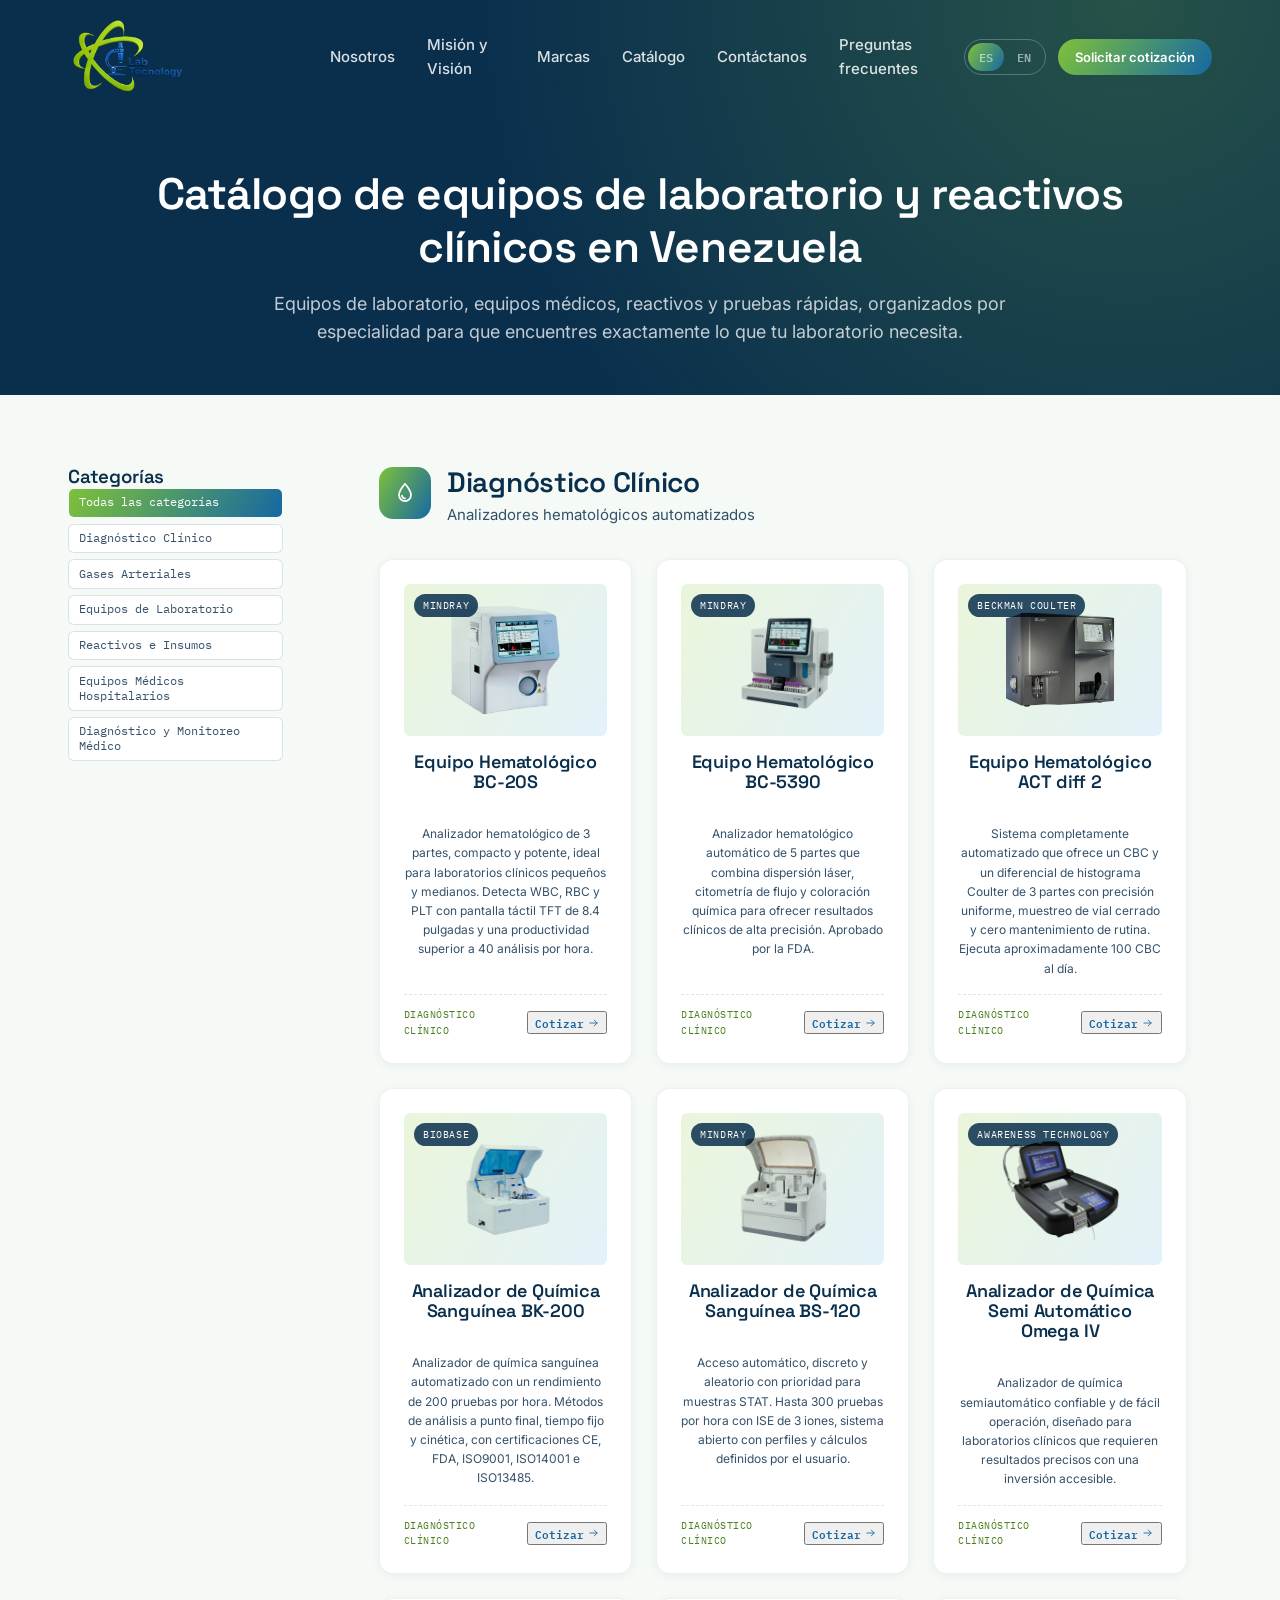
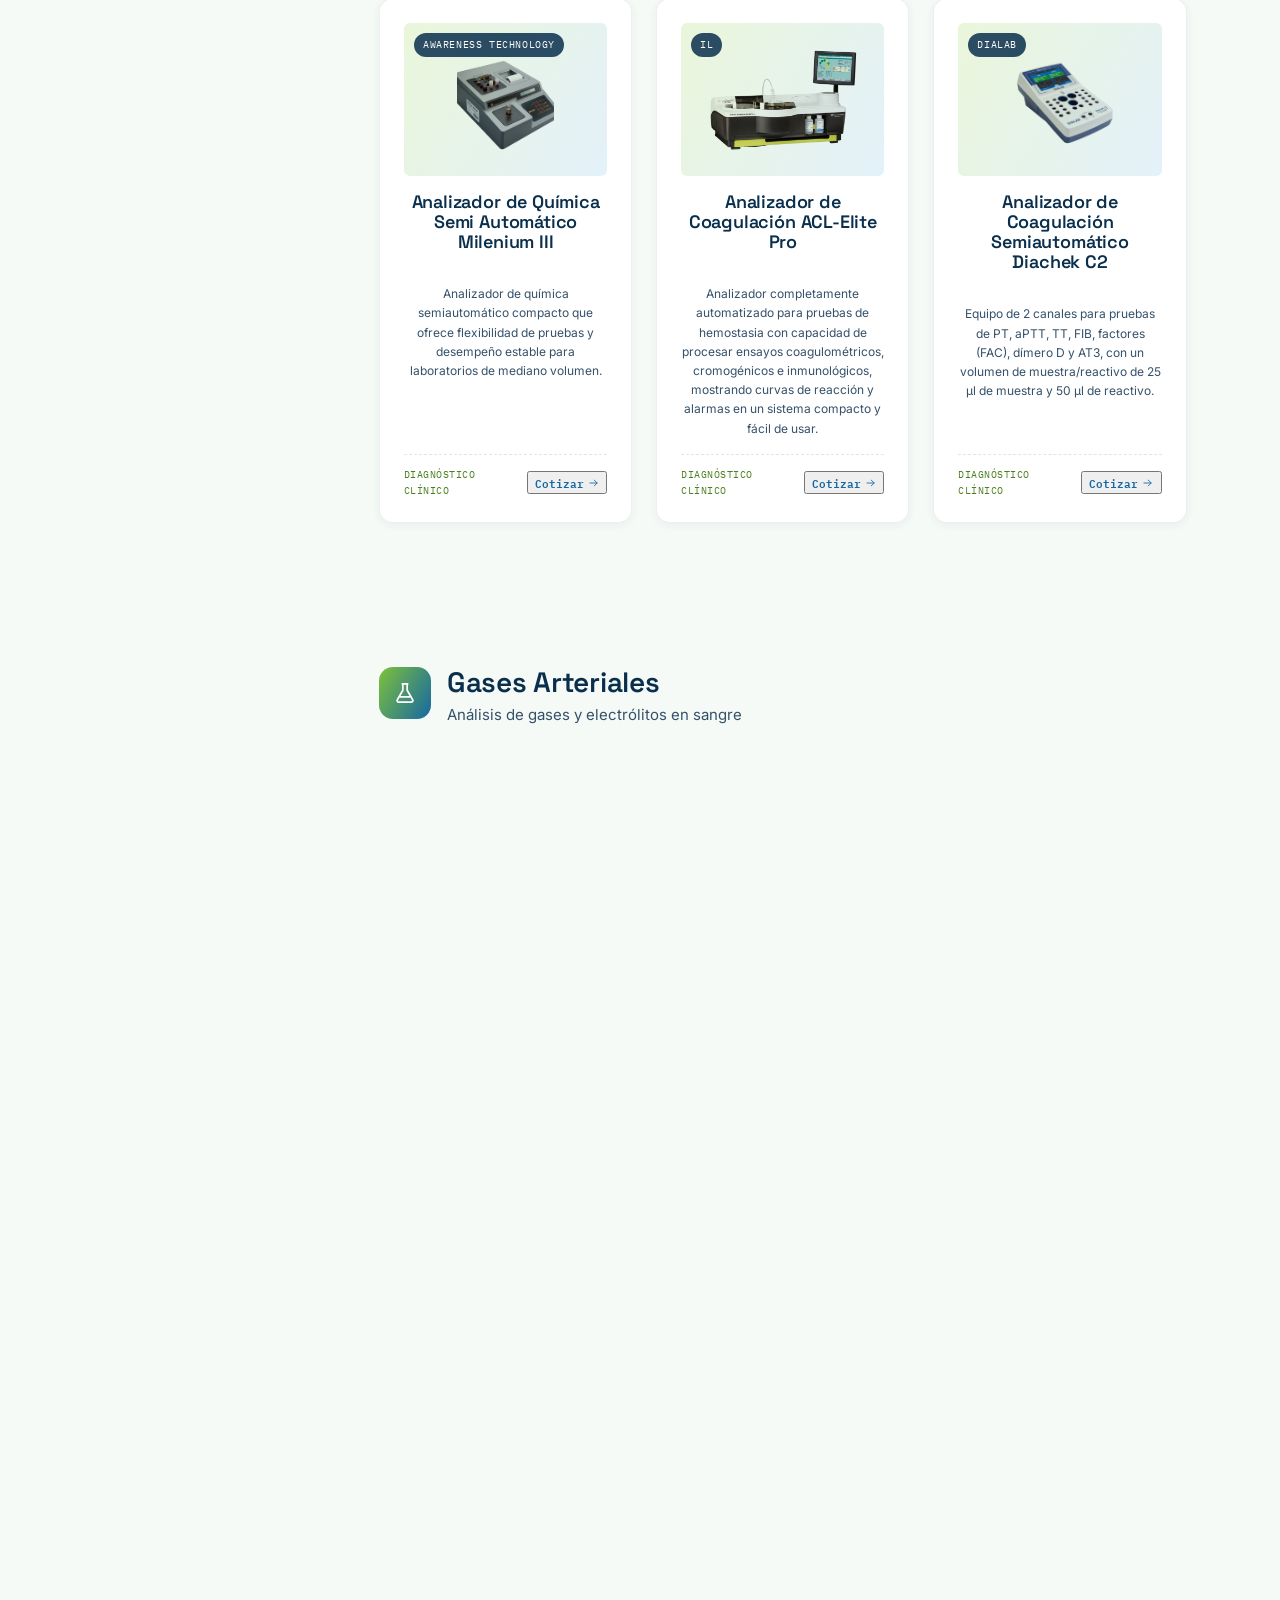
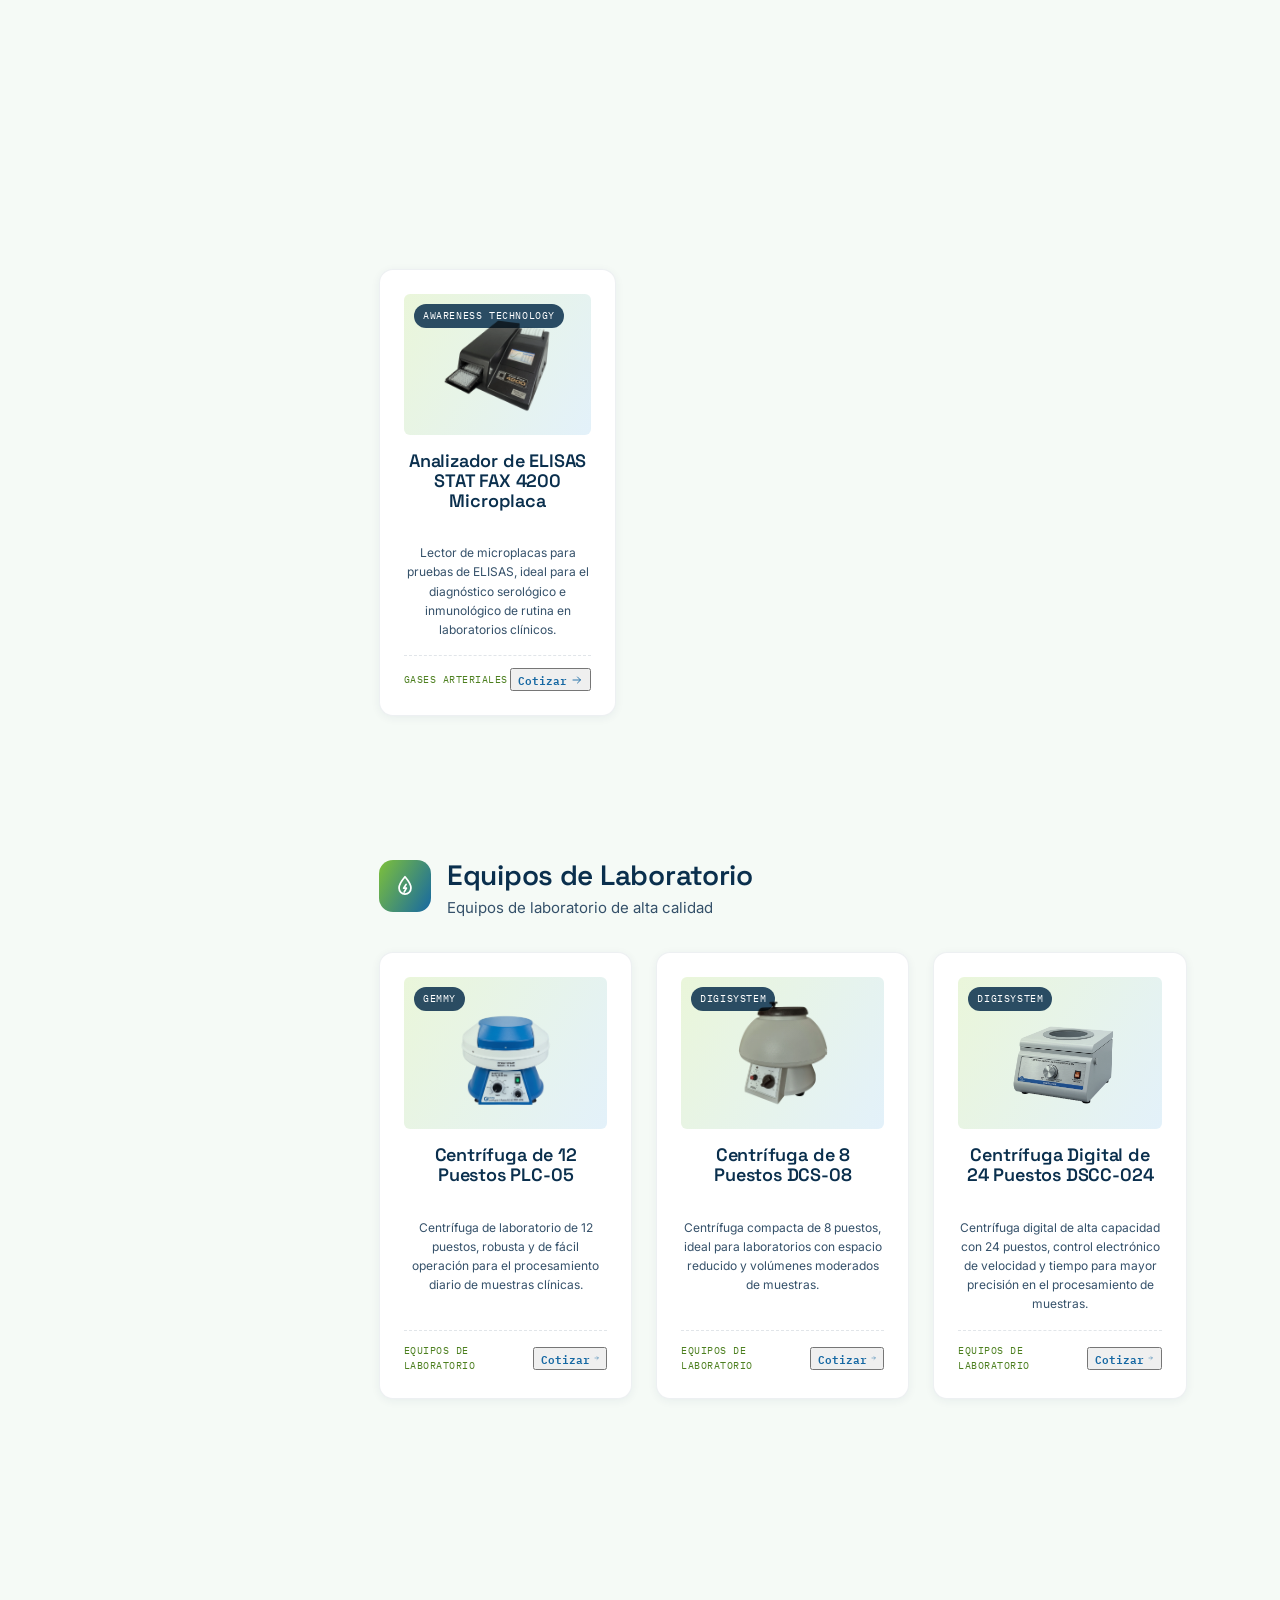
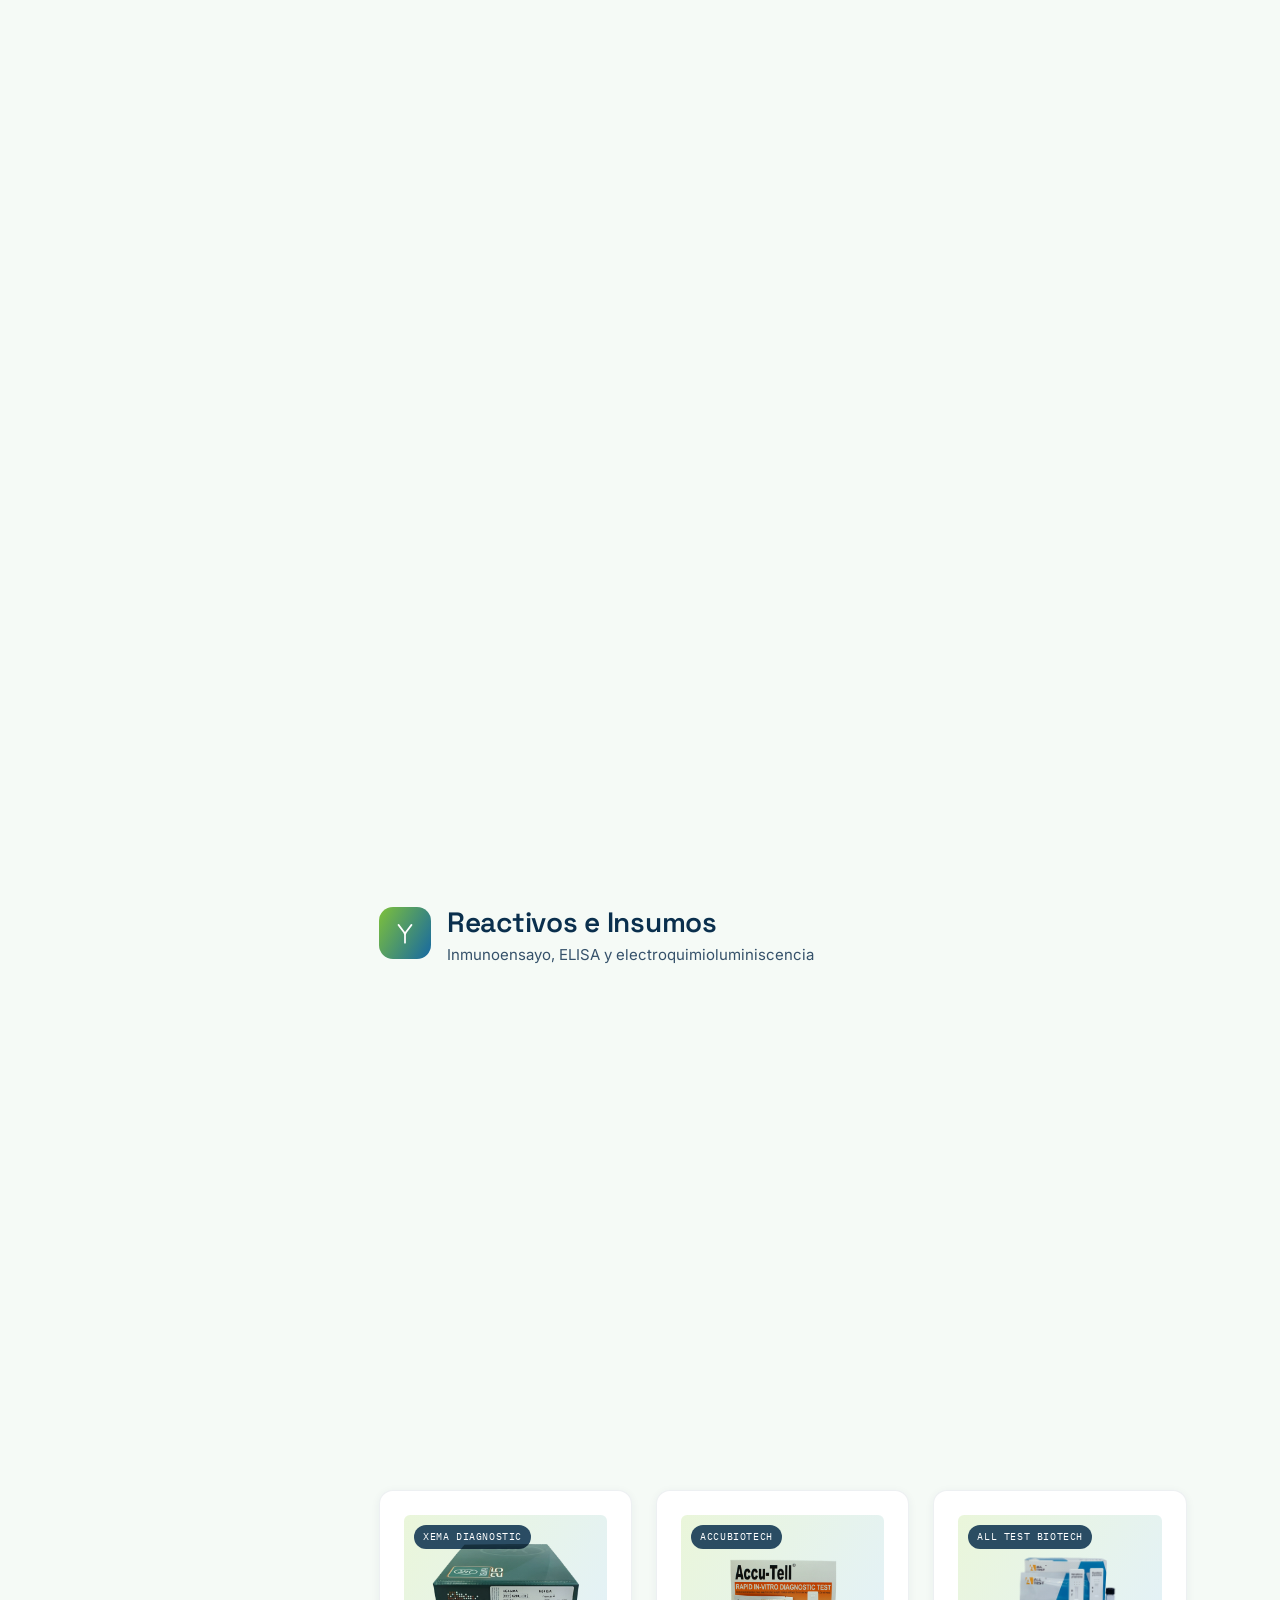
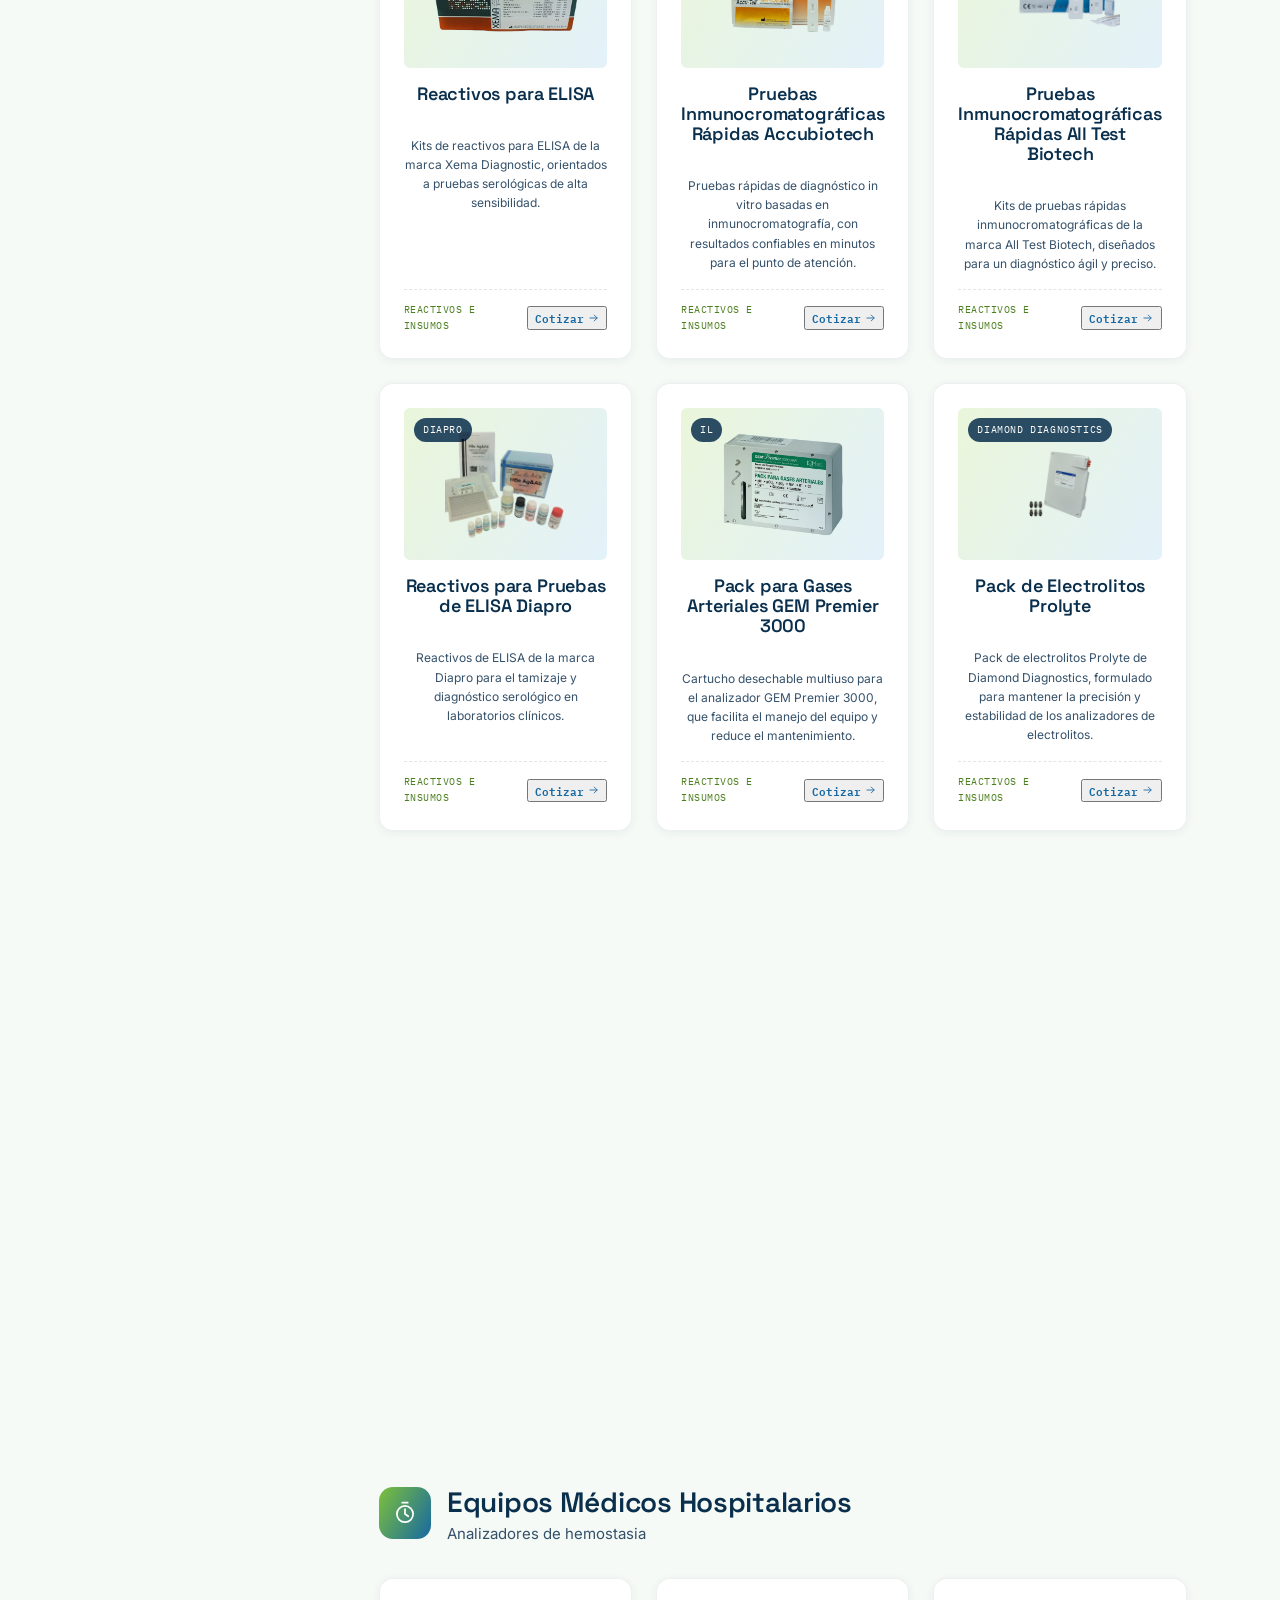
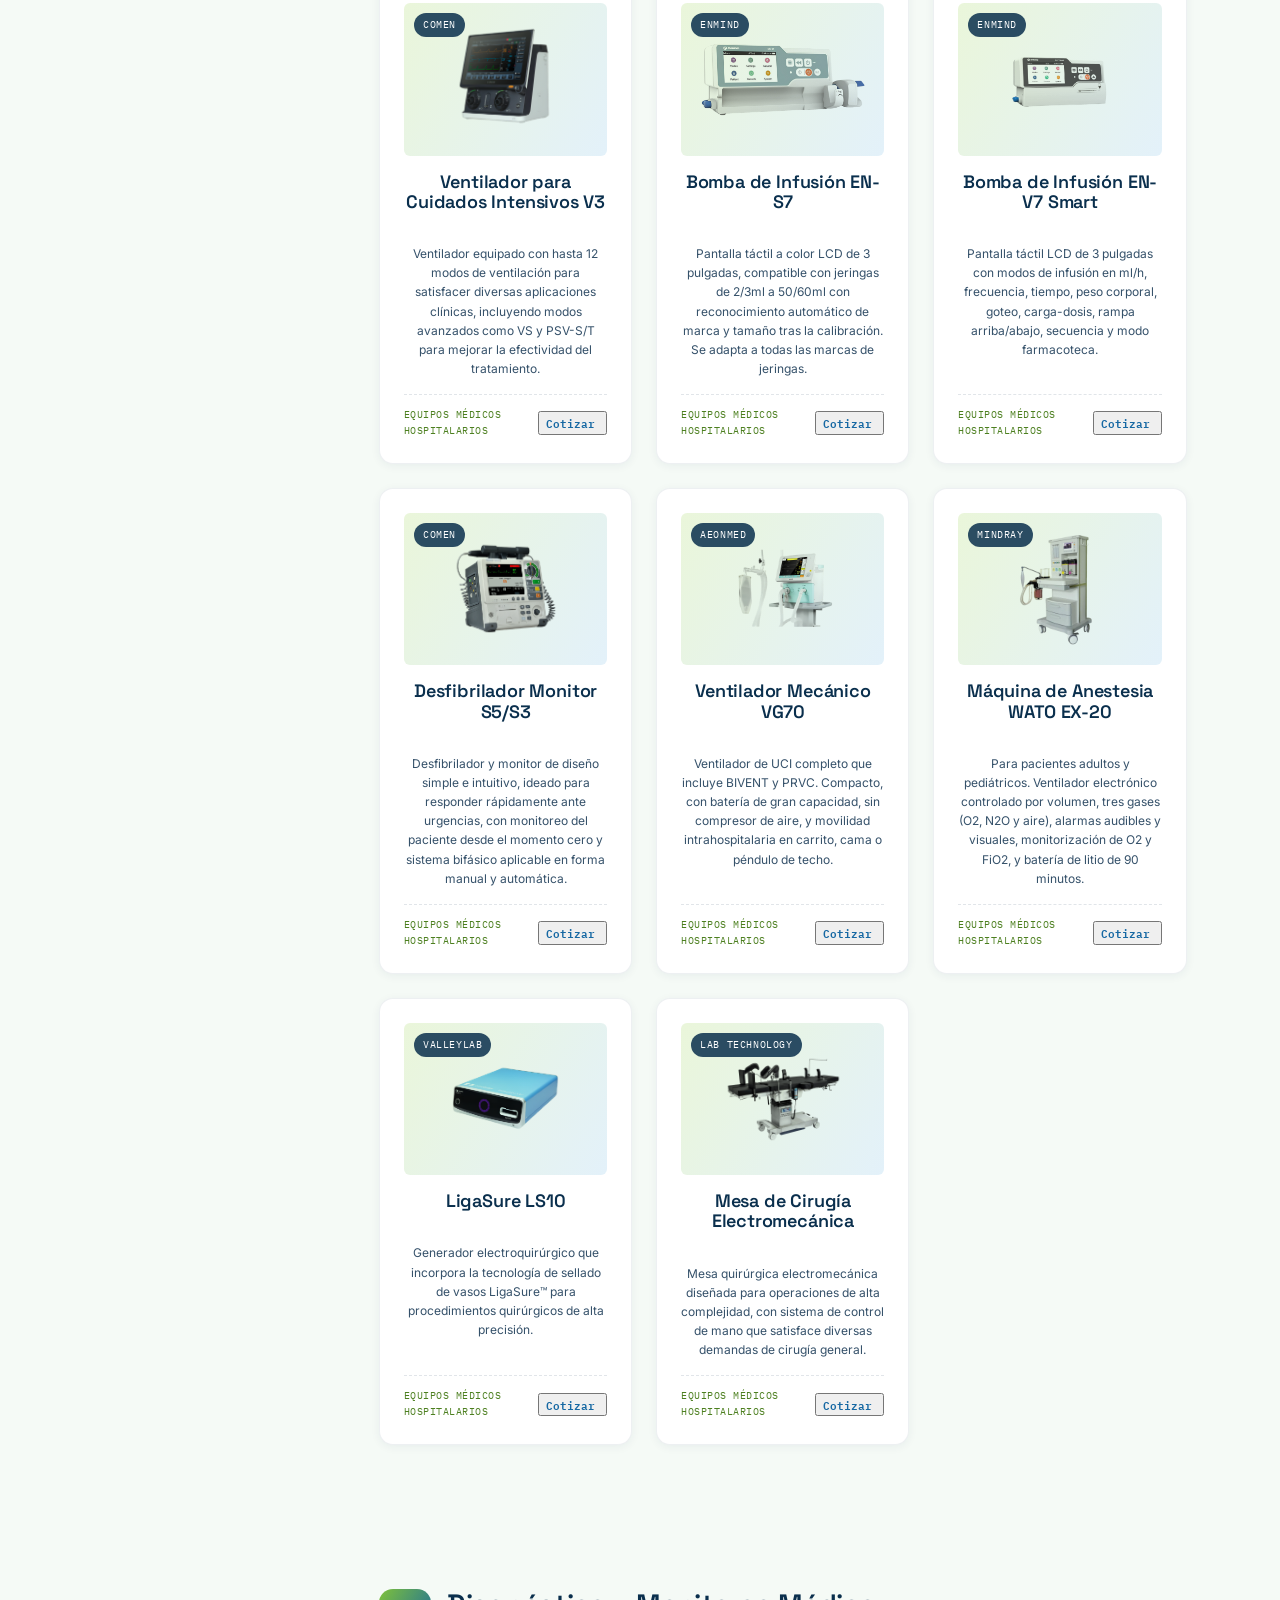
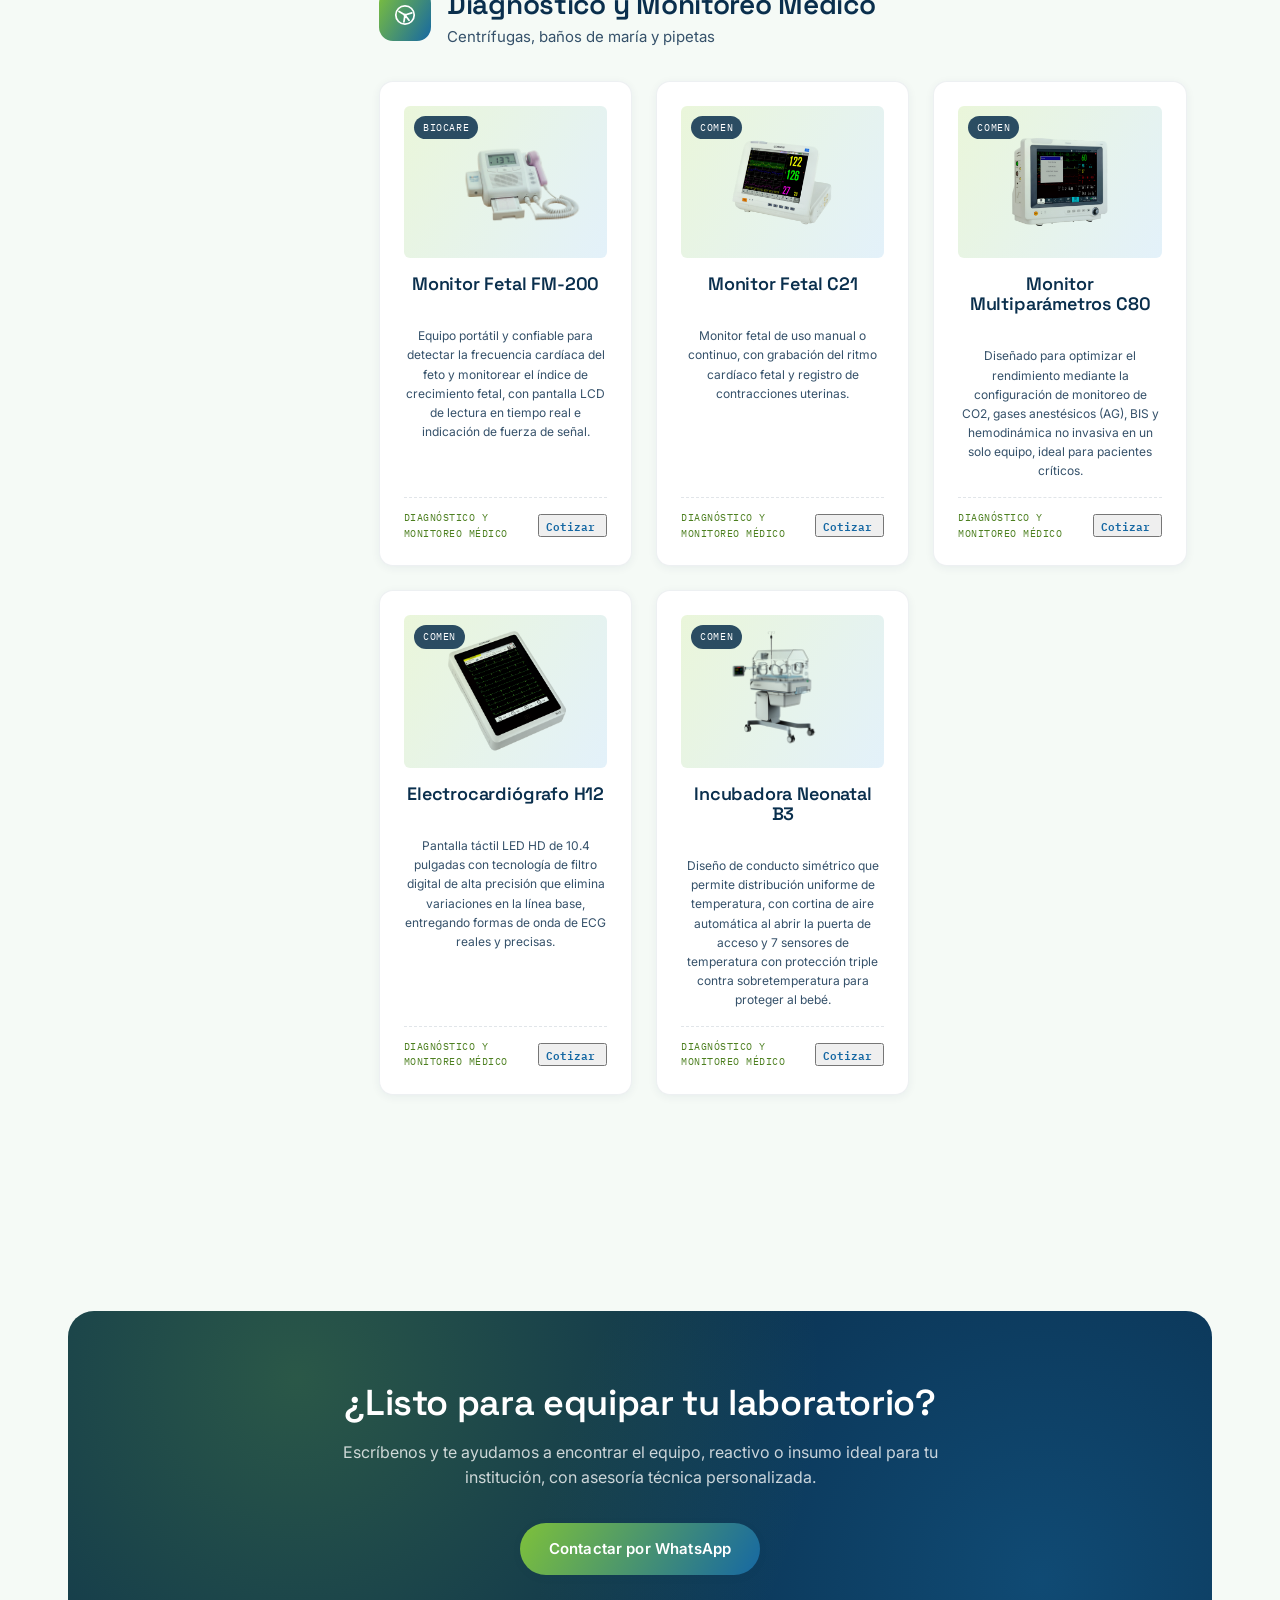
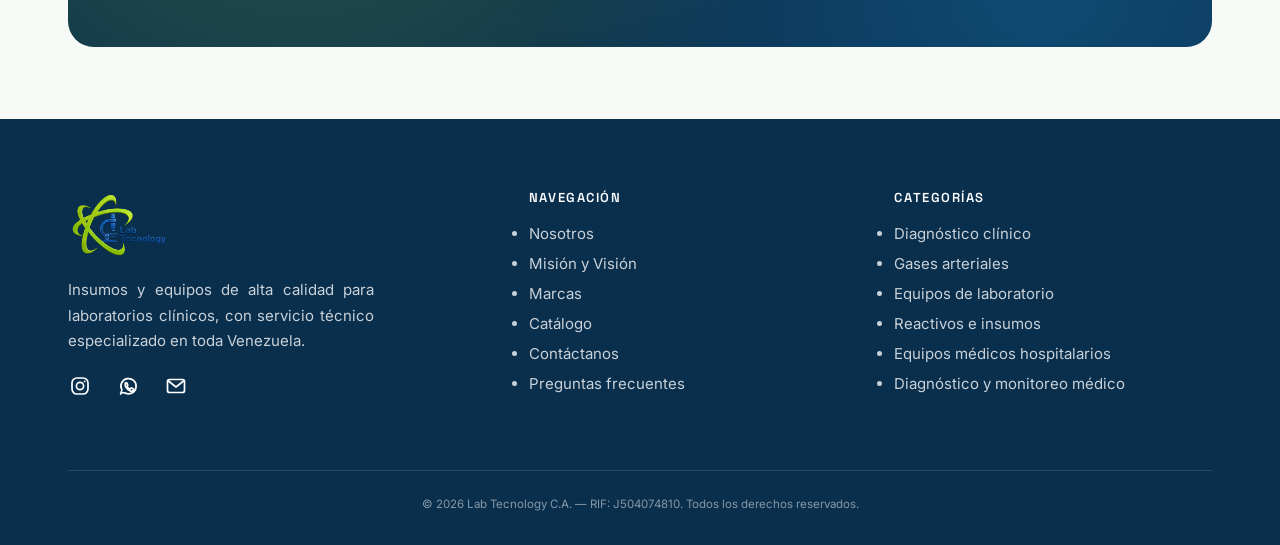
==== commit 68b8db10: "Agregar seccion FAQ con acordeon interactivo y actualizar navegacion" ====
--- a/catalogo.html
+++ b/catalogo.html
@@ -124,6 +124,7 @@
         <li><a href="index.html#marcas" data-i18n="nav.brands">Marcas</a></li>
         <li><a href="catalogo.html" data-i18n="nav.catalog">Catálogo</a></li>
         <li><a href="index.html#contacto" data-i18n="nav.contact">Contáctanos</a></li>
+        <li><a href="#faq" data-i18n="nav.faq">Preguntas frecuentes</a></li>
       </ul>
       <div class="nav__actions">
         <div class="lang-switch" role="group" aria-label="Language switch">
@@ -196,6 +197,7 @@
           <li><a href="index.html#marcas" data-i18n="nav.brands">Marcas</a></li>
           <li><a href="catalogo.html" data-i18n="nav.catalog">Catálogo</a></li>
           <li><a href="index.html#contacto" data-i18n="nav.contact">Contáctanos</a></li>
+          <li><a href="index.html#faq" data-i18n="nav.faq">Preguntas frecuentes</a></li>
         </ul>
       </div>
       <div class="footer-col">
--- a/css/home.css
+++ b/css/home.css
@@ -794,4 +794,90 @@
 .form-note { 
   font-size: var(--fs-xs); 
   color: var(--c-ink-soft); 
+}
+
+/* ==========================================================================
+   FAQ Section Accordion — Lab Tecnology C.A.
+   ========================================================================== */
+
+.faq-accordion {
+  max-width: 820px;
+  margin-inline: auto;
+  margin-top: var(--sp-7);
+  display: flex;
+  flex-direction: column;
+  gap: var(--sp-4);
+}
+
+.faq-item {
+  background: var(--c-white, #ffffff);
+  border: 1px solid rgba(10, 47, 77, 0.08);
+  border-radius: var(--radius-md);
+  overflow: hidden;
+  transition: border-color var(--dur-med) var(--ease-out), box-shadow var(--dur-med) var(--ease-out);
+}
+
+.faq-item:hover {
+  border-color: rgba(126, 193, 58, 0.4); /* Resaltado verde al hacer hover */
+}
+
+.faq-item[open] {
+  border-color: var(--c-blue-900, #0a2f4d);
+  box-shadow: var(--shadow-sm);
+}
+
+.faq-item__question {
+  padding: var(--sp-5) var(--sp-6);
+  font-family: var(--font-heading, "Space Grotesk", sans-serif);
+  font-weight: 600;
+  font-size: var(--fs-md);
+  color: var(--c-blue-900, #0a2f4d);
+  cursor: pointer;
+  display: flex;
+  align-items: center;
+  justify-content: space-between;
+  gap: var(--sp-4);
+  list-style: none; /* Elimina la flecha nativa de details */
+  user-select: none;
+}
+
+.faq-item__question::-webkit-details-marker {
+  display: none;
+}
+
+.faq-item__icon {
+  width: 20px;
+  height: 20px;
+  flex-shrink: 0;
+  stroke: var(--c-blue-900, #0a2f4d);
+  transition: transform var(--dur-med) var(--ease-out), stroke var(--dur-med) var(--ease-out);
+}
+
+.faq-item[open] .faq-item__icon {
+  transform: rotate(90deg);
+  stroke: var(--c-green-500, #7ec13a); /* Cambia a verde cuando está abierto */
+}
+
+.faq-item__answer {
+  padding: 0 var(--sp-6) var(--sp-6) var(--sp-6);
+  color: var(--c-ink-soft, #4a5568);
+  font-size: var(--fs-sm);
+  line-height: 1.6;
+  border-top: 1px solid transparent;
+}
+
+.faq-item[open] .faq-item__answer {
+  border-top-color: rgba(10, 47, 77, 0.05);
+  animation: faq-fade-in 0.3s ease-out;
+}
+
+@keyframes faq-fade-in {
+  from {
+    opacity: 0;
+    transform: translateY(-6px);
+  }
+  to {
+    opacity: 1;
+    transform: translateY(0);
+  }
 }
--- a/css/catalog.css
+++ b/css/catalog.css
@@ -3,33 +3,44 @@
    ========================================================================== */
 
 .cat-hero {
-  /* Solución al solapamiento: padding para despejar el header fixed */
+  /* Padding para despejar el header fixed */
   padding-top: clamp(8rem, 14vw, 10.5rem);
   padding-bottom: var(--sp-7);
   background: var(--c-blue-900);
   color: var(--c-white);
   position: relative;
   overflow: hidden;
-}
+  text-align: center; /* Centra el contenido en el hero */
+}
+
 .cat-hero::before {
   content: "";
   position: absolute; inset: 0;
   background: radial-gradient(circle at 88% 0%, rgba(126,193,58,0.24), transparent 55%);
 }
+
 .cat-hero .container { 
-  position: relative; z-index: 1; 
-}
+  position: relative; 
+  z-index: 1; 
+  display: flex;
+  flex-direction: column;
+  align-items: center; /* Alinea los bloques al centro */
+}
+
 .cat-hero h1 { 
   color: var(--c-white); 
-  font-size: clamp(2rem, 4.4vw, var(--fs-3xl)); 
-  max-width: 20ch; 
-  /* Hereda automáticamente Space Grotesk desde base.css */
-}
+  font-size: clamp(2rem, 3.8vw, 2.75rem); 
+  max-width: 38ch; /* Da el espacio suficiente para exactamente 2 líneas */
+  margin-inline: auto;
+  line-height: 1.2;
+}
+
 .cat-hero p { 
   margin-top: var(--sp-4); 
   color: rgba(255,255,255,0.75); 
-  max-width: 60ch; 
+  max-width: 68ch; /* Alineado armónicamente con el margen del título */
   font-size: var(--fs-md); 
+  margin-inline: auto;
 }
 
 /* Layout Lateral ----------------------------------------------------------- */
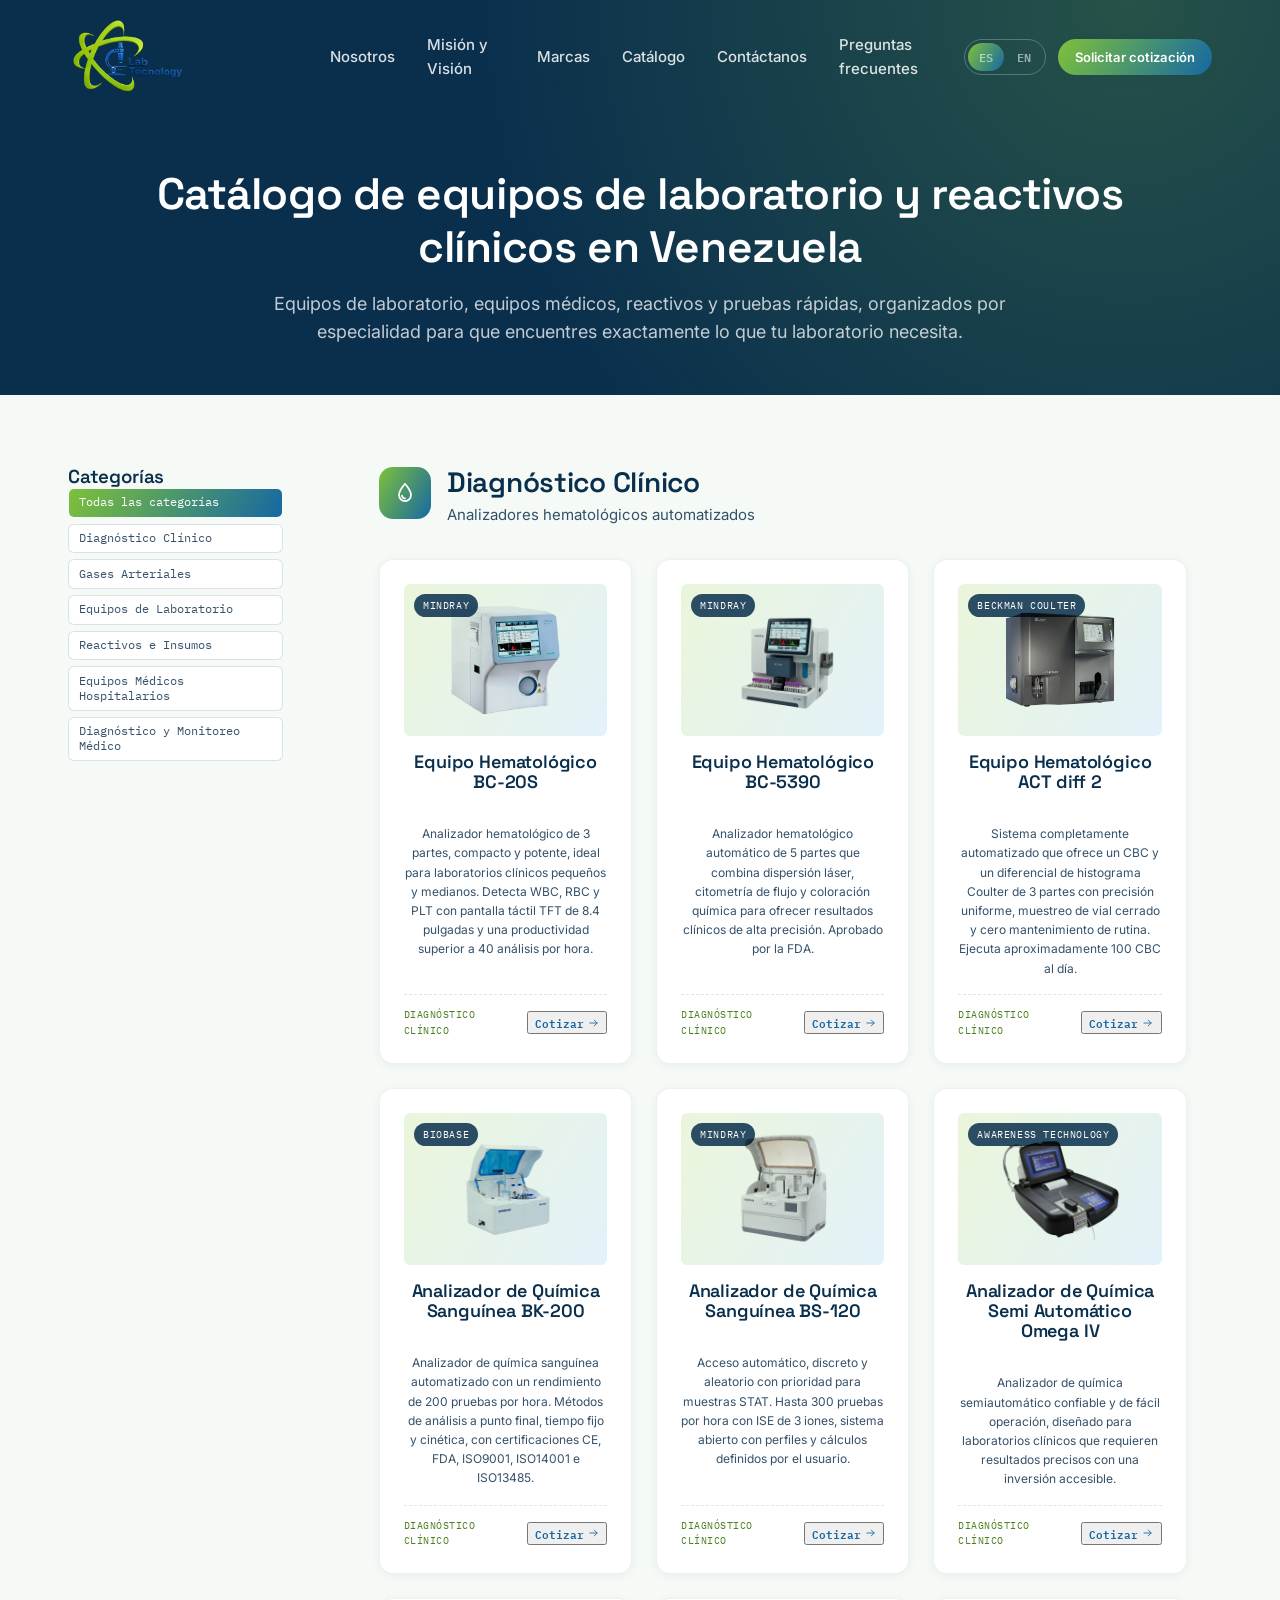
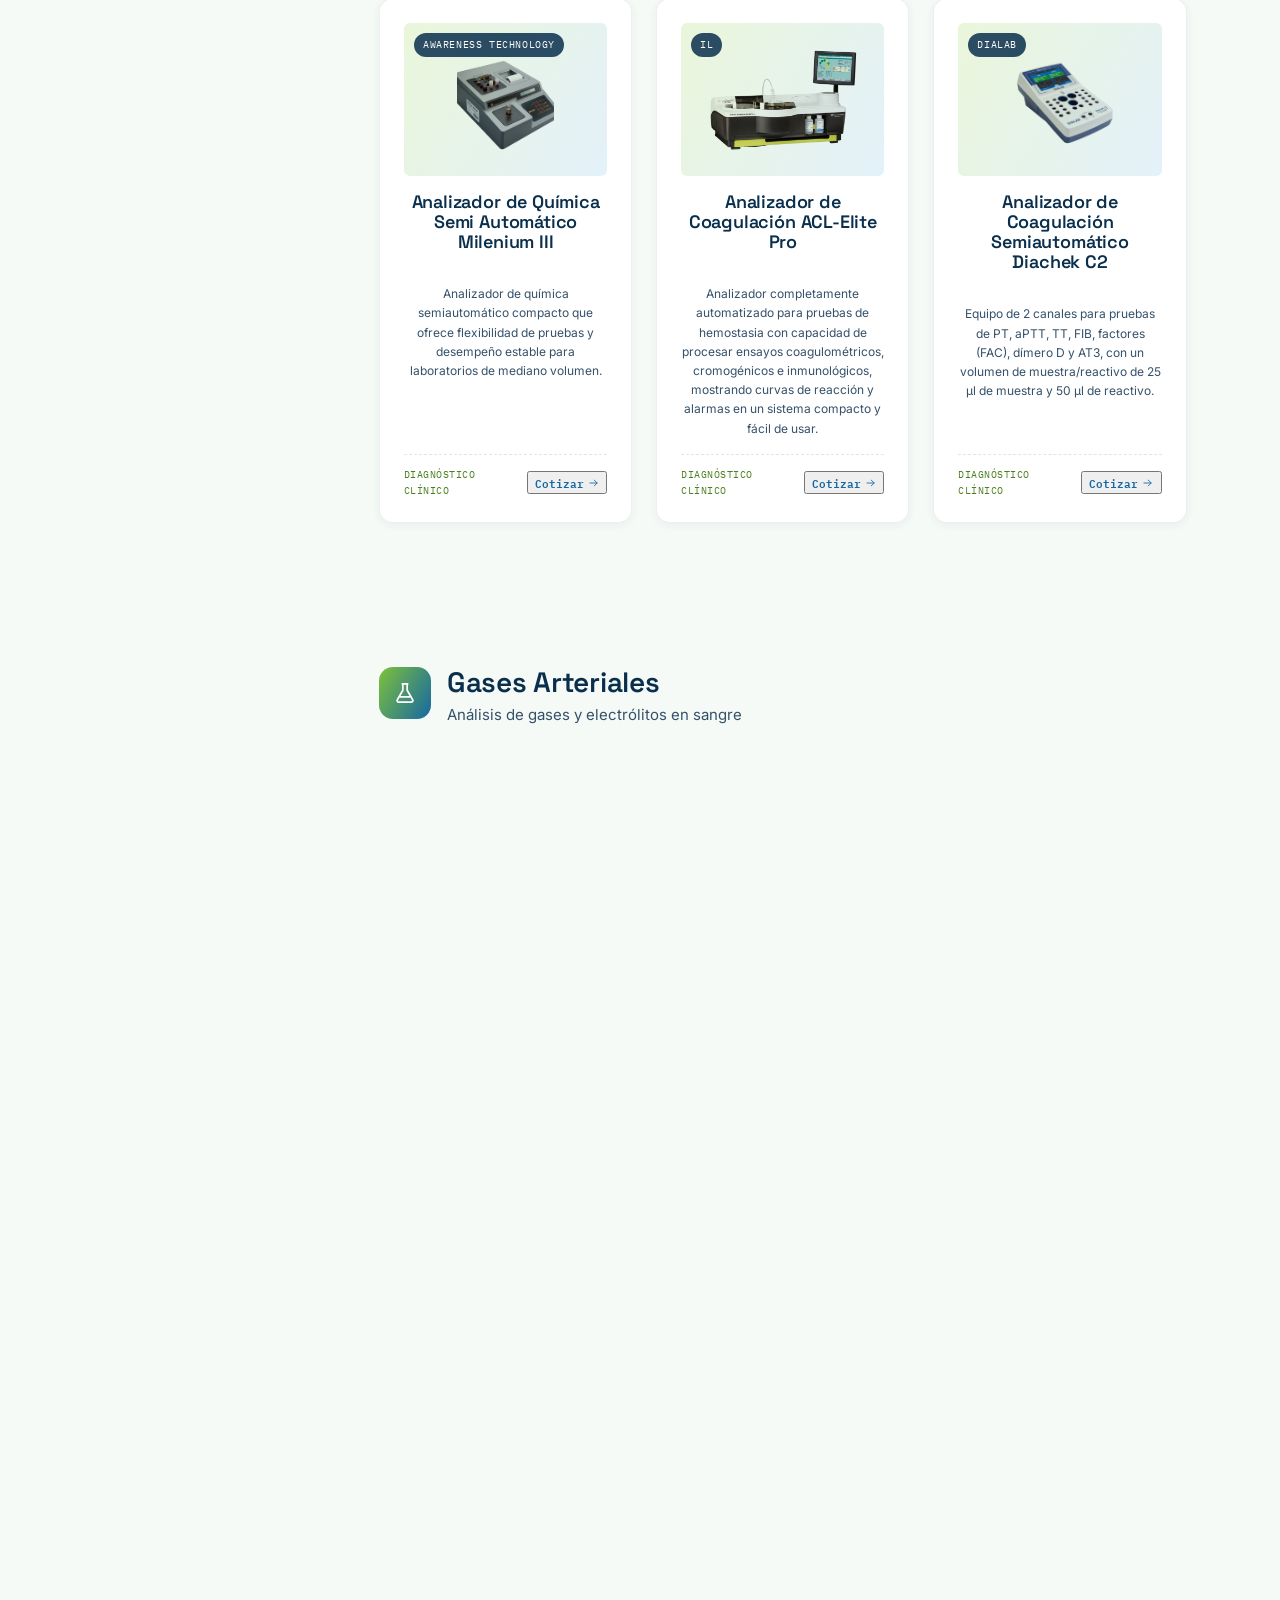
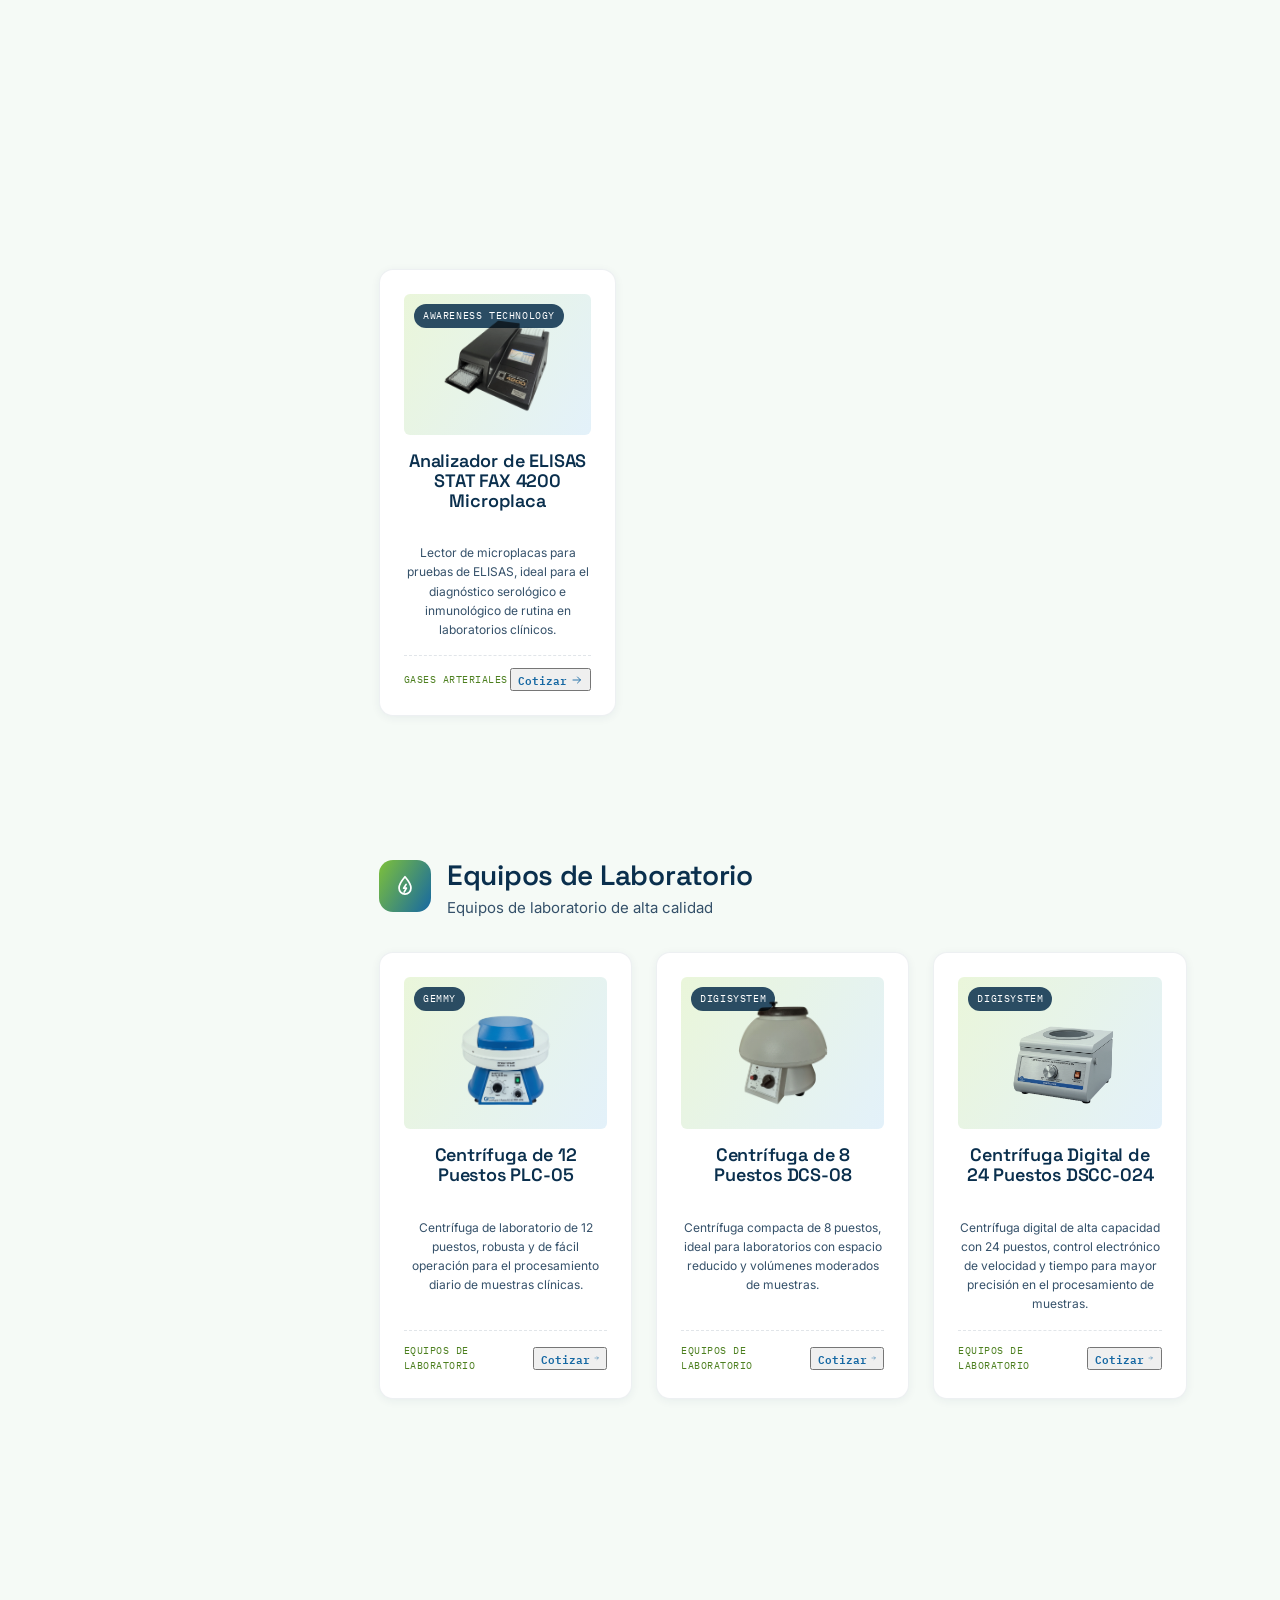
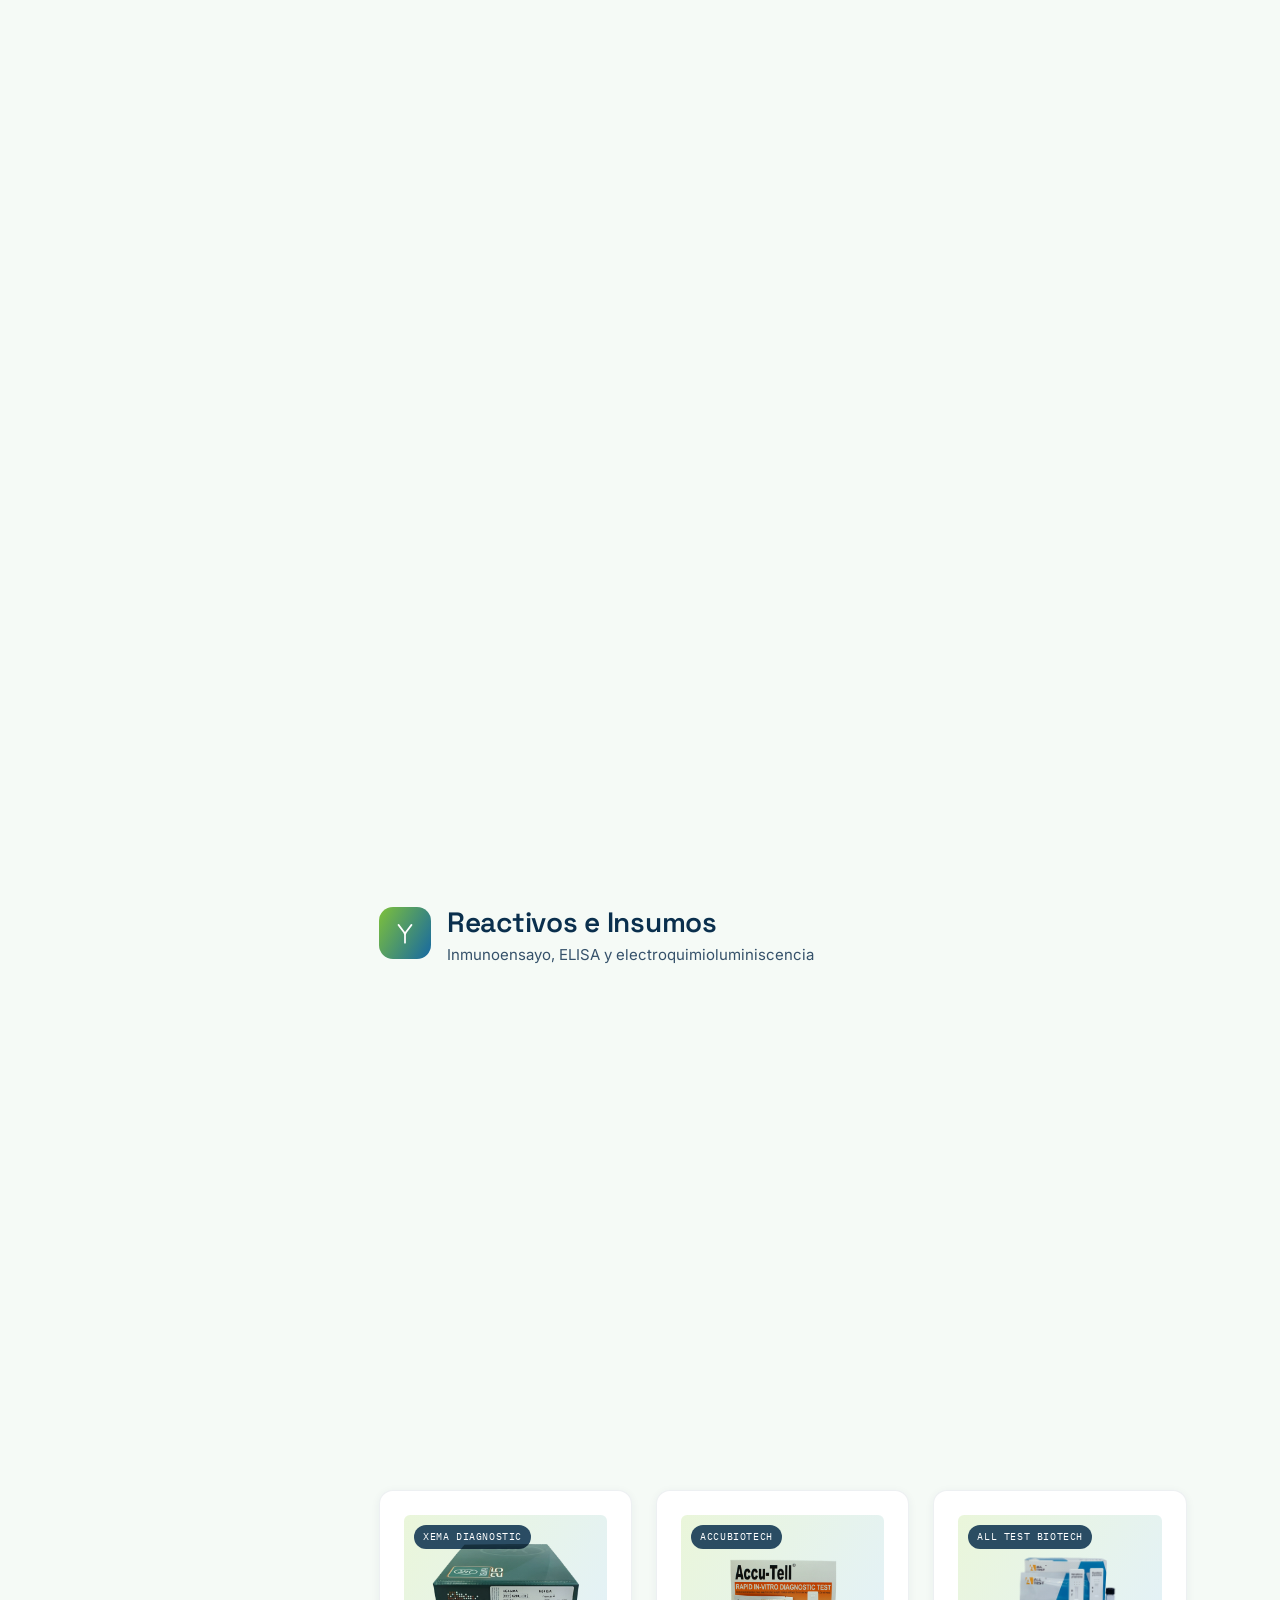
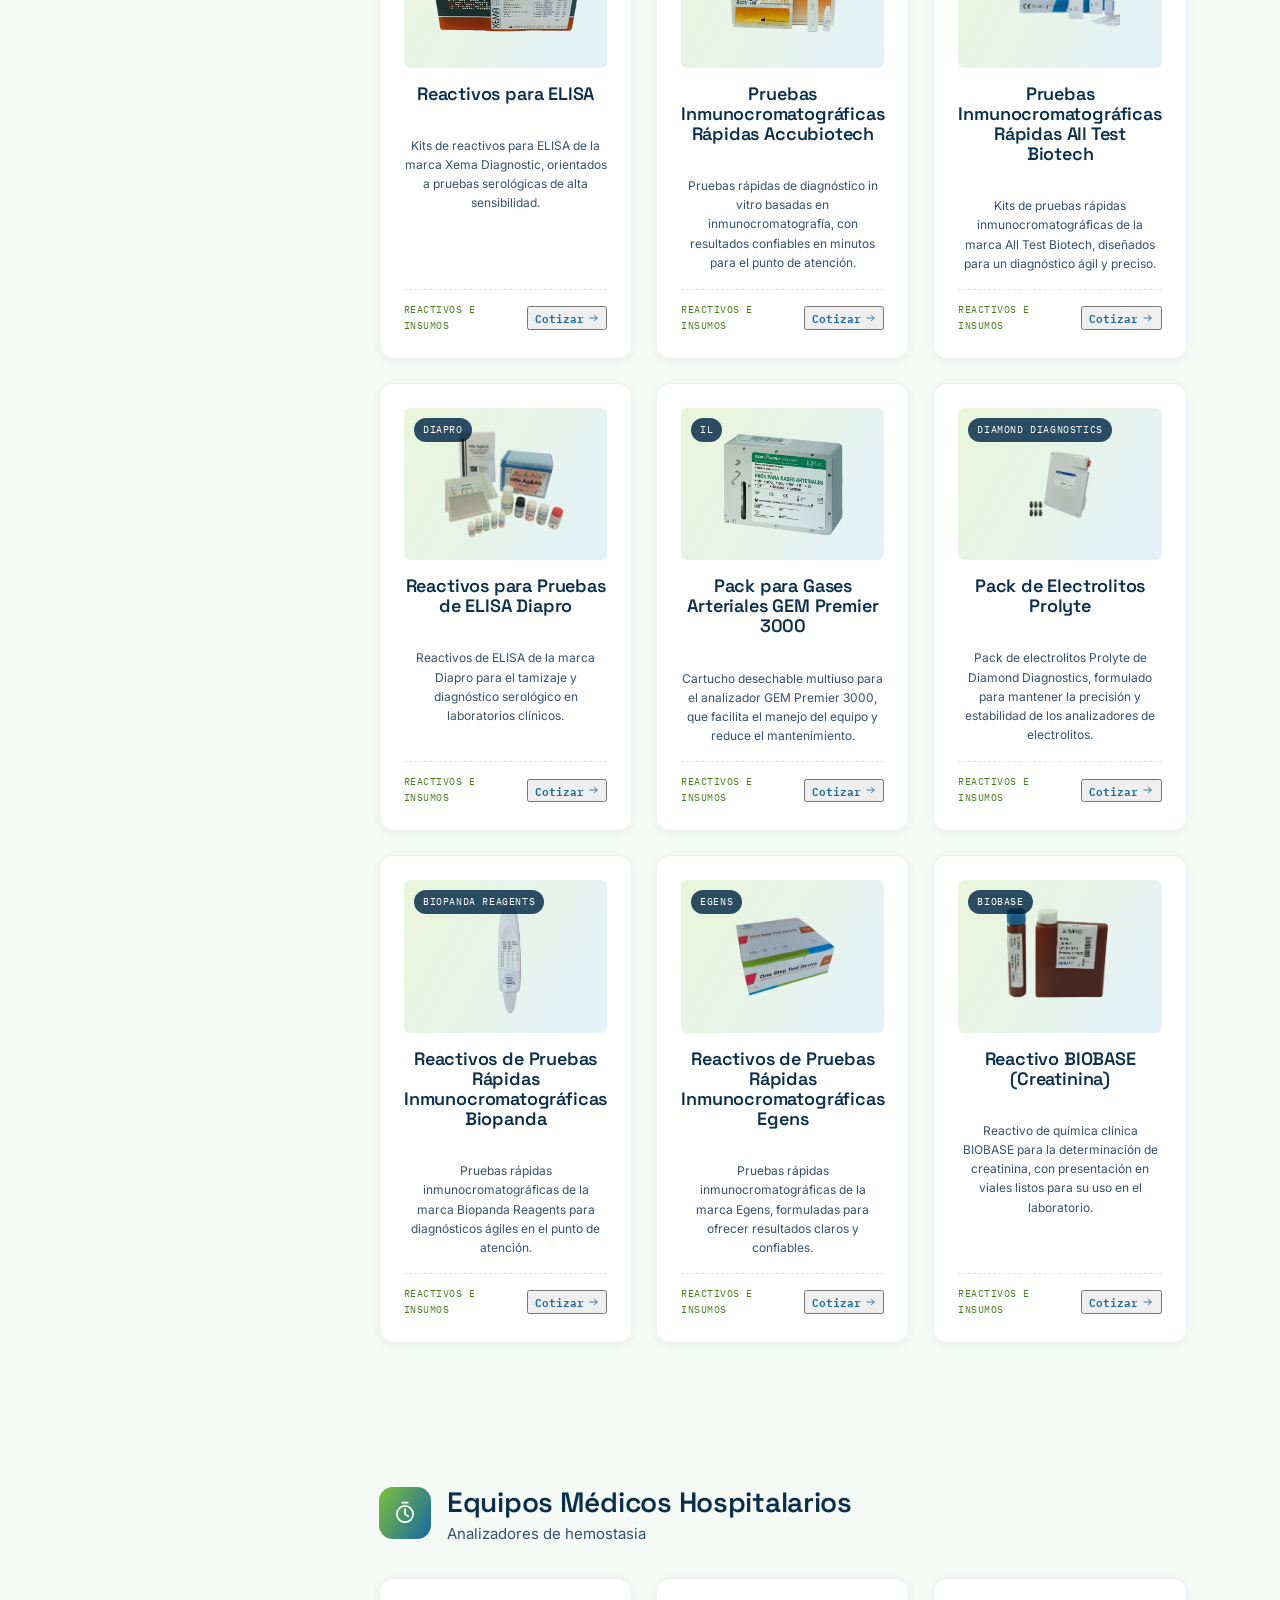
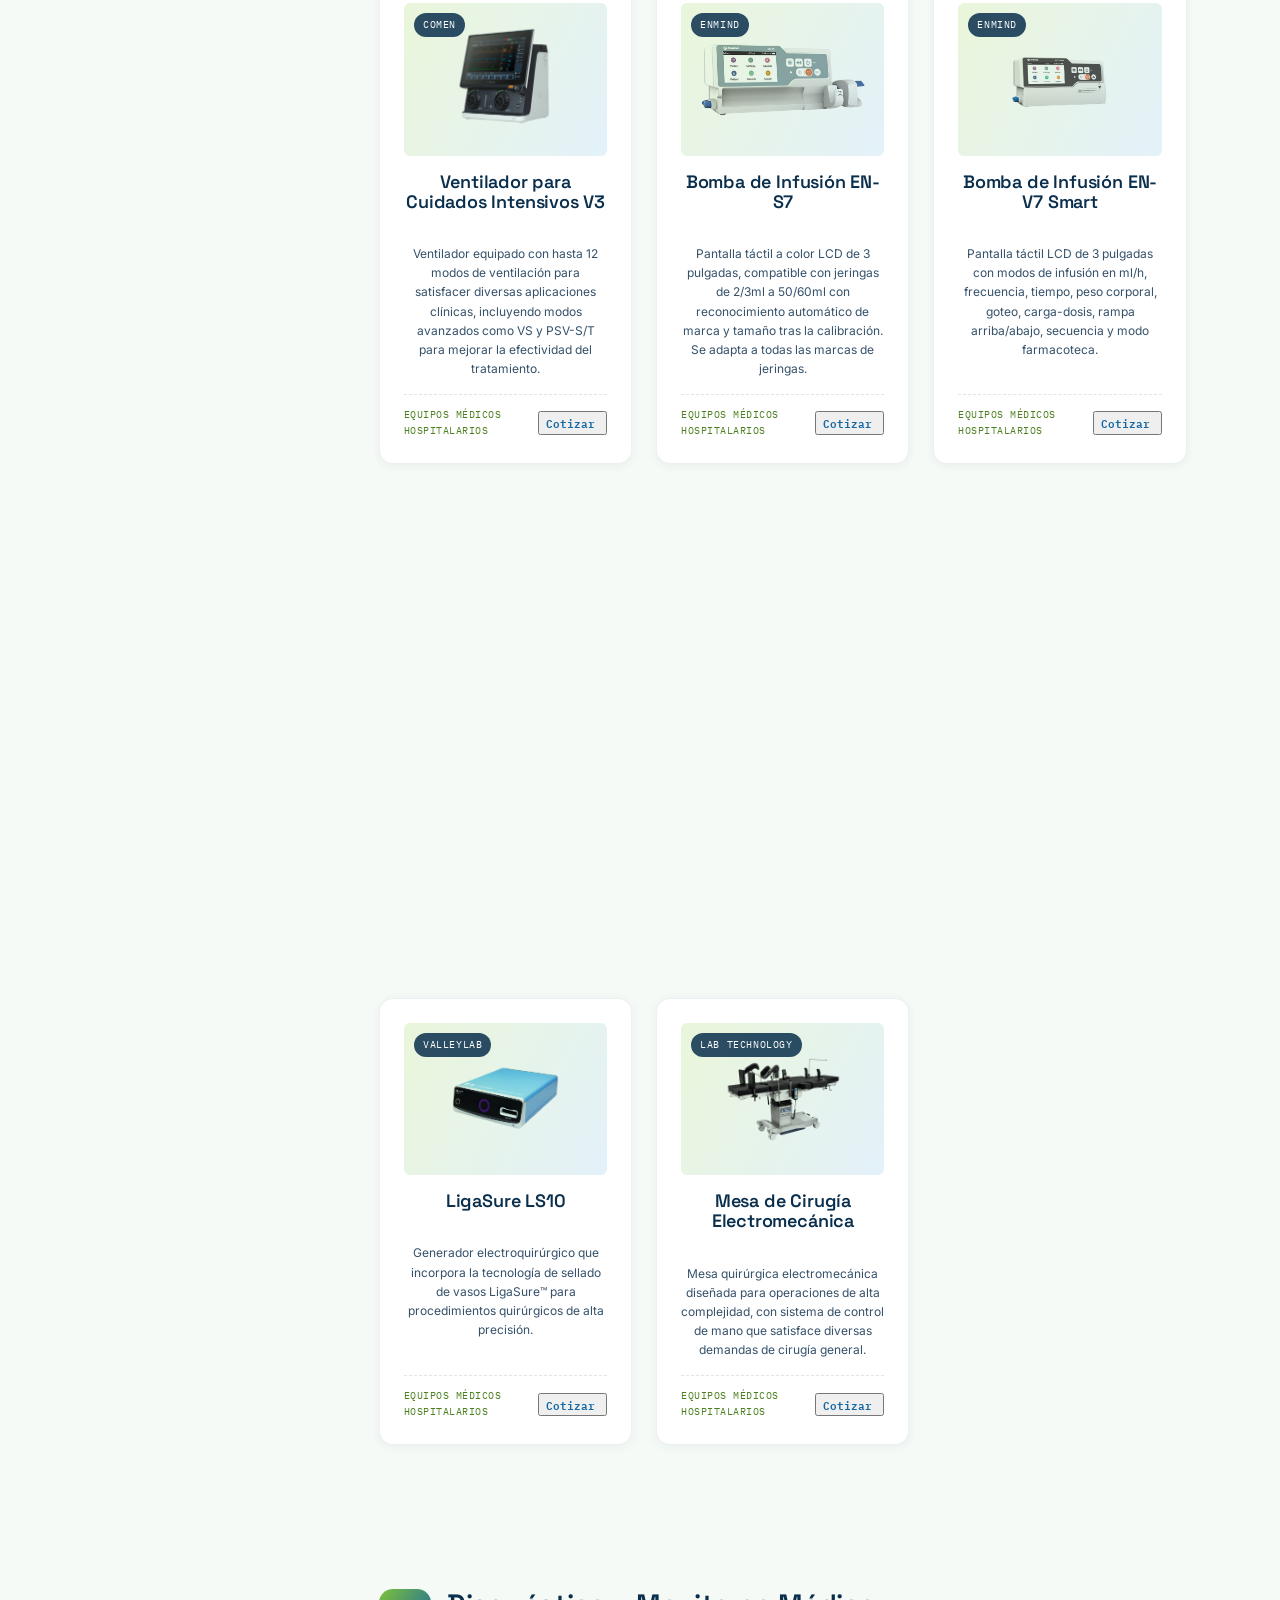
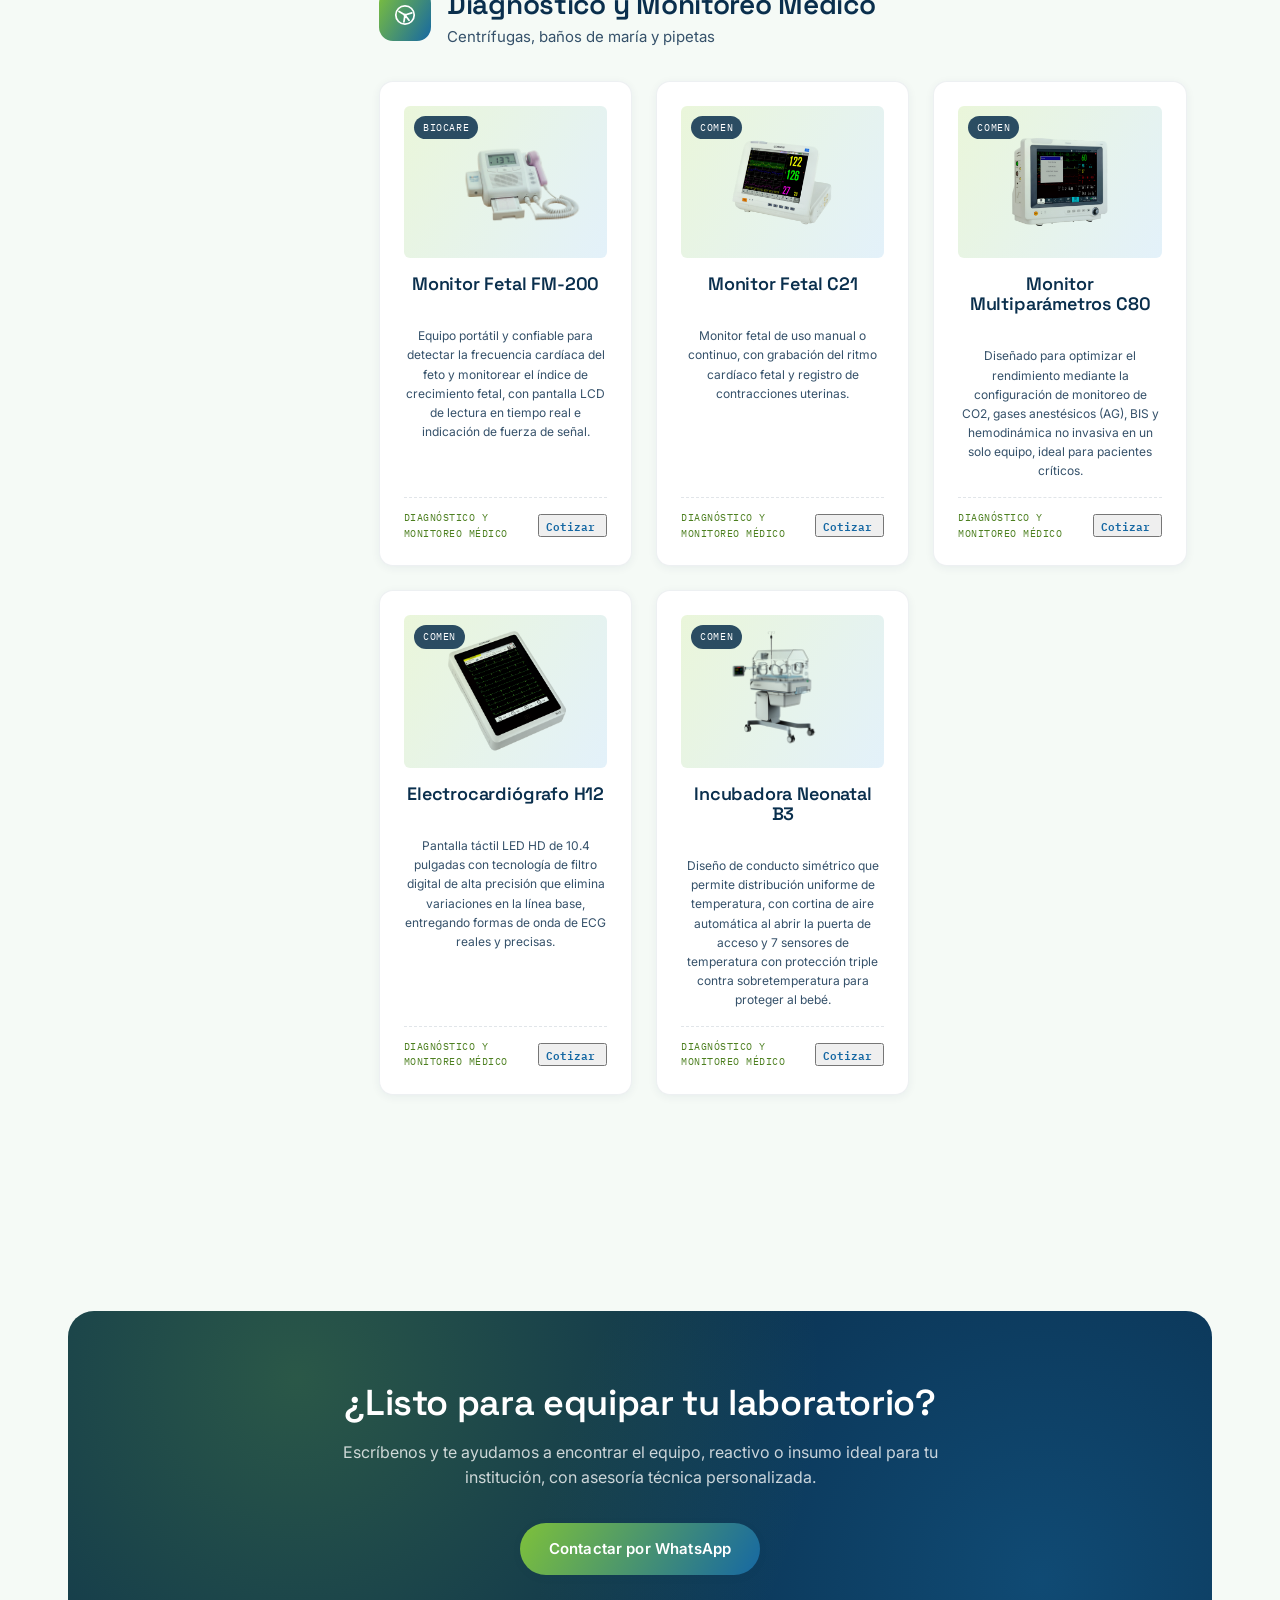
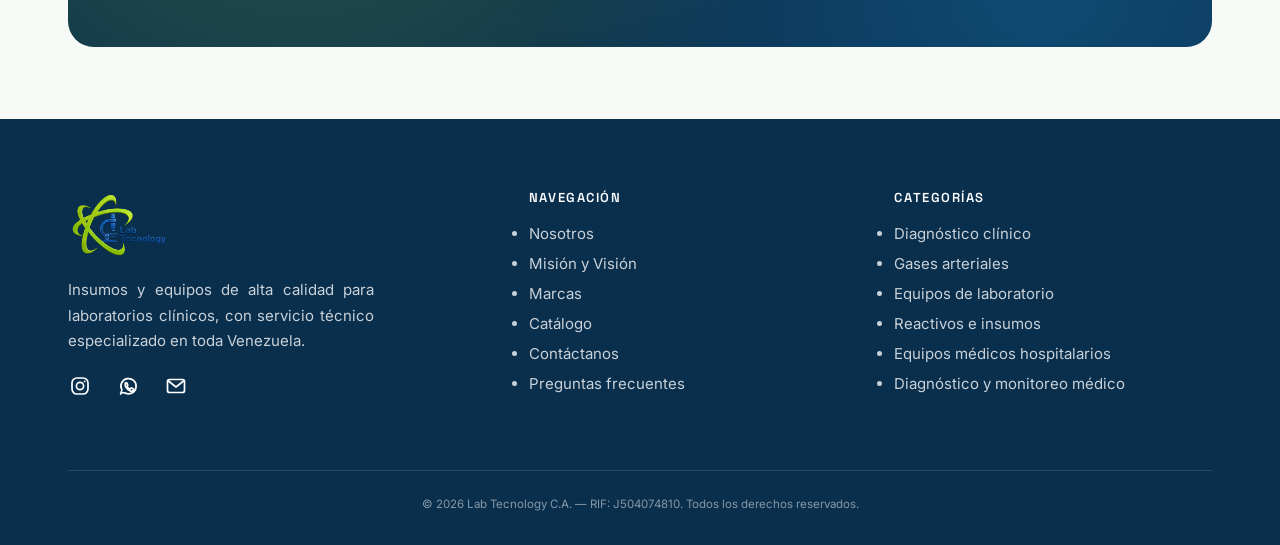
==== commit 545642e1: "Agregar seccion FAQ con acordeon interactivo y actualizar navegacion" ====
--- a/catalogo.html
+++ b/catalogo.html
@@ -186,7 +186,7 @@
         <div class="social-row" style="margin-top:1.25rem">
           <a href="https://instagram.com/labtecnologyca" target="_blank" rel="noopener" aria-label="Instagram"><svg><use href="#icon-instagram"></use></svg></a>
           <a href="https://wa.me/584122542185" target="_blank" rel="noopener" aria-label="WhatsApp"><svg><use href="#icon-whatsapp"></use></svg></a>
-          <a href="mailto:labtecnology@gmail.com" aria-label="Email"><svg><use href="#icon-mail"></use></svg></a>
+          <a href="mailto:labtecnologyca@gmail.com" aria-label="Email"><svg><use href="#icon-mail"></use></svg></a>
         </div>
       </div>
       <div class="footer-col">
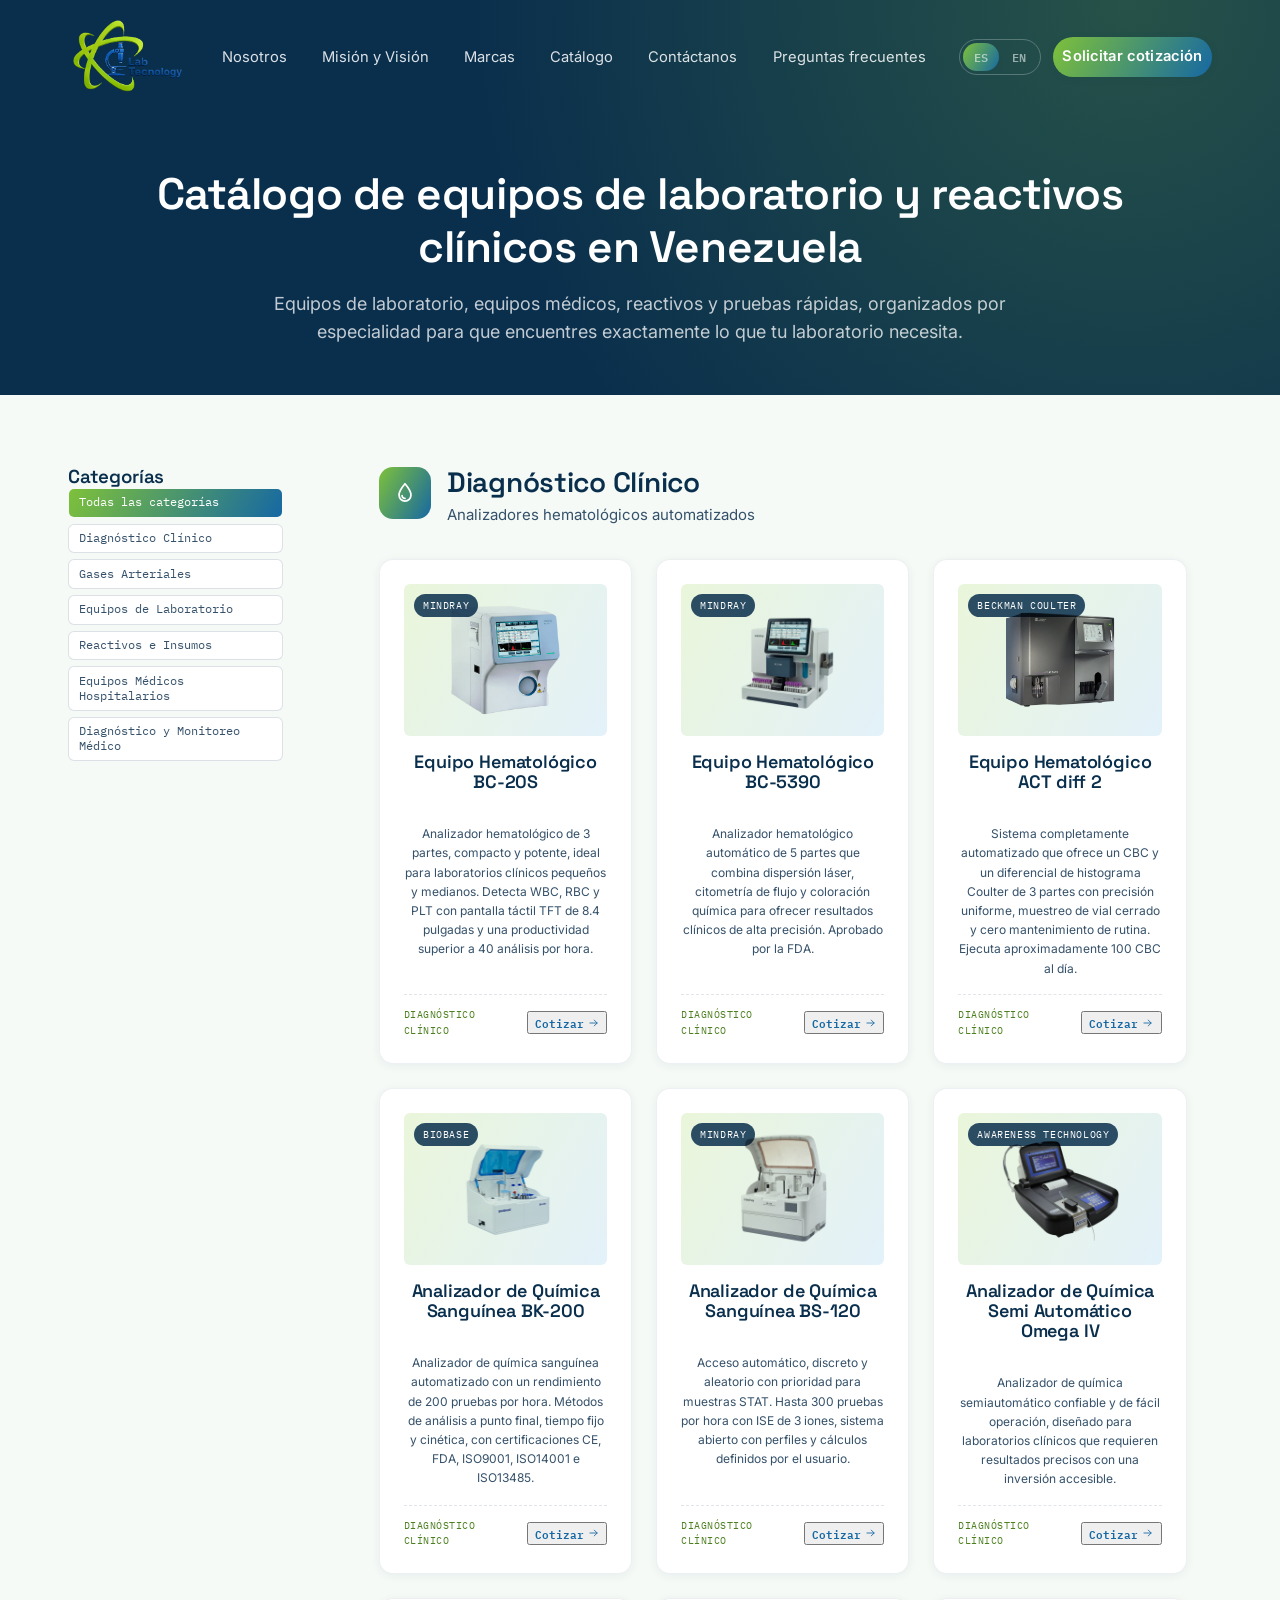
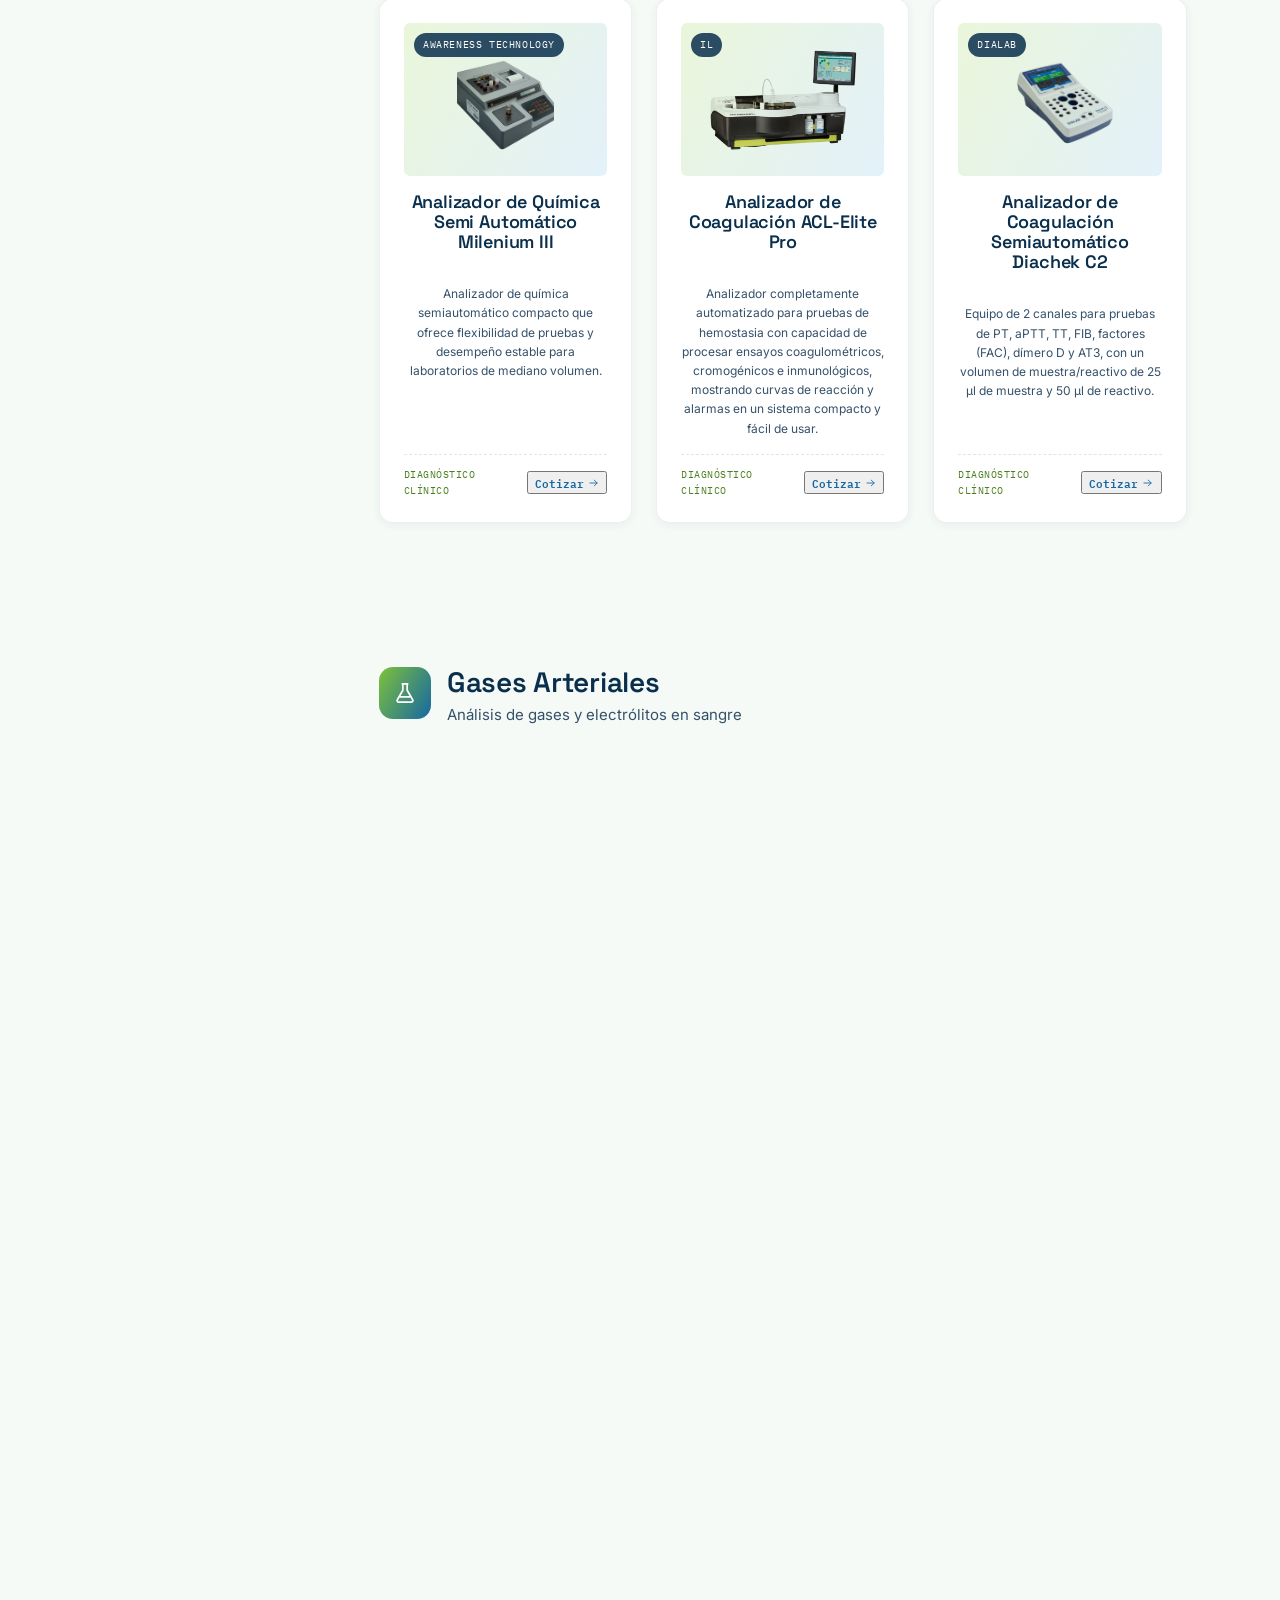
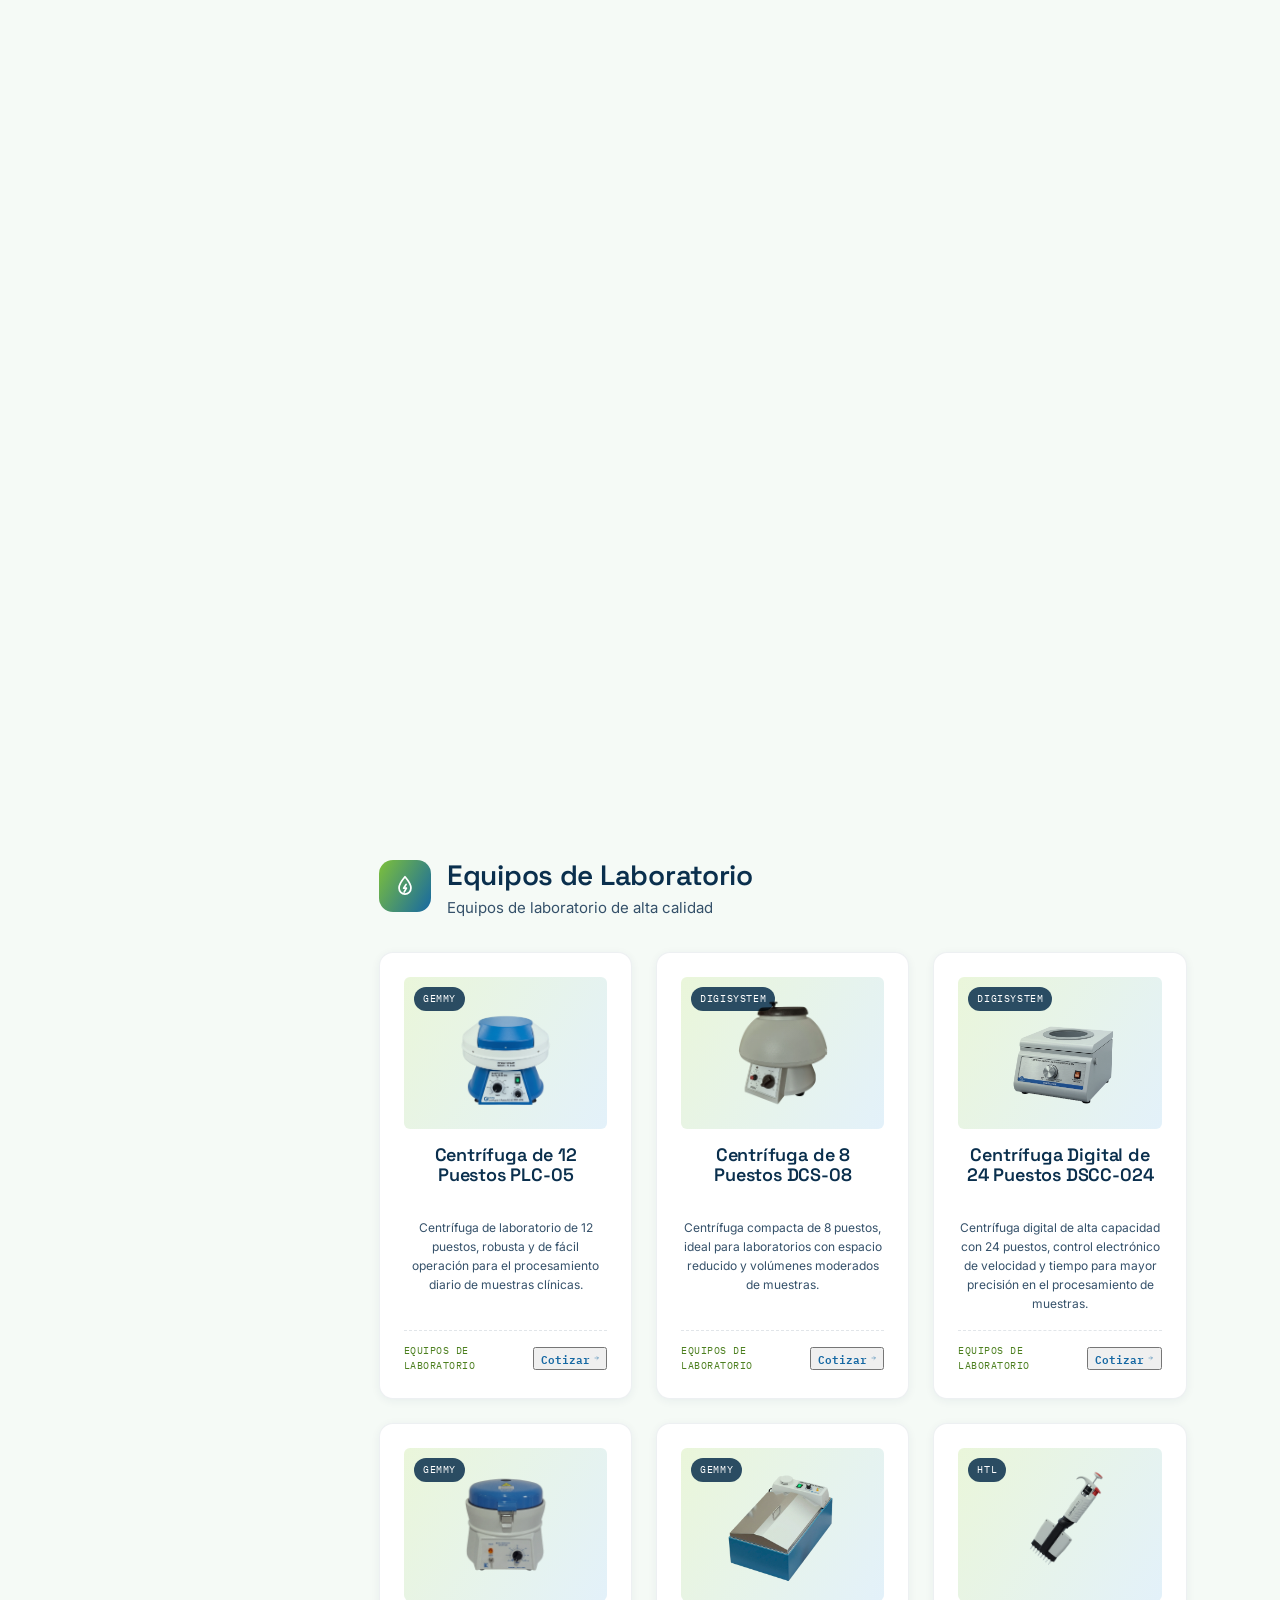
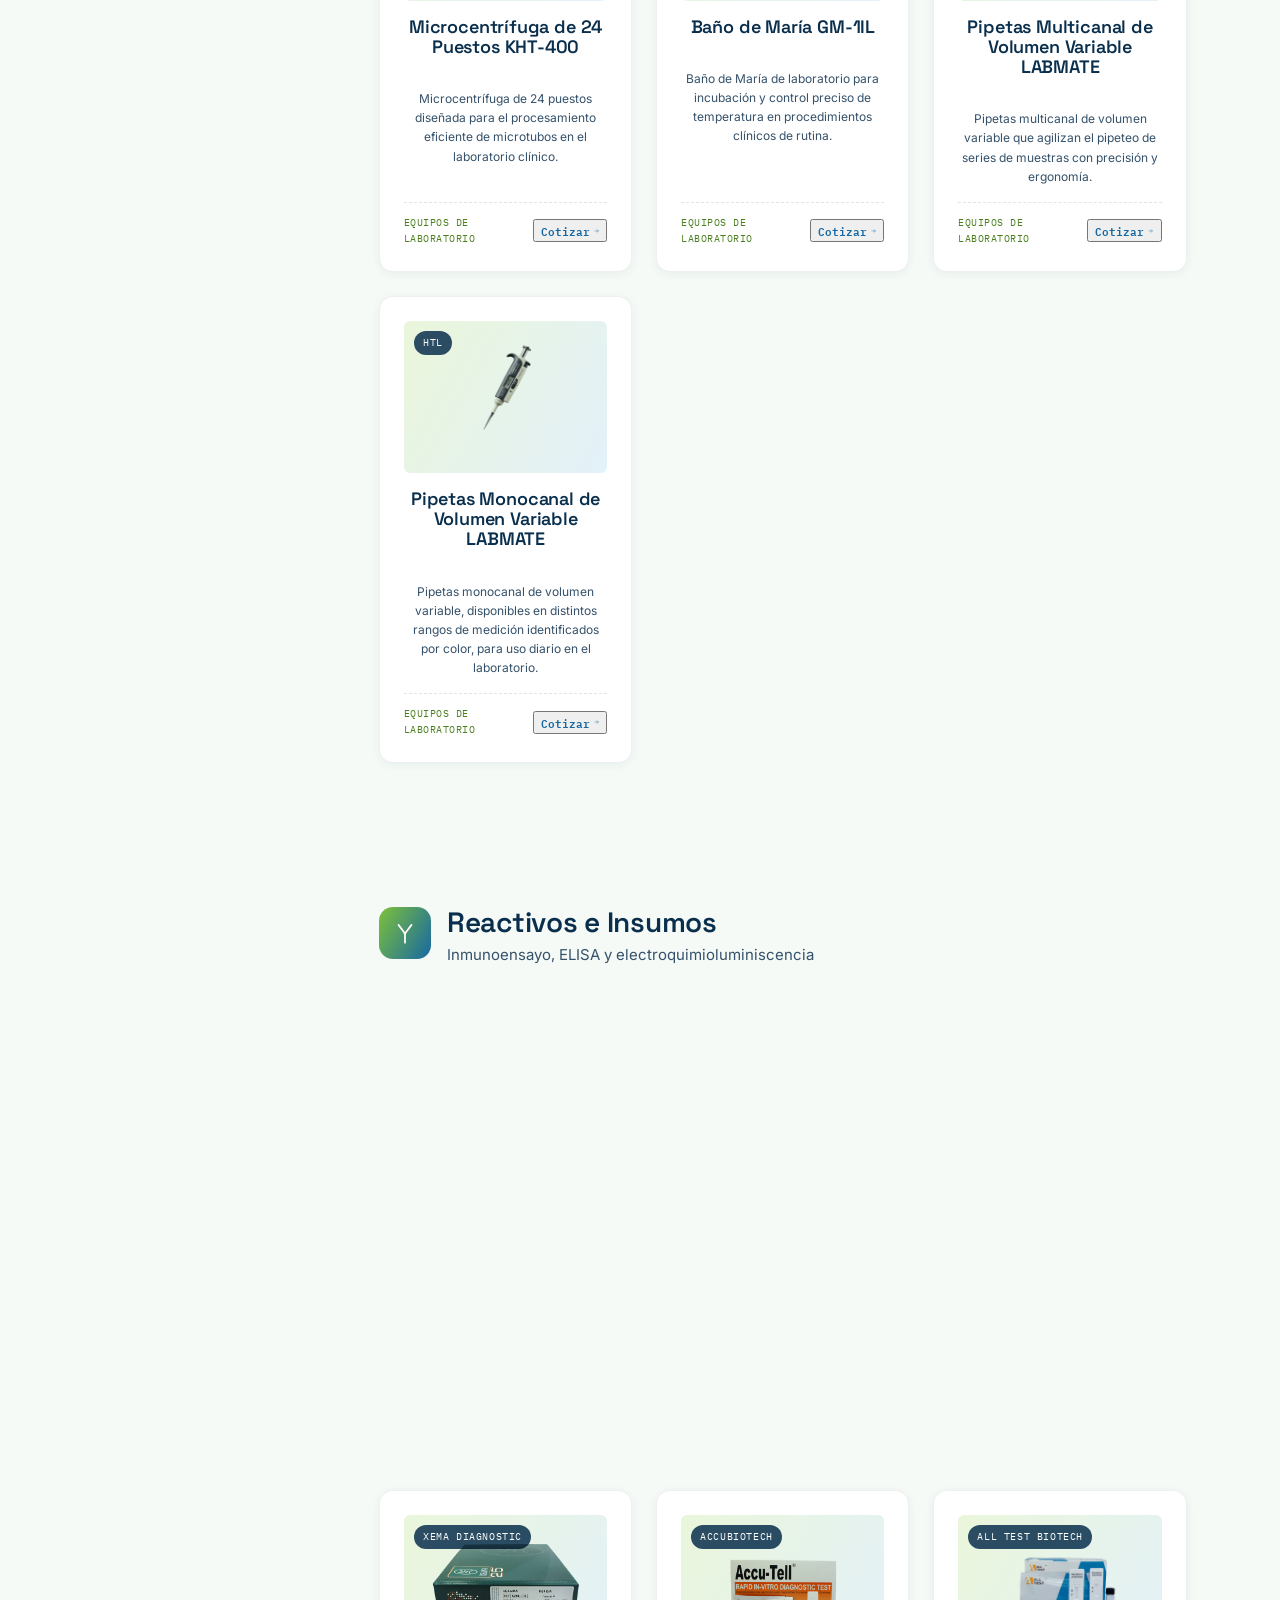
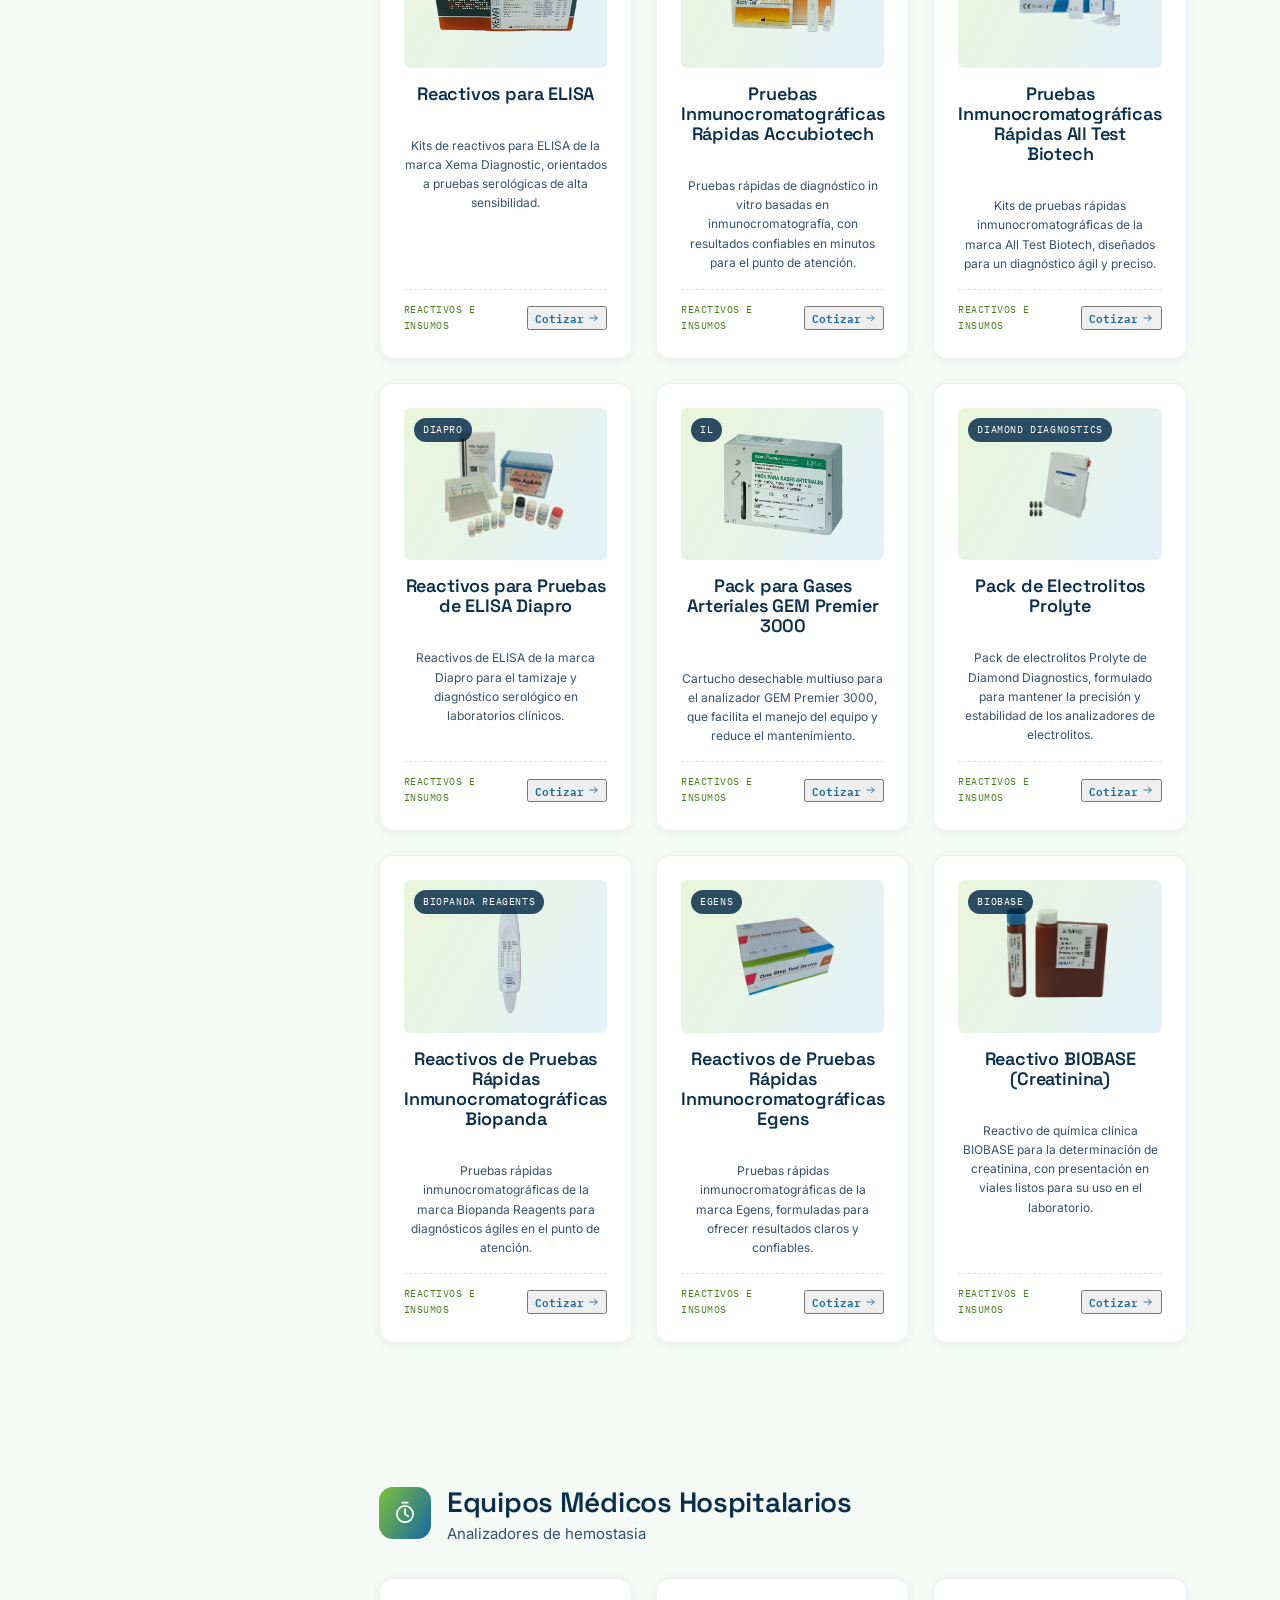
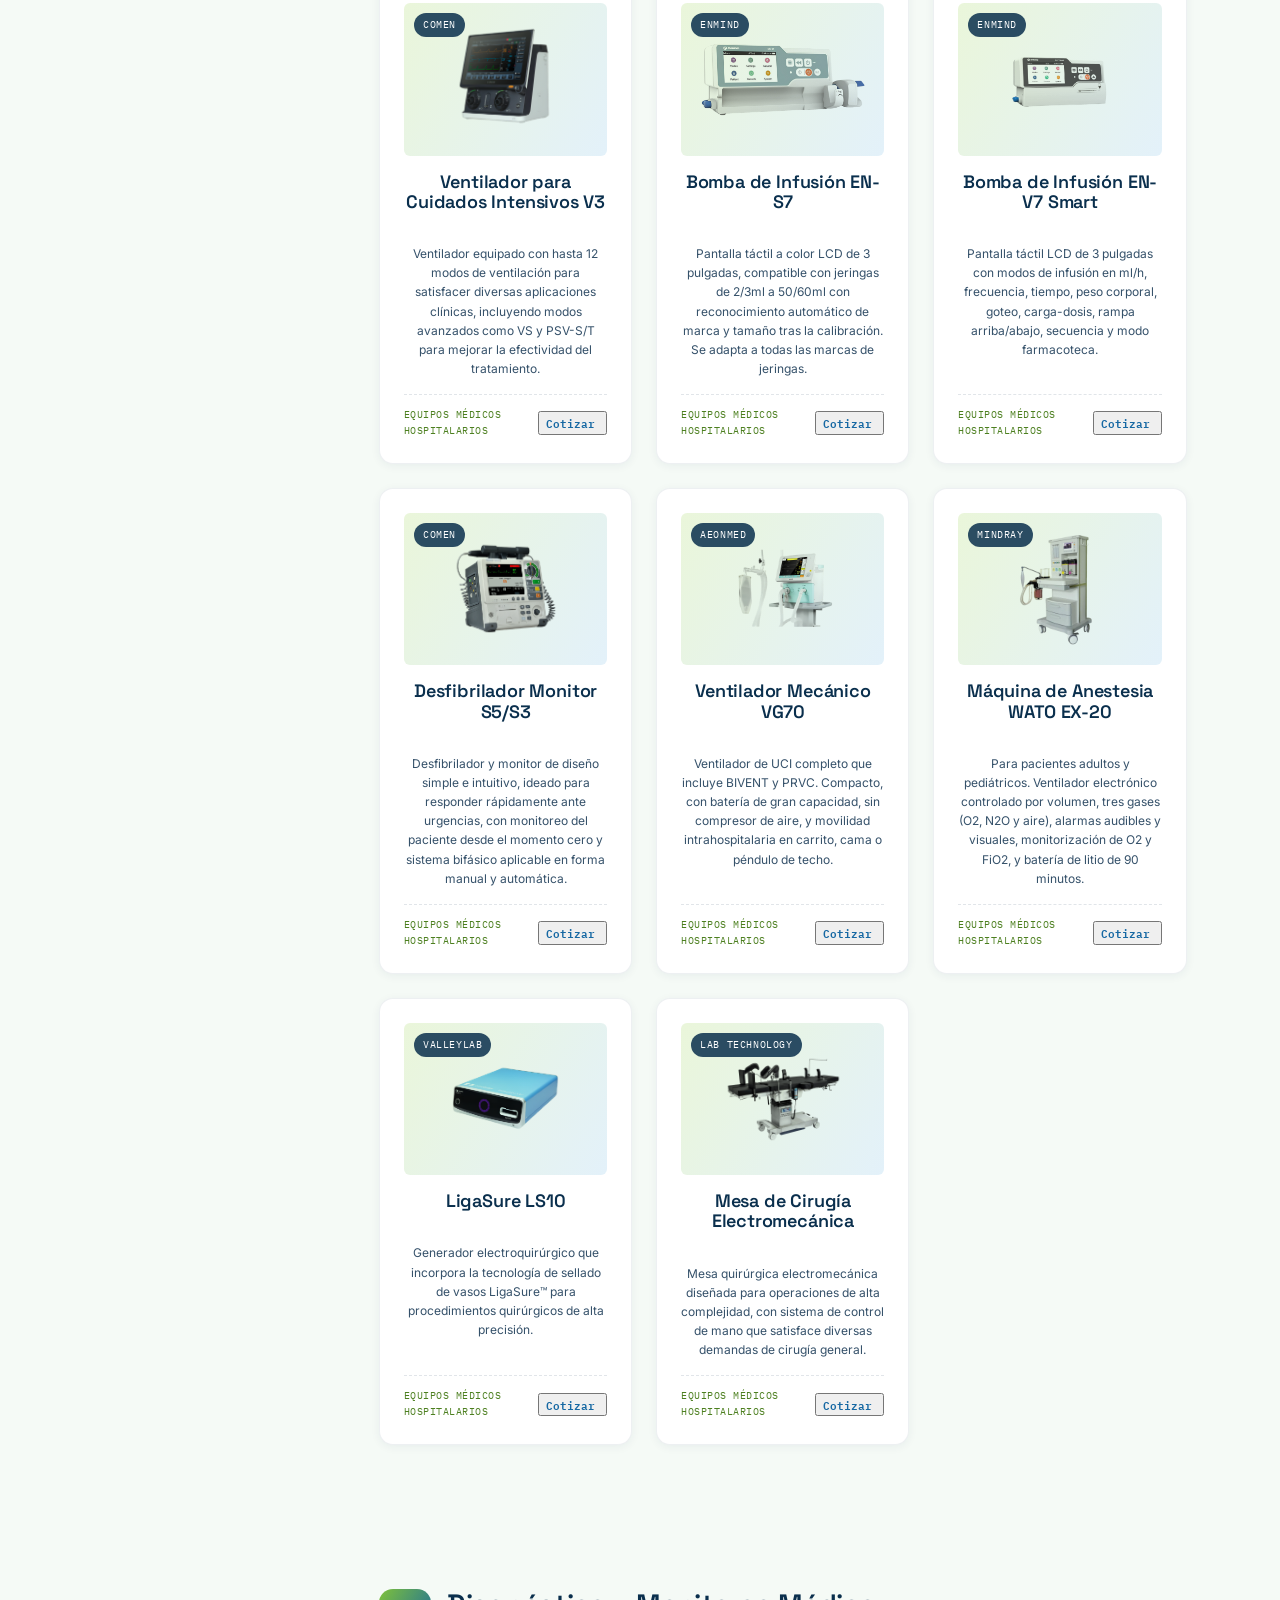
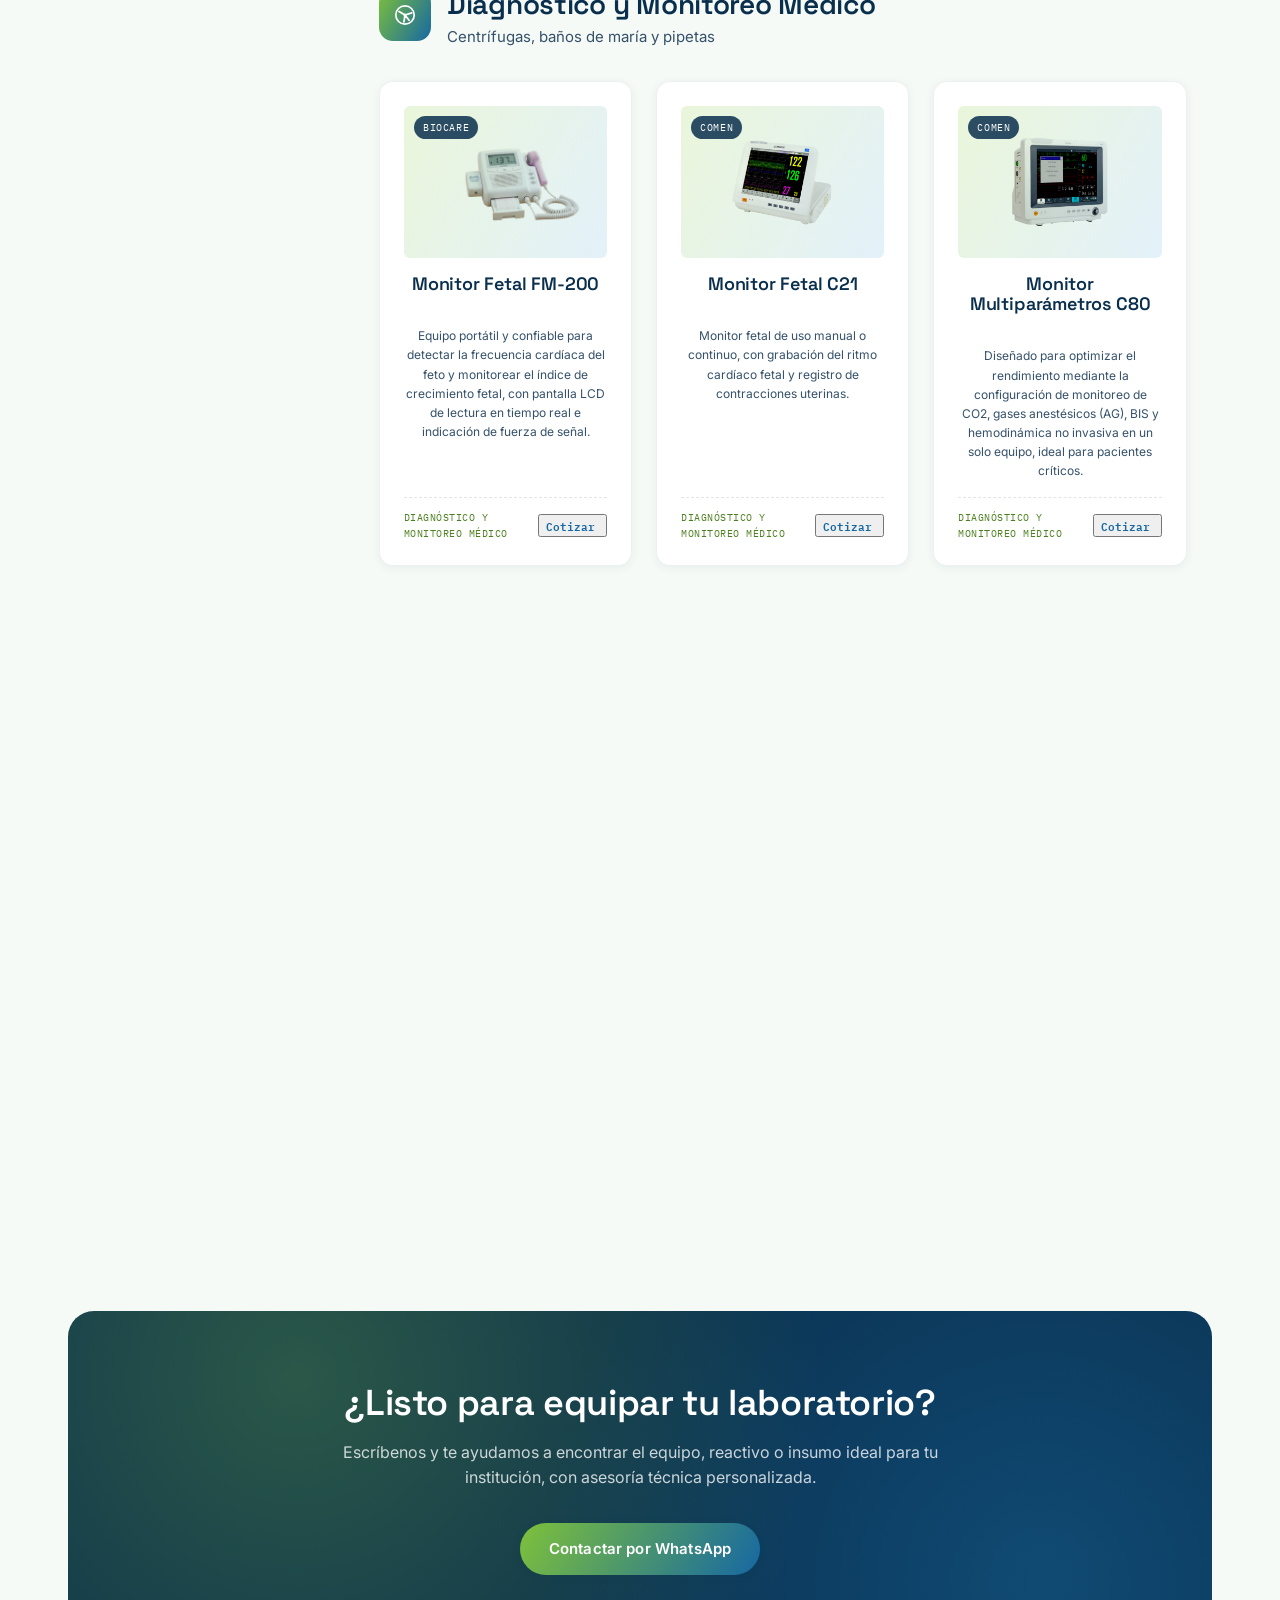
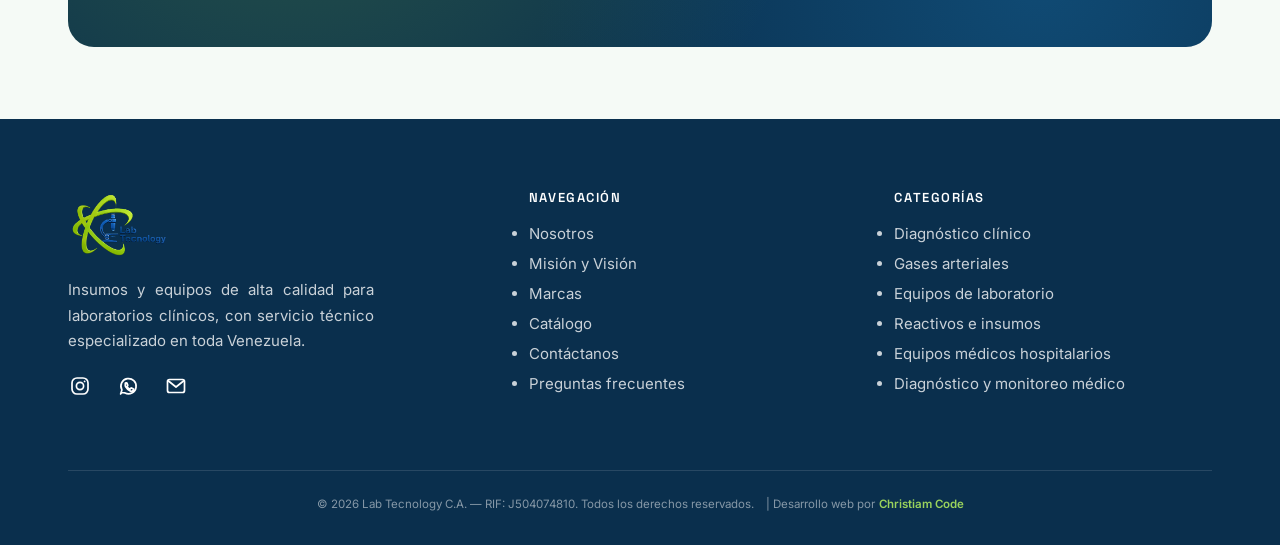
==== commit 0ca374ed: "agregar boton de portafolio" ====
--- a/catalogo.html
+++ b/catalogo.html
@@ -214,6 +214,7 @@
     </div>
     <div class="footer-bottom">
       <span data-i18n="footer.rights">© 2026 Lab Tecnology C.A. — RIF: J504074810. Todos los derechos reservados.</span>
+      <span class="footer-credit">| Desarrollo web por <a href="https://christiamsalcedo.github.io/Portafolio/" target="_blank" rel="noopener noreferrer" class="credit-link">Christiam Code</a></span>
     </div>
   </div>
 </footer>
--- a/css/components.css
+++ b/css/components.css
@@ -196,20 +196,18 @@
   flex-grow: 1;
   position: static; 
 }
+.nav__link, 
+.nav a {
+  white-space: nowrap; /* Impide que "Misión y Visión" o "Preguntas frecuentes" se dividan */
+  font-size: 0.92rem; /* Reduce ligeramente el tamaño (de 1rem a ~0.92rem / 15px) */
+  padding: 0.5rem 0.6rem; /* Ajusta el espacio interno de los enlaces */
+}
+
+/* Espaciado entre elementos de la lista del menú */
 .nav__list {
   display: flex;
   align-items: center;
-  gap: var(--sp-6);
-  font-size: var(--fs-sm);
-  font-weight: 500;
-  list-style: none;
-  margin: 0;
-  padding: 0;
-  position: absolute;
-  left: 50%;
-  top: 50%;
-  transform: translate(-50%, -50%); 
-  z-index: 10;
+  gap: 1rem; /* Si tenías gap: 1.5rem o 2rem, redúcelo a 1rem o 1.2rem */
 }
 .nav__list a {
   position: relative;
@@ -289,7 +287,46 @@
 .nav-toggle svg { width: 20px; height: 20px; display: block; }
 
 @media (max-width: 900px) {
-  .nav-toggle { display: inline-flex; }
+  /* 1. Elevar el contenedor principal del header sobre la capa del menú */
+  .site-header .container {
+    position: relative;
+    z-index: 1002 !important;
+  }
+
+  /* 2. Proteger el Logo para que SIEMPRE sea visible */
+  .brand,
+  .brand img {
+    position: relative;
+    z-index: 1003 !important;
+    display: block !important;
+    opacity: 1 !important;
+    visibility: visible !important;
+  }
+
+  /* 3. Botón Hamburguesa */
+  .nav-toggle { 
+    display: inline-flex !important; 
+    align-items: center;
+    justify-content: center;
+    position: relative;
+    z-index: 1003 !important; /* Por encima del panel desplegable */
+    background: transparent;
+    border: 1.5px solid rgba(10,47,77,0.16);
+    border-radius: var(--radius-sm);
+    padding: 8px 10px;
+    color: var(--c-blue-900);
+    transition: color 0.3s ease, border-color 0.3s ease;
+  }
+
+  .nav-toggle svg { 
+    width: 20px; 
+    height: 20px; 
+    display: block; 
+    fill: currentColor; 
+    stroke: currentColor; 
+  }
+
+  /* 4. Pantalla/Fondo del Menú desplegado */
   .nav {
     position: fixed !important;
     inset: 0 !important;
@@ -301,6 +338,11 @@
     padding: var(--sp-8) var(--sp-6) !important;
     transform: translateX(100%);
     transition: transform var(--dur-med) var(--ease-out);
+    z-index: 1000 !important;
+  }
+
+  .nav.is-open { 
+    transform: translateX(0) !important; 
   }
   
   .nav__list { 
@@ -311,13 +353,52 @@
     gap: var(--sp-5) !important; 
     font-size: var(--fs-lg) !important; 
   }
-  
-  .nav.is-open { transform: translateX(0); }
-  .nav__list a { color: var(--c-white); }
-  .nav__list a::after { background: var(--c-green-400); }
-  .nav__actions { flex-direction: column !important; align-items: flex-start !important; gap: var(--sp-5) !important; width: 100% !important; margin-left: 0 !important; }
-  .lang-switch { border-color: rgba(255,255,255,0.28); }
-  .lang-switch button { color: rgba(255,255,255,0.75); }
+
+  /* 5. Enlaces en Blanco dentro del menú desplegado */
+  .nav__list a,
+  .nav__link { 
+    color: #ffffff !important; 
+  }
+
+  .nav__list a::after { 
+    background: var(--c-green-400); 
+  }
+
+  /* 6. CAMBIO DE COLOR DEL BOTÓN CUANDO EL MENÚ ESTÁ ABIERTO */
+  /* Cambia el borde e icono del botón hamburguesa a blanco cuando la clase .is-open está activa */
+  .site-header:has(.nav.is-open) .nav-toggle,
+  .nav.is-open ~ .nav-toggle,
+  .nav-toggle[aria-expanded="true"] {
+    color: #ffffff !important;
+    border-color: rgba(255, 255, 255, 0.4) !important;
+  }
+
+  .site-header:has(.nav.is-open) .nav-toggle svg,
+  .site-header:has(.nav.is-open) .nav-toggle svg use,
+  .nav.is-open ~ .nav-toggle svg,
+  .nav.is-open ~ .nav-toggle svg use,
+  .nav-toggle[aria-expanded="true"] svg,
+  .nav-toggle[aria-expanded="true"] svg use {
+    fill: #ffffff !important;
+    stroke: #ffffff !important;
+    color: #ffffff !important;
+  }
+
+  .nav__actions { 
+    flex-direction: column !important; 
+    align-items: flex-start !important; 
+    gap: var(--sp-5) !important; 
+    width: 100% !important; 
+    margin-left: 0 !important; 
+  }
+
+  .lang-switch { 
+    border-color: rgba(255,255,255,0.28); 
+  }
+
+  .lang-switch button { 
+    color: rgba(255,255,255,0.75); 
+  }
 }
 
 .social-row { 
@@ -442,6 +523,25 @@
   /* Hereda --font-mono mediante la clase en base.css */
 }
 
+/* Créditos del Desarrollador en el Footer */
+.footer-credit {
+  display: inline-flex;
+  align-items: center;
+  gap: 4px;
+}
+
+.credit-link {
+  color: var(--c-green-400, #7ec13a) !important;
+  font-weight: 600;
+  text-decoration: none;
+  transition: color var(--dur-fast) var(--ease-out), text-decoration var(--dur-fast) var(--ease-out);
+}
+
+.credit-link:hover {
+  color: var(--c-white, #ffffff) !important;
+  text-decoration: underline;
+}
+
 /* Back to top ---------------------------------------------------------- */
 .back-to-top {
   position: fixed;
@@ -463,4 +563,51 @@
   border: 0;
 }
 .back-to-top.is-visible { opacity: 1; pointer-events: auto; transform: translateY(0); }
-.back-to-top svg { width: 18px; height: 18px; }+.back-to-top svg { width: 18px; height: 18px; }
+
+/* ==========================================================================
+   Form Toast Notification
+   ========================================================================== */
+.form-toast {
+  position: fixed;
+  bottom: 24px;
+  right: 24px;
+  z-index: 9999;
+  padding: 14px 22px;
+  border-radius: var(--radius-md, 8px);
+  font-family: var(--font-body, "Inter", sans-serif);
+  font-size: 0.92rem;
+  font-weight: 500;
+  color: #ffffff;
+  box-shadow: 0 10px 25px rgba(0, 0, 0, 0.18);
+  opacity: 0;
+  transform: translateY(20px);
+  transition: opacity 0.35s ease, transform 0.35s ease;
+  pointer-events: none;
+  max-width: 380px;
+}
+
+.form-toast.is-visible {
+  opacity: 1;
+  transform: translateY(0);
+}
+
+.form-toast--success {
+  background-color: #7ec13a; /* Verde Lab Tecnology */
+  border-left: 4px solid #5a9126;
+}
+
+.form-toast--error {
+  background-color: #e53e3e;
+  border-left: 4px solid #9b2c2c;
+}
+
+@media (max-width: 640px) {
+  .form-toast {
+    left: 16px;
+    right: 16px;
+    bottom: 16px;
+    max-width: none;
+    text-align: center;
+  }
+}
--- a/css/home.css
+++ b/css/home.css
@@ -241,19 +241,13 @@
 }
 
 /* About / Nosotros ------------------------------------------------------ */
-.about h2 {
-  font-size: clamp(1.65rem, 2.8vw, 2.15rem); /* O la variable var(--fs-3xl) que usas en los otros h2 */
-  font-weight: 600;
-  line-height: 1.25;
-  color: var(--c-blue-900);
-}
-
 .about {
   display: grid;
   grid-template-columns: 0.85fr 1.15fr;
   gap: var(--sp-8);
-  align-items: stretch;
-}
+  align-items: stretch; /* OBLIGATORIO: Fuerza a la columna izquierda a medir lo mismo que el texto */
+}
+
 @media (max-width: 900px) { 
   .about { 
     grid-template-columns: 1fr; 
@@ -261,35 +255,60 @@
   } 
 }
 
+/* Encabezado */
+.about h2 {
+  font-size: clamp(1.65rem, 2.8vw, 2.15rem);
+  font-weight: 600;
+  line-height: 1.25;
+  color: var(--c-blue-900);
+}
+
 .about__visual {
   position: relative;
   background: var(--c-white);
   border-radius: var(--radius-lg);
-  padding: 0 !important; 
-  box-shadow: var(--shadow-sm);
-  border: 1px solid rgba(10,47,77,0.06);
-  overflow: hidden; 
-  display: flex;
-}
-
+  padding: 0;
+  overflow: hidden;
+  width: 100%;
+  height: 100%; /* Ocupa el 100% del alto del grid que marca el texto */
+  min-height: 100%;
+}
+
+.about__visual img,
 .about__image {
   width: 100%;
   height: 100%;
-  object-fit: cover; 
+  object-fit: cover; /* Rellena todo el alto del contenedor */
+  object-position: 25% center; /* Enfoca a los dos científicos de la izquierda sin recortarlos */
   display: block;
 }
 
-.about__visual .about__image {
-  animation: float-y 6s ease-in-out infinite;
-}
-@keyframes float-y {
-  0%, 100% { transform: translateY(0); }
-  50% { transform: translateY(-6px); } 
-}
+
 @media (prefers-reduced-motion: reduce) { 
-  .about__visual .about__image { animation: none; } 
-}
-
+  .about__visual .about__image { 
+    animation: none; 
+  } 
+}
+
+@media (max-width: 900px) {
+  .about__visual {
+    height: 320px; /* Altura fija para celulares */
+    min-height: auto;
+  }
+}
+
+/* Cuerpo de texto */
+.about__body p { 
+  color: var(--c-ink-soft); 
+  font-size: var(--fs-md); 
+  text-align: justify; 
+}
+
+.about__body p + p { 
+  margin-top: var(--sp-4); 
+}
+
+/* Etiquetas e insignias */
 .about__origin {
   margin-top: var(--sp-6);
   display: flex;
@@ -297,6 +316,7 @@
   gap: var(--sp-2);
   justify-content: center;
 }
+
 .tag {
   font-family: var(--font-mono);
   font-size: var(--fs-2xs);
@@ -305,15 +325,7 @@
   border-radius: var(--radius-pill);
   background: var(--c-green-100);
   color: var(--c-green-700);
-  border: 1px solid rgba(76,127,31,0.18);
-}
-
-.about__body p + p { margin-top: var(--sp-4); }
-
-.about__body p { 
-  color: var(--c-ink-soft); 
-  font-size: var(--fs-md); 
-  text-align: justify; 
+  border: 1px solid rgba(76, 127, 31, 0.18);
 }
 
 .about__brandlist {
@@ -322,12 +334,13 @@
   flex-wrap: wrap;
   gap: var(--sp-2);
 }
+
 .about__brandlist span {
   font-family: var(--font-mono);
   font-size: var(--fs-xs);
   padding: 6px 13px;
   border-radius: var(--radius-pill);
-  border: 1px solid rgba(10,47,77,0.14);
+  border: 1px solid rgba(10, 47, 77, 0.14);
   color: var(--c-blue-800);
 }
 
